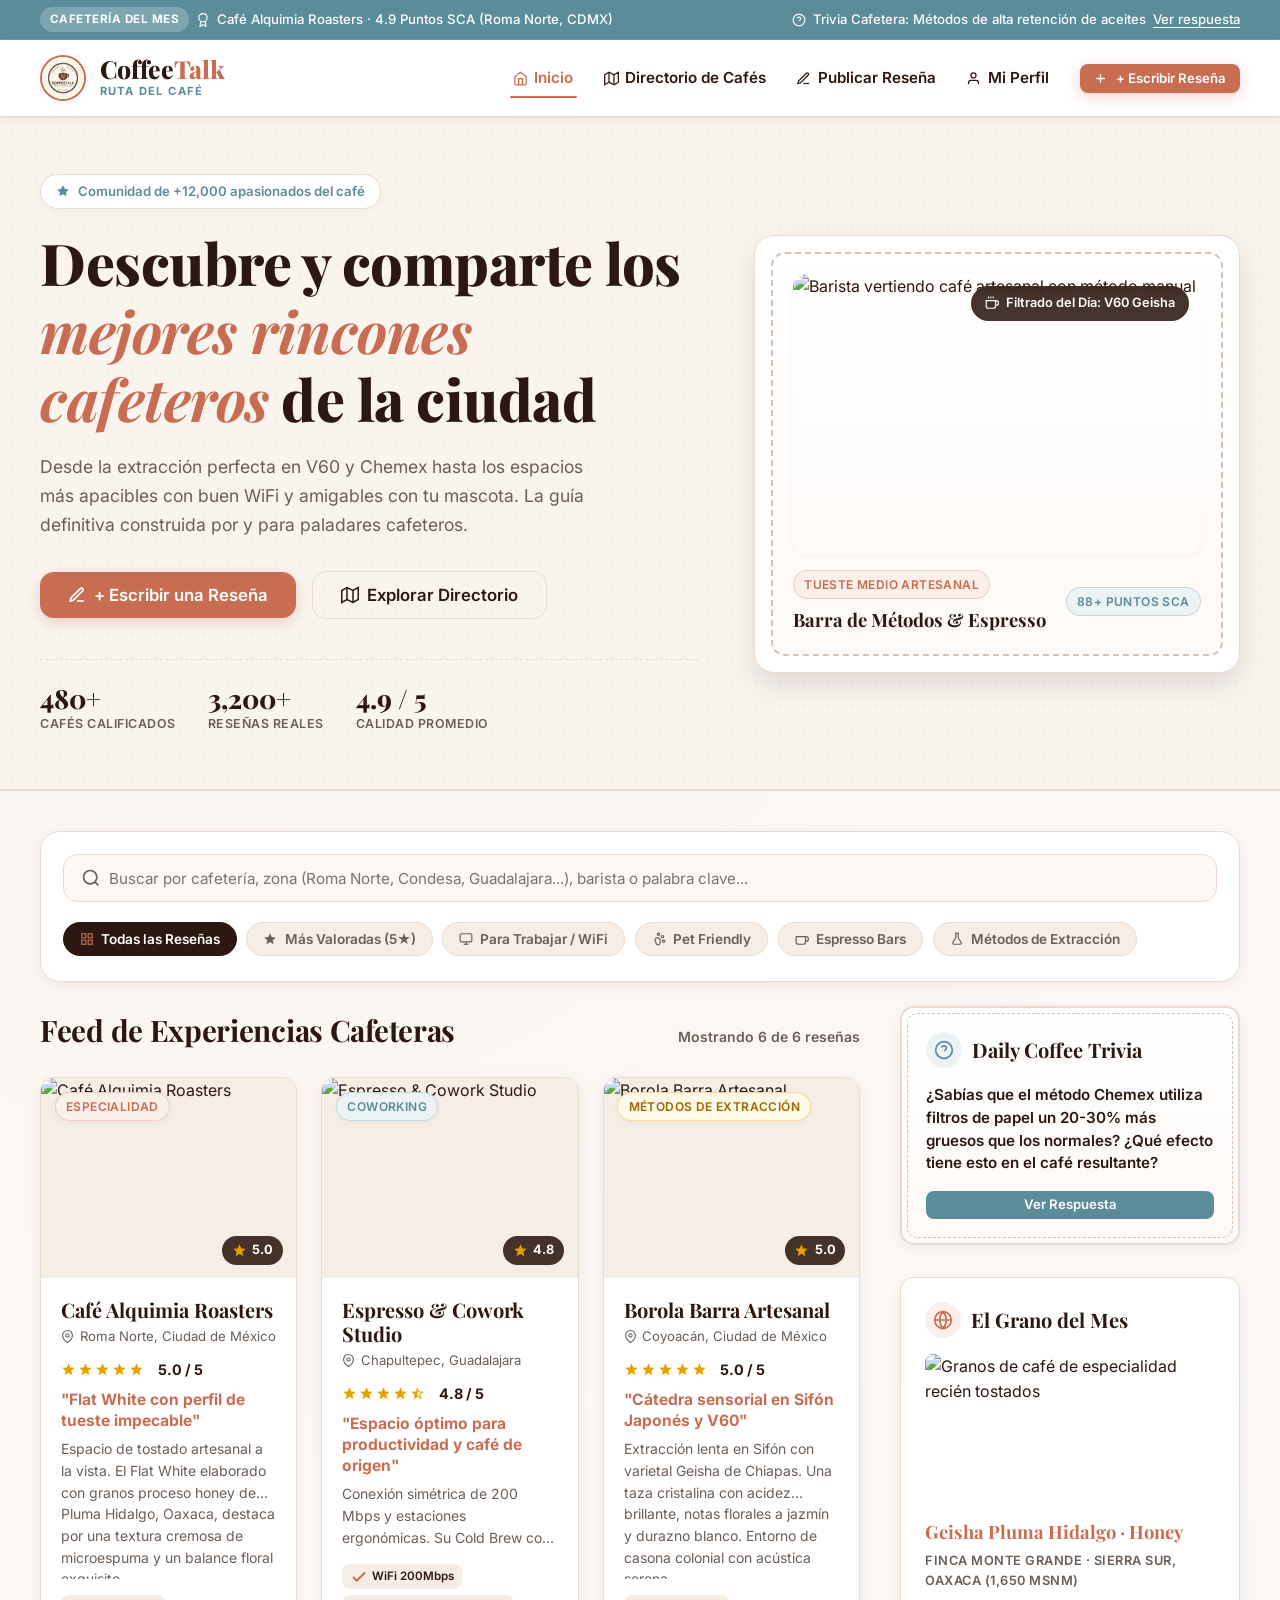
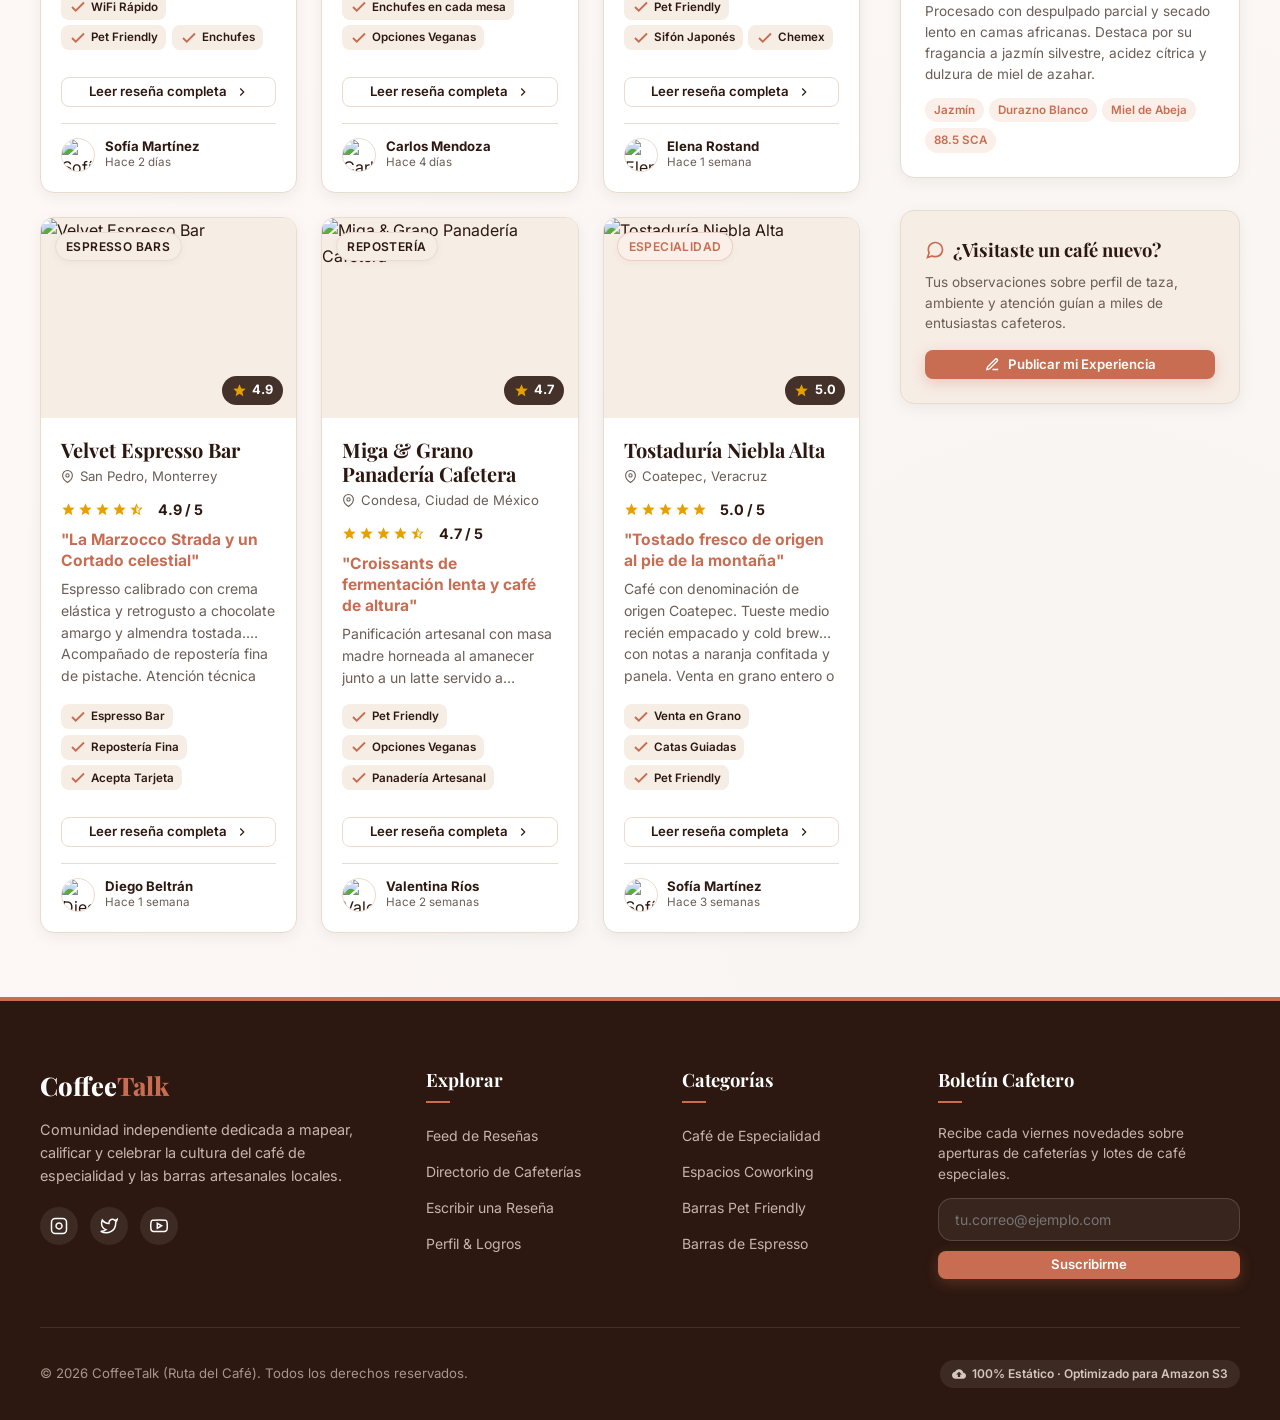
==== index.html @ b5af4ec2 "feat: plataforma web CoffeeTalk - Ruta del Café con reseñas y directorio interactivo" ====
<!DOCTYPE html>
<html lang="es">
<head>
  <meta charset="UTF-8">
  <meta name="viewport" content="width=device-width, initial-scale=1.0">
  <title>CoffeeTalk | Ruta del Café — Reseñas y Directorio de Cafeterías Locales</title>
  <meta name="description" content="Descubre y comparte las mejores reseñas de cafeterías de especialidad, barras de espresso y rincones con WiFi para trabajar. Únete a la comunidad cafetera local.">
  <link rel="stylesheet" href="styles.css">
  <link rel="icon" href="logo.jpg">
</head>
<body>

  <!-- Top Secondary Vintage Blue Bar (Inspirado en Caribou Coffee) -->
  <aside class="top-bar-vintage" aria-label="Avisos destacados">
    <div class="container top-bar-content">
      <div class="top-bar-item">
        <span class="top-bar-badge">Cafetería del Mes</span>
        <svg width="14" height="14" viewBox="0 0 24 24" fill="none" stroke="currentColor" stroke-width="2"><circle cx="12" cy="8" r="7"></circle><polyline points="8.21 13.89 7 23 12 20 17 23 15.79 13.88"></polyline></svg>
        <span>Café Alquimia Roasters · 4.9 Puntos SCA (Roma Norte, CDMX)</span>
      </div>
      <div class="top-bar-item">
        <svg width="14" height="14" viewBox="0 0 24 24" fill="none" stroke="currentColor" stroke-width="2"><circle cx="12" cy="12" r="10"></circle><path d="M9.09 9a3 3 0 0 1 5.83 1c0 2-3 3-3 3"></path><line x1="12" y1="17" x2="12.01" y2="17"></line></svg>
        <span>Trivia Cafetera: Métodos de alta retención de aceites</span>
        <a href="#trivia-sidebar" class="top-bar-link">Ver respuesta</a>
      </div>
    </div>
  </aside>

  <!-- Main Navigation Header -->
  <header class="main-header">
    <div class="container nav-container">
      
      <!-- Logo Oficial con Isotipo Generado -->
      <a href="index.html" class="brand-logo" aria-label="CoffeeTalk Inicio">
        <img src="logo.jpg" alt="CoffeeTalk Logo" class="brand-logo-img">
        <div class="logo-text-group">
          <span class="logo-title">Coffee<span>Talk</span></span>
          <span class="logo-subtitle">Ruta del Café</span>
        </div>
      </a>

      <!-- Desktop Navigation Menu -->
      <nav class="desktop-nav" aria-label="Navegación principal">
        <ul class="nav-links-list">
          <li>
            <a href="index.html" class="nav-item-link active">
              <svg width="15" height="15" viewBox="0 0 24 24" fill="none" stroke="currentColor" stroke-width="2"><path d="M3 9l9-7 9 7v11a2 2 0 0 1-2 2H5a2 2 0 0 1-2-2z"></path><polyline points="9 22 9 12 15 12 15 22"></polyline></svg>
              Inicio
            </a>
          </li>
          <li>
            <a href="cafeterias.html" class="nav-item-link">
              <svg width="15" height="15" viewBox="0 0 24 24" fill="none" stroke="currentColor" stroke-width="2"><polygon points="1 6 1 22 8 18 16 22 23 18 23 2 16 6 8 2 1 6"></polygon><line x1="8" y1="2" x2="8" y2="18"></line><line x1="16" y1="6" x2="16" y2="22"></line></svg>
              Directorio de Cafés
            </a>
          </li>
          <li>
            <a href="crear-resena.html" class="nav-item-link">
              <svg width="15" height="15" viewBox="0 0 24 24" fill="none" stroke="currentColor" stroke-width="2"><path d="M12 20h9"></path><path d="M16.5 3.5a2.121 2.121 0 0 1 3 3L7 19l-4 1 1-4L16.5 3.5z"></path></svg>
              Publicar Reseña
            </a>
          </li>
          <li>
            <a href="perfil.html" class="nav-item-link">
              <svg width="15" height="15" viewBox="0 0 24 24" fill="none" stroke="currentColor" stroke-width="2"><path d="M20 21v-2a4 4 0 0 0-4-4H8a4 4 0 0 0-4 4v2"></path><circle cx="12" cy="7" r="4"></circle></svg>
              Mi Perfil
            </a>
          </li>
        </ul>
        <div class="nav-action-btns">
          <a href="crear-resena.html" class="btn btn-primary btn-sm">
            <svg width="15" height="15" viewBox="0 0 24 24" fill="none" stroke="currentColor" stroke-width="2.2"><line x1="12" y1="5" x2="12" y2="19"></line><line x1="5" y1="12" x2="19" y2="12"></line></svg>
            + Escribir Reseña
          </a>
        </div>
      </nav>

      <!-- Hamburger Button (Mobile / Tablet) -->
      <button class="hamburger-btn" id="hamburger-btn" aria-label="Abrir menú de navegación">
        <span></span>
        <span></span>
        <span></span>
      </button>

    </div>
  </header>

  <!-- Mobile Drawer & Overlay -->
  <div class="mobile-nav-overlay" id="mobile-nav-overlay"></div>
  <aside class="mobile-nav-drawer" id="mobile-nav-drawer" aria-label="Menú móvil">
    <div style="display: flex; justify-content: space-between; align-items: center; margin-bottom: 2rem;">
      <div style="display: flex; align-items: center; gap: 0.65rem;">
        <img src="logo.jpg" alt="Logo" style="width: 38px; height: 38px; border-radius: 50%;">
        <span style="font-family: var(--font-editorial); font-size: 1.35rem; font-weight: 800; color: var(--primary-dark);">CoffeeTalk</span>
      </div>
      <button id="close-drawer-btn" style="font-size: 1.6rem; color: var(--text-muted);">&times;</button>
    </div>
    <ul class="mobile-nav-list">
      <li>
        <a href="index.html" class="mobile-nav-link active">
          <svg width="18" height="18" viewBox="0 0 24 24" fill="none" stroke="currentColor" stroke-width="2"><path d="M3 9l9-7 9 7v11a2 2 0 0 1-2 2H5a2 2 0 0 1-2-2z"></path><polyline points="9 22 9 12 15 12 15 22"></polyline></svg>
          Inicio
        </a>
      </li>
      <li>
        <a href="cafeterias.html" class="mobile-nav-link">
          <svg width="18" height="18" viewBox="0 0 24 24" fill="none" stroke="currentColor" stroke-width="2"><polygon points="1 6 1 22 8 18 16 22 23 18 23 2 16 6 8 2 1 6"></polygon><line x1="8" y1="2" x2="8" y2="18"></line><line x1="16" y1="6" x2="16" y2="22"></line></svg>
          Directorio de Cafés
        </a>
      </li>
      <li>
        <a href="crear-resena.html" class="mobile-nav-link">
          <svg width="18" height="18" viewBox="0 0 24 24" fill="none" stroke="currentColor" stroke-width="2"><path d="M12 20h9"></path><path d="M16.5 3.5a2.121 2.121 0 0 1 3 3L7 19l-4 1 1-4L16.5 3.5z"></path></svg>
          Publicar Reseña
        </a>
      </li>
      <li>
        <a href="perfil.html" class="mobile-nav-link">
          <svg width="18" height="18" viewBox="0 0 24 24" fill="none" stroke="currentColor" stroke-width="2"><path d="M20 21v-2a4 4 0 0 0-4-4H8a4 4 0 0 0-4 4v2"></path><circle cx="12" cy="7" r="4"></circle></svg>
          Mi Perfil Cafetero
        </a>
      </li>
    </ul>
    <div style="margin-top: auto;">
      <a href="crear-resena.html" class="btn btn-primary" style="width: 100%;">+ Escribir una Reseña</a>
    </div>
  </aside>

  <!-- Main Content Area -->
  <main id="main-content">
    
    <!-- Hero Section Editorial Profesional -->
    <section class="hero-editorial" aria-label="Bienvenida a CoffeeTalk">
      <div class="container hero-grid">
        <div class="hero-text-col">
          
          <div class="hero-pill-badge">
            <svg width="14" height="14" viewBox="0 0 24 24" fill="currentColor"><path d="M12 2l3.09 6.26L22 9.27l-5 4.87 1.18 6.88L12 17.77l-6.18 3.25L7 14.14 2 9.27l6.91-1.01L12 2z"/></svg>
            <span>Comunidad de +12,000 apasionados del café</span>
          </div>

          <h1 class="hero-title">
            Descubre y comparte los <em>mejores rincones cafeteros</em> de la ciudad
          </h1>

          <p class="hero-description">
            Desde la extracción perfecta en V60 y Chemex hasta los espacios más apacibles con buen WiFi y amigables con tu mascota. La guía definitiva construida por y para paladares cafeteros.
          </p>

          <div class="hero-cta-group">
            <a href="crear-resena.html" class="btn btn-primary btn-lg">
              <svg width="18" height="18" viewBox="0 0 24 24" fill="none" stroke="currentColor" stroke-width="2.2"><path d="M12 20h9"></path><path d="M16.5 3.5a2.121 2.121 0 0 1 3 3L7 19l-4 1 1-4L16.5 3.5z"></path></svg>
              + Escribir una Reseña
            </a>
            <a href="cafeterias.html" class="btn btn-outline btn-lg">
              <svg width="18" height="18" viewBox="0 0 24 24" fill="none" stroke="currentColor" stroke-width="2"><polygon points="1 6 1 22 8 18 16 22 23 18 23 2 16 6 8 2 1 6"></polygon><line x1="8" y1="2" x2="8" y2="18"></line><line x1="16" y1="6" x2="16" y2="22"></line></svg>
              Explorar Directorio
            </a>
          </div>

          <div class="hero-stats-bar">
            <div class="stat-item">
              <span class="stat-number">480+</span>
              <span class="stat-label">Cafés Calificados</span>
            </div>
            <div class="stat-item">
              <span class="stat-number">3,200+</span>
              <span class="stat-label">Reseñas Reales</span>
            </div>
            <div class="stat-item">
              <span class="stat-number">4.9 / 5</span>
              <span class="stat-label">Calidad Promedio</span>
            </div>
          </div>
        </div>

        <!-- Hero Visual Frame (Artisan Double-Border Caribou Craft Style) -->
        <div class="hero-artisan-card">
          <div class="hero-artisan-inner">
            <div class="hero-floating-tag">
              <svg width="14" height="14" viewBox="0 0 24 24" fill="none" stroke="currentColor" stroke-width="2"><path d="M18 8h1a4 4 0 0 1 0 8h-1"></path><path d="M2 8h16v9a4 4 0 0 1-4 4H6a4 4 0 0 1-4-4V8z"></path><line x1="6" y1="1" x2="6" y2="4"></line><line x1="10" y1="1" x2="10" y2="4"></line><line x1="14" y1="1" x2="14" y2="4"></line></svg>
              <span>Filtrado del Día: V60 Geisha</span>
            </div>
            <img src="https://images.unsplash.com/photo-1495474472287-4d71bcdd2085?auto=format&fit=crop&w=800&q=80" alt="Barista vertiendo café artesanal con método manual" class="hero-card-img">
            <div style="display: flex; justify-content: space-between; align-items: center;">
              <div>
                <span class="badge badge-terracotta">Tueste Medio Artesanal</span>
                <h3 style="font-family: var(--font-editorial); font-size: 1.15rem; color: var(--primary-dark); margin-top: 0.35rem;">Barra de Métodos & Espresso</h3>
              </div>
              <span class="badge badge-blue">88+ Puntos SCA</span>
            </div>
          </div>
        </div>
      </div>
    </section>

    <!-- Filters & Live Search Section -->
    <section class="filter-search-section">
      <div class="container">
        <div class="filter-controls-card">
          
          <!-- Text Search Field -->
          <div class="search-input-wrapper">
            <svg class="search-icon" width="20" height="20" viewBox="0 0 24 24" fill="none" stroke="currentColor" stroke-width="2">
              <circle cx="11" cy="11" r="8"></circle>
              <line x1="21" y1="21" x2="16.65" y2="16.65"></line>
            </svg>
            <input type="text" id="review-search-input" class="search-input-field" placeholder="Buscar por cafetería, zona (Roma Norte, Condesa, Guadalajara...), barista o palabra clave..." aria-label="Buscar reseñas">
          </div>

          <!-- Dynamic Category Filter Chips -->
          <div class="filter-chips-row" role="tablist" aria-label="Filtros de categoría">
            <button class="filter-chip-btn active" data-filter="Todas" role="tab">
              <svg width="14" height="14" viewBox="0 0 24 24" fill="none" stroke="currentColor" stroke-width="2"><rect x="3" y="3" width="7" height="7"></rect><rect x="14" y="3" width="7" height="7"></rect><rect x="14" y="14" width="7" height="7"></rect><rect x="3" y="14" width="7" height="7"></rect></svg>
              Todas las Reseñas
            </button>
            <button class="filter-chip-btn" data-filter="Más Valoradas (5 Estrellas)" role="tab">
              <svg width="14" height="14" viewBox="0 0 24 24" fill="currentColor"><path d="M12 17.27L18.18 21l-1.64-7.03L22 9.24l-7.19-.61L12 2 9.19 8.63 2 9.24l5.46 4.73L5.82 21z"/></svg>
              Más Valoradas (5★)
            </button>
            <button class="filter-chip-btn" data-filter="Para Trabajar / WiFi" role="tab">
              <svg width="14" height="14" viewBox="0 0 24 24" fill="none" stroke="currentColor" stroke-width="2"><rect x="2" y="3" width="20" height="14" rx="2" ry="2"></rect><line x1="8" y1="21" x2="16" y2="21"></line><line x1="12" y1="17" x2="12" y2="21"></line></svg>
              Para Trabajar / WiFi
            </button>
            <button class="filter-chip-btn" data-filter="Pet Friendly" role="tab">
              <svg width="14" height="14" viewBox="0 0 24 24" fill="none" stroke="currentColor" stroke-width="2"><circle cx="11" cy="4" r="2"></circle><circle cx="18" cy="8" r="2"></circle><circle cx="20" cy="16" r="2"></circle><path d="M9 10a5 5 0 0 1 5 5v3.5a3.5 3.5 0 0 1-6.84 1.045Q6.5 17.7 5.5 15c-1-2.7 1-5 3.5-5"></path></svg>
              Pet Friendly
            </button>
            <button class="filter-chip-btn" data-filter="Espresso Bars" role="tab">
              <svg width="14" height="14" viewBox="0 0 24 24" fill="none" stroke="currentColor" stroke-width="2"><path d="M18 8h1a4 4 0 0 1 0 8h-1"></path><path d="M2 8h16v9a4 4 0 0 1-4 4H6a4 4 0 0 1-4-4V8z"></path></svg>
              Espresso Bars
            </button>
            <button class="filter-chip-btn" data-filter="Métodos de Extracción" role="tab">
              <svg width="14" height="14" viewBox="0 0 24 24" fill="none" stroke="currentColor" stroke-width="2"><path d="M10 2v7.31L4.62 18.5A2 2 0 0 0 6.36 21h11.28a2 2 0 0 0 1.74-2.5L14 9.31V2"></path><line x1="8.5" y1="2" x2="15.5" y2="2"></line></svg>
              Métodos de Extracción
            </button>
          </div>

        </div>
      </div>
    </section>

    <!-- Feed & Sidebar Main Layout -->
    <section class="container main-feed-layout">
      <!-- Main Column: Feed de Reseñas -->
      <div class="feed-main-column">
        <div class="feed-header-meta">
          <h2 class="section-editorial-title">Feed de Experiencias Cafeteras</h2>
          <span class="feed-count-tag" id="reviews-count-display">Cargando reseñas...</span>
        </div>

        <!-- Responsive Grid for Reviews (Mobile: 1-col, Desktop: 3-col inside layout) -->
        <div class="reviews-grid" id="reviews-feed-container">
          <!-- Dynamically populated via app.js -->
        </div>
      </div>

      <!-- Right Column: Sidebar Destacado (Inspirado en Caribou Coffee) -->
      <aside class="sidebar-craft" aria-label="Widgets complementarios">
        
        <!-- Daily Coffee Trivia Widget -->
        <div class="sidebar-widget-card vintage-frame" id="trivia-sidebar">
          <div class="widget-header">
            <div class="widget-icon-pill">
              <svg width="20" height="20" viewBox="0 0 24 24" fill="none" stroke="currentColor" stroke-width="2"><circle cx="12" cy="12" r="10"></circle><path d="M9.09 9a3 3 0 0 1 5.83 1c0 2-3 3-3 3"></path><line x1="12" y1="17" x2="12.01" y2="17"></line></svg>
            </div>
            <h3 class="widget-title">Daily Coffee Trivia</h3>
          </div>
          <p class="trivia-question">
            ¿Sabías que el método Chemex utiliza filtros de papel un 20-30% más gruesos que los normales? ¿Qué efecto tiene esto en el café resultante?
          </p>
          <button class="btn btn-secondary btn-sm" id="trivia-toggle-btn" style="width: 100%;">Ver Respuesta</button>
          <div class="trivia-answer-container" id="trivia-answer-box">
            <strong>Respuesta Barista:</strong> Retiene la gran mayoría de aceites suspendidos y micro-sedimentos, entregando una de las tazas más limpias, aromáticas y cristalinas del espectro de infusión.
          </div>
        </div>

        <!-- El Grano del Mes Banner -->
        <div class="sidebar-widget-card">
          <div class="widget-header">
            <div class="widget-icon-pill" style="background-color: var(--accent-light); color: var(--primary-accent);">
              <svg width="20" height="20" viewBox="0 0 24 24" fill="none" stroke="currentColor" stroke-width="2"><circle cx="12" cy="12" r="10"></circle><line x1="2" y1="12" x2="22" y2="12"></line><path d="M12 2a15.3 15.3 0 0 1 4 10 15.3 15.3 0 0 1-4 10 15.3 15.3 0 0 1-4-10 15.3 15.3 0 0 1 4-10z"></path></svg>
            </div>
            <h3 class="widget-title">El Grano del Mes</h3>
          </div>
          <img src="https://images.unsplash.com/photo-1514432324607-a09d9b4aefdd?auto=format&fit=crop&w=400&q=80" alt="Granos de café de especialidad recién tostados" class="grain-image">
          <h4 class="grain-title">Geisha Pluma Hidalgo · Honey</h4>
          <p class="grain-origin">Finca Monte Grande · Sierra Sur, Oaxaca (1,650 msnm)</p>
          <p style="font-size: 0.85rem; color: var(--text-muted); line-height: 1.55;">
            Procesado con despulpado parcial y secado lento en camas africanas. Destaca por su fragancia a jazmín silvestre, acidez cítrica y dulzura de miel de azahar.
          </p>
          <div class="grain-notes">
            <span class="note-chip">Jazmín</span>
            <span class="note-chip">Durazno Blanco</span>
            <span class="note-chip">Miel de Abeja</span>
            <span class="note-chip">88.5 SCA</span>
          </div>
        </div>

        <!-- Community CTA Card -->
        <div class="sidebar-widget-card" style="background-color: var(--sand-tone);">
          <div style="display: flex; align-items: center; gap: 0.5rem; margin-bottom: 0.5rem;">
            <svg width="20" height="20" viewBox="0 0 24 24" fill="none" stroke="currentColor" stroke-width="2" style="color: var(--primary-accent);"><path d="M21 11.5a8.38 8.38 0 0 1-.9 3.8 8.5 8.5 0 0 1-7.6 4.7 8.38 8.38 0 0 1-3.8-.9L3 21l1.9-5.7a8.38 8.38 0 0 1-.9-3.8 8.5 8.5 0 0 1 4.7-7.6 8.38 8.38 0 0 1 3.8-.9h.5a8.48 8.48 0 0 1 8 8v.5z"></path></svg>
            <h4 style="font-family: var(--font-editorial); font-size: 1.15rem; color: var(--primary-dark);">¿Visitaste un café nuevo?</h4>
          </div>
          <p style="font-size: 0.85rem; color: var(--text-muted); margin-bottom: 1rem; line-height: 1.5;">
            Tus observaciones sobre perfil de taza, ambiente y atención guían a miles de entusiastas cafeteros.
          </p>
          <a href="crear-resena.html" class="btn btn-primary btn-sm" style="width: 100%;">
            <svg width="15" height="15" viewBox="0 0 24 24" fill="none" stroke="currentColor" stroke-width="2.2"><path d="M12 20h9"></path><path d="M16.5 3.5a2.121 2.121 0 0 1 3 3L7 19l-4 1 1-4L16.5 3.5z"></path></svg>
            Publicar mi Experiencia
          </a>
        </div>
      </aside>
    </section>

  </main>

  <!-- Global Footer -->
  <footer class="main-footer">
    <div class="container">
      <div class="footer-grid">
        <div>
          <h3 class="footer-brand-title">Coffee<span>Talk</span></h3>
          <p class="footer-brand-text">
            Comunidad independiente dedicada a mapear, calificar y celebrar la cultura del café de especialidad y las barras artesanales locales.
          </p>
          <div class="footer-social-links">
            <a href="#" class="social-icon-btn" aria-label="Instagram">
              <svg width="18" height="18" viewBox="0 0 24 24" fill="none" stroke="currentColor" stroke-width="2"><rect x="2" y="2" width="20" height="20" rx="5" ry="5"></rect><path d="M16 11.37A4 4 0 1 1 12.63 8 4 4 0 0 1 16 11.37z"></path><line x1="17.5" y1="6.5" x2="17.51" y2="6.5"></line></svg>
            </a>
            <a href="#" class="social-icon-btn" aria-label="Twitter / X">
              <svg width="18" height="18" viewBox="0 0 24 24" fill="none" stroke="currentColor" stroke-width="2"><path d="M23 3a10.9 10.9 0 0 1-3.14 1.53 4.48 4.48 0 0 0-7.86 3v1A10.66 10.66 0 0 1 3 4s-4 9 5 13a11.64 11.64 0 0 1-7 2c9 5 20 0 20-11.5a4.5 4.5 0 0 0-.08-.83A7.72 7.72 0 0 0 23 3z"></path></svg>
            </a>
            <a href="#" class="social-icon-btn" aria-label="YouTube">
              <svg width="18" height="18" viewBox="0 0 24 24" fill="none" stroke="currentColor" stroke-width="2"><path d="M22.54 6.42a2.78 2.78 0 0 0-1.94-2C18.88 4 12 4 12 4s-6.88 0-8.6.46a2.78 2.78 0 0 0-1.94 2A29 29 0 0 0 1 11.75a29 29 0 0 0 .46 5.33A2.78 2.78 0 0 0 3.4 19c1.72.46 8.6.46 8.6.46s6.88 0 8.6-.46a2.78 2.78 0 0 0 1.94-2 29 29 0 0 0 .46-5.25 29 29 0 0 0-.46-5.33z"></path><polygon points="9.75 15.02 15.5 11.75 9.75 8.48 9.75 15.02"></polygon></svg>
            </a>
          </div>
        </div>

        <div>
          <h4 class="footer-col-title">Explorar</h4>
          <ul class="footer-nav-list">
            <li><a href="index.html" class="footer-nav-link">Feed de Reseñas</a></li>
            <li><a href="cafeterias.html" class="footer-nav-link">Directorio de Cafeterías</a></li>
            <li><a href="crear-resena.html" class="footer-nav-link">Escribir una Reseña</a></li>
            <li><a href="perfil.html" class="footer-nav-link">Perfil & Logros</a></li>
          </ul>
        </div>

        <div>
          <h4 class="footer-col-title">Categorías</h4>
          <ul class="footer-nav-list">
            <li><a href="cafeterias.html" class="footer-nav-link">Café de Especialidad</a></li>
            <li><a href="cafeterias.html" class="footer-nav-link">Espacios Coworking</a></li>
            <li><a href="cafeterias.html" class="footer-nav-link">Barras Pet Friendly</a></li>
            <li><a href="cafeterias.html" class="footer-nav-link">Barras de Espresso</a></li>
          </ul>
        </div>

        <div>
          <h4 class="footer-col-title">Boletín Cafetero</h4>
          <p style="font-size: 0.85rem; color: #C7B5AA; margin-bottom: 0.85rem; line-height: 1.5;">
            Recibe cada viernes novedades sobre aperturas de cafeterías y lotes de café especiales.
          </p>
          <form class="newsletter-form" onsubmit="event.preventDefault(); showToast('Suscripción confirmada al Boletín Cafetero'); this.reset();">
            <input type="email" placeholder="tu.correo@ejemplo.com" class="newsletter-input" required aria-label="Correo electrónico">
            <button type="submit" class="btn btn-primary btn-sm" style="width: 100%;">Suscribirme</button>
          </form>
        </div>
      </div>

      <div class="footer-bottom-bar">
        <span>&copy; 2026 CoffeeTalk (Ruta del Café). Todos los derechos reservados.</span>
        <div class="s3-static-badge">
          <svg width="14" height="14" viewBox="0 0 24 24" fill="currentColor"><path d="M19.35 10.04C18.67 6.59 15.64 4 12 4 9.11 4 6.6 5.64 5.35 8.04 2.34 8.36 0 10.91 0 14c0 3.31 2.69 6 6 6h13c2.76 0 5-2.24 5-5 0-2.64-2.05-4.78-4.65-4.96zM14 13v4h-4v-4H7l5-5 5 5h-3z"/></svg>
          100% Estático · Optimizado para Amazon S3
        </div>
      </div>
    </div>
  </footer>

  <script src="app.js"></script>
</body>
</html>
---- styles.css ----
/* ==========================================================================
   COFFEETALK (RUTA DEL CAFÉ) - DESIGN SYSTEM & GLOBAL STYLES
   Aesthetic: Fusion of Caribou Coffee artisan/retro warmth & Modern Baristas block architecture
   ========================================================================== */

@import url('https://fonts.googleapis.com/css2?family=Inter:wght@300;400;500;600;700&family=Playfair+Display:ital,wght@0,500;0,600;0,700;0,800;1,400;1,600;1,700&display=swap');

/* --- View Transitions API (Supported natively in modern browsers) --- */
@view-transition {
  navigation: auto;
}

/* --- CSS Variables --- */
:root {
  /* Required Core Palette */
  --primary-dark: #2C1810;          /* Deep Espresso for main text, headers, footer */
  --primary-accent: #C86D51;        /* Terracotta / Roast for primary buttons & highlights */
  --secondary-blue: #5B8C9A;        /* Vintage Washed Blue (Caribou style) for badges & banners */
  --bg-light: #FDF8F5;              /* Soft Cream background */
  --bg-card: #FFFFFF;               /* Pure White card containers */
  --gold-star: #E6A100;             /* Warm Gold for star ratings */
  --text-muted: #6B5E57;            /* Coffee Gray for secondary text & metadata */

  /* Supplementary Artisan Shades */
  --primary-accent-hover: #AF573C;  /* Deeper roast hover */
  --secondary-blue-hover: #48727E;  /* Deeper vintage blue */
  --secondary-blue-light: #EBF3F5;  /* Soft wash blue for pills */
  --accent-light: #FBEFEA;          /* Warm terracotta wash */
  --border-craft: #EADBCF;          /* Subtle warm craft border */
  --border-double: #D8C3B3;         /* Double border inner tone */
  --sand-tone: #F6EDE5;             /* Warmer section background */
  --dark-surface: #1E100A;          /* Very deep roasted coffee surface */

  /* Typography */
  --font-editorial: 'Playfair Display', Georgia, serif;
  --font-sans: 'Inter', -apple-system, BlinkMacSystemFont, 'Segoe UI', Roboto, sans-serif;

  /* Shadows & Elevation */
  --shadow-sm: 0 2px 8px rgba(44, 24, 16, 0.04);
  --shadow-card: 0 4px 15px rgba(0, 0, 0, 0.06);
  --shadow-hover: 0 12px 28px rgba(44, 24, 16, 0.12);
  --shadow-drawer: -6px 0 25px rgba(44, 24, 16, 0.18);

  /* Borders & Radius (Warm, rounded, comfortable) */
  --radius-sm: 8px;
  --radius-md: 14px;
  --radius-lg: 20px;
  --radius-xl: 28px;
  --radius-full: 9999px;

  /* Transitions */
  --trans-fast: 0.18s cubic-bezier(0.16, 1, 0.3, 1);
  --trans-smooth: 0.3s cubic-bezier(0.2, 0.8, 0.2, 1);
}

/* --- Global Reset --- */
*, *::before, *::after {
  box-sizing: border-box;
  margin: 0;
  padding: 0;
}

html {
  font-size: 16px;
  scroll-behavior: smooth;
  -webkit-font-smoothing: antialiased;
}

body {
  font-family: var(--font-sans);
  background-color: var(--bg-light);
  color: var(--primary-dark);
  line-height: 1.6;
  min-height: 100vh;
  display: flex;
  flex-direction: column;
  position: relative;
  background-image: 
    radial-gradient(circle at 15% 15%, rgba(200, 109, 81, 0.025) 0%, transparent 40%),
    radial-gradient(circle at 85% 80%, rgba(91, 140, 154, 0.035) 0%, transparent 45%);
}

img {
  max-width: 100%;
  height: auto;
  display: block;
}

a {
  color: inherit;
  text-decoration: none;
  transition: color var(--trans-fast), background-color var(--trans-fast);
}

button, input, select, textarea {
  font-family: inherit;
  font-size: inherit;
  color: inherit;
}

button {
  cursor: pointer;
  border: none;
  background: none;
}

/* Container */
.container {
  width: 100%;
  max-width: 1240px;
  margin-left: auto;
  margin-right: auto;
  padding-left: 1.25rem;
  padding-right: 1.25rem;
}

@media (min-width: 1400px) {
  .container {
    max-width: 1320px;
  }
}

/* ==========================================================================
   HEADER & NAVIGATION
   ========================================================================== */

/* Top Secondary Vintage Blue Bar */
.top-bar-vintage {
  background-color: var(--secondary-blue);
  color: #FFFFFF;
  font-size: 0.825rem;
  padding: 0.45rem 0;
  border-bottom: 1px solid rgba(255, 255, 255, 0.15);
}

.top-bar-content {
  display: flex;
  justify-content: space-between;
  align-items: center;
  flex-wrap: wrap;
  gap: 0.5rem;
}

.top-bar-item {
  display: inline-flex;
  align-items: center;
  gap: 0.45rem;
  font-weight: 500;
}

.top-bar-badge {
  background-color: rgba(255, 255, 255, 0.22);
  padding: 0.2rem 0.6rem;
  border-radius: var(--radius-full);
  font-size: 0.725rem;
  text-transform: uppercase;
  letter-spacing: 0.5px;
  font-weight: 700;
}

.top-bar-link {
  color: #FFFFFF;
  text-decoration: underline;
  text-underline-offset: 3px;
  transition: opacity var(--trans-fast);
}

.top-bar-link:hover {
  opacity: 0.85;
}

/* Main Header */
.main-header {
  background-color: #FFFFFF;
  border-bottom: 2px solid var(--border-craft);
  position: sticky;
  top: 0;
  z-index: 100;
  box-shadow: 0 2px 12px rgba(44, 24, 16, 0.05);
}

.nav-container {
  display: flex;
  align-items: center;
  justify-content: space-between;
  height: 76px;
}

/* Brand Logo with AI-Generated Emblem */
.brand-logo {
  display: flex;
  align-items: center;
  gap: 0.85rem;
  text-decoration: none;
}

.brand-logo-img {
  width: 46px;
  height: 46px;
  border-radius: var(--radius-full);
  object-fit: cover;
  border: 2px solid var(--primary-accent);
  box-shadow: var(--shadow-sm);
  transition: transform var(--trans-smooth);
}

.brand-logo:hover .brand-logo-img {
  transform: rotate(-6deg) scale(1.06);
}

.logo-text-group {
  display: flex;
  flex-direction: column;
}

.logo-title {
  font-family: var(--font-editorial);
  font-size: 1.55rem;
  font-weight: 800;
  color: var(--primary-dark);
  line-height: 1.1;
  letter-spacing: -0.3px;
}

.logo-title span {
  color: var(--primary-accent);
}

.logo-subtitle {
  font-size: 0.7rem;
  font-weight: 700;
  text-transform: uppercase;
  letter-spacing: 1.4px;
  color: var(--secondary-blue);
  margin-top: 1px;
}

/* Desktop Navigation Menu */
.desktop-nav {
  display: none;
  align-items: center;
  gap: 1.75rem;
}

.nav-links-list {
  display: flex;
  align-items: center;
  list-style: none;
  gap: 1.5rem;
}

.nav-item-link {
  font-size: 0.95rem;
  font-weight: 600;
  color: var(--primary-dark);
  padding: 0.5rem 0.2rem;
  position: relative;
  transition: color var(--trans-fast);
  display: inline-flex;
  align-items: center;
  gap: 0.4rem;
}

.nav-item-link::after {
  content: '';
  position: absolute;
  bottom: 0;
  left: 0;
  width: 0%;
  height: 2.5px;
  background-color: var(--primary-accent);
  transition: width var(--trans-smooth);
  border-radius: 2px;
}

.nav-item-link:hover,
.nav-item-link.active {
  color: var(--primary-accent);
}

.nav-item-link.active::after,
.nav-item-link:hover::after {
  width: 100%;
}

.nav-action-btns {
  display: flex;
  align-items: center;
  gap: 0.75rem;
}

/* Mobile Hamburger Button */
.hamburger-btn {
  display: flex;
  flex-direction: column;
  justify-content: center;
  align-items: center;
  gap: 5px;
  width: 42px;
  height: 42px;
  border-radius: var(--radius-sm);
  background-color: var(--sand-tone);
  border: 1px solid var(--border-craft);
  transition: background-color var(--trans-fast);
}

.hamburger-btn span {
  display: block;
  height: 2.5px;
  width: 22px;
  background-color: var(--primary-dark);
  border-radius: 2px;
  transition: transform var(--trans-smooth), opacity var(--trans-smooth);
}

.hamburger-btn.is-active span:nth-child(1) {
  transform: translateY(7.5px) rotate(45deg);
}

.hamburger-btn.is-active span:nth-child(2) {
  opacity: 0;
}

.hamburger-btn.is-active span:nth-child(3) {
  transform: translateY(-7.5px) rotate(-45deg);
}

/* Mobile Drawer */
.mobile-nav-drawer {
  position: fixed;
  top: 0;
  right: -100%;
  width: 82%;
  max-width: 340px;
  height: 100vh;
  background-color: #FFFFFF;
  box-shadow: var(--shadow-drawer);
  z-index: 101;
  display: flex;
  flex-direction: column;
  padding: 3rem 1.75rem 2rem 1.75rem;
  transition: right var(--trans-smooth);
  overflow-y: auto;
  border-left: 2px solid var(--border-craft);
}

.mobile-nav-drawer.open {
  right: 0;
}

.mobile-nav-overlay {
  position: fixed;
  top: 0;
  left: 0;
  width: 100vw;
  height: 100vh;
  background-color: rgba(44, 24, 16, 0.5);
  backdrop-filter: blur(4px);
  z-index: 100;
  opacity: 0;
  pointer-events: none;
  transition: opacity var(--trans-smooth);
}

.mobile-nav-overlay.visible {
  opacity: 1;
  pointer-events: auto;
}

.mobile-nav-list {
  list-style: none;
  display: flex;
  flex-direction: column;
  gap: 0.85rem;
  margin-top: 1.5rem;
  margin-bottom: 2rem;
}

.mobile-nav-link {
  display: flex;
  align-items: center;
  gap: 0.85rem;
  font-size: 1.05rem;
  font-weight: 700;
  color: var(--primary-dark);
  padding: 0.75rem 0.85rem;
  border-radius: var(--radius-sm);
  transition: background var(--trans-fast), color var(--trans-fast);
}

.mobile-nav-link.active,
.mobile-nav-link:hover {
  color: var(--primary-accent);
  background-color: var(--accent-light);
}

@media (min-width: 900px) {
  .desktop-nav {
    display: flex;
  }
  .hamburger-btn {
    display: none;
  }
}

/* ==========================================================================
   BUTTONS & BADGES
   ========================================================================== */
.btn {
  display: inline-flex;
  align-items: center;
  justify-content: center;
  gap: 0.5rem;
  font-weight: 600;
  font-size: 0.925rem;
  padding: 0.7rem 1.35rem;
  border-radius: var(--radius-md);
  transition: transform var(--trans-fast), box-shadow var(--trans-fast), background-color var(--trans-fast), color var(--trans-fast);
  white-space: nowrap;
  line-height: 1;
}

.btn:active {
  transform: scale(0.98);
}

.btn-primary {
  background-color: var(--primary-accent);
  color: #FFFFFF;
  box-shadow: 0 4px 14px rgba(200, 109, 81, 0.28);
}

.btn-primary:hover {
  background-color: var(--primary-accent-hover);
  transform: translateY(-2px);
  box-shadow: 0 6px 18px rgba(200, 109, 81, 0.38);
}

.btn-secondary {
  background-color: var(--secondary-blue);
  color: #FFFFFF;
}

.btn-secondary:hover {
  background-color: var(--secondary-blue-hover);
  transform: translateY(-2px);
}

.btn-outline {
  background-color: transparent;
  color: var(--primary-dark);
  border: 1.5px solid var(--border-craft);
}

.btn-outline:hover {
  border-color: var(--primary-dark);
  background-color: var(--sand-tone);
}

.btn-sm {
  padding: 0.45rem 0.85rem;
  font-size: 0.825rem;
  border-radius: var(--radius-sm);
}

.btn-lg {
  padding: 0.9rem 1.75rem;
  font-size: 1.05rem;
  border-radius: var(--radius-md);
}

/* Badges */
.badge {
  display: inline-flex;
  align-items: center;
  gap: 0.35rem;
  padding: 0.25rem 0.65rem;
  font-size: 0.75rem;
  font-weight: 600;
  border-radius: var(--radius-full);
  text-transform: uppercase;
  letter-spacing: 0.4px;
}

.badge-blue {
  background-color: var(--secondary-blue-light);
  color: var(--secondary-blue);
  border: 1px solid rgba(91, 140, 154, 0.25);
}

.badge-terracotta {
  background-color: var(--accent-light);
  color: var(--primary-accent);
  border: 1px solid rgba(200, 109, 81, 0.25);
}

.badge-gold {
  background-color: #FEF8E7;
  color: #9C6800;
  border: 1px solid rgba(230, 161, 0, 0.35);
}

.badge-craft {
  background-color: var(--sand-tone);
  color: var(--primary-dark);
  border: 1px solid var(--border-craft);
}

/* Star Rating Element */
.stars-group {
  display: inline-flex;
  align-items: center;
  gap: 2px;
  color: var(--gold-star);
}

.stars-score {
  font-size: 0.9rem;
  font-weight: 700;
  color: var(--primary-dark);
  margin-left: 0.35rem;
}

/* ==========================================================================
   HERO SECTION (Editorial Style with Rich Contrast & Visual Warmth)
   ========================================================================== */
.hero-editorial {
  position: relative;
  background-color: #FAF4EF;
  border-bottom: 2px solid var(--border-craft);
  padding: 3.5rem 0;
  overflow: hidden;
}

.hero-editorial::before {
  content: '';
  position: absolute;
  top: 0;
  left: 0;
  right: 0;
  bottom: 0;
  background-image: radial-gradient(rgba(44, 24, 16, 0.05) 1px, transparent 1px);
  background-size: 24px 24px;
  pointer-events: none;
}

.hero-grid {
  display: grid;
  grid-template-columns: 1fr;
  gap: 2.5rem;
  align-items: center;
  position: relative;
  z-index: 1;
}

@media (min-width: 992px) {
  .hero-grid {
    grid-template-columns: 1.15fr 0.85fr;
    gap: 3.5rem;
  }
}

.hero-pill-badge {
  display: inline-flex;
  align-items: center;
  gap: 0.5rem;
  background-color: #FFFFFF;
  border: 1px solid var(--border-craft);
  padding: 0.35rem 0.95rem;
  border-radius: var(--radius-full);
  font-size: 0.825rem;
  font-weight: 600;
  color: var(--secondary-blue);
  box-shadow: var(--shadow-sm);
  margin-bottom: 1.25rem;
}

.hero-title {
  font-family: var(--font-editorial);
  font-size: 2.35rem;
  font-weight: 800;
  line-height: 1.18;
  color: var(--primary-dark);
  margin-bottom: 1.2rem;
  letter-spacing: -0.5px;
}

.hero-title em {
  font-style: italic;
  color: var(--primary-accent);
  font-weight: 700;
}

@media (min-width: 768px) {
  .hero-title {
    font-size: 3.1rem;
  }
}

@media (min-width: 1200px) {
  .hero-title {
    font-size: 3.6rem;
  }
}

.hero-description {
  font-size: 1.1rem;
  color: var(--text-muted);
  line-height: 1.65;
  margin-bottom: 2rem;
  max-width: 580px;
}

.hero-cta-group {
  display: flex;
  flex-wrap: wrap;
  gap: 1rem;
  align-items: center;
}

.hero-stats-bar {
  display: flex;
  gap: 2rem;
  margin-top: 2.5rem;
  padding-top: 1.5rem;
  border-top: 1px dashed var(--border-craft);
}

.stat-item {
  display: flex;
  flex-direction: column;
}

.stat-number {
  font-family: var(--font-editorial);
  font-size: 1.65rem;
  font-weight: 800;
  color: var(--primary-dark);
  line-height: 1.1;
}

.stat-label {
  font-size: 0.775rem;
  font-weight: 600;
  color: var(--text-muted);
  text-transform: uppercase;
  letter-spacing: 0.5px;
}

/* Hero Visual Card (Artisan Double-Border frame) */
.hero-artisan-card {
  position: relative;
  background-color: #FFFFFF;
  padding: 1rem;
  border-radius: var(--radius-lg);
  border: 1px solid var(--border-craft);
  box-shadow: var(--shadow-hover);
}

.hero-artisan-inner {
  border: 2px dashed var(--border-double);
  border-radius: calc(var(--radius-lg) - 6px);
  padding: 1.25rem;
  background: linear-gradient(180deg, #FFFFFF 0%, #FDF9F6 100%);
  position: relative;
}

.hero-card-img {
  width: 100%;
  height: 280px;
  object-fit: cover;
  border-radius: var(--radius-md);
  margin-bottom: 1rem;
  box-shadow: var(--shadow-sm);
}

.hero-floating-tag {
  position: absolute;
  top: 2rem;
  right: 2rem;
  background-color: rgba(44, 24, 16, 0.88);
  backdrop-filter: blur(4px);
  color: #FFFFFF;
  padding: 0.45rem 0.9rem;
  border-radius: var(--radius-full);
  font-size: 0.8rem;
  font-weight: 600;
  display: flex;
  align-items: center;
  gap: 0.4rem;
}

/* ==========================================================================
   FILTER & INTERACTIVE SEARCH BAR
   ========================================================================== */
.filter-search-section {
  padding: 2.5rem 0 1.5rem 0;
}

.filter-controls-card {
  background-color: #FFFFFF;
  border: 1px solid var(--border-craft);
  border-radius: var(--radius-lg);
  padding: 1.35rem;
  box-shadow: var(--shadow-card);
  display: flex;
  flex-direction: column;
  gap: 1.25rem;
}

.search-input-wrapper {
  position: relative;
  display: flex;
  align-items: center;
}

.search-icon {
  position: absolute;
  left: 1.15rem;
  color: var(--text-muted);
  pointer-events: none;
}

.search-input-field {
  width: 100%;
  padding: 0.85rem 1.15rem 0.85rem 2.85rem;
  border: 1.5px solid var(--border-craft);
  border-radius: var(--radius-md);
  font-size: 0.95rem;
  background-color: var(--bg-light);
  color: var(--primary-dark);
  transition: border-color var(--trans-fast), background-color var(--trans-fast), box-shadow var(--trans-fast);
}

.search-input-field:focus {
  outline: none;
  border-color: var(--primary-accent);
  background-color: #FFFFFF;
  box-shadow: 0 0 0 3px rgba(200, 109, 81, 0.15);
}

.filter-chips-row {
  display: flex;
  align-items: center;
  gap: 0.6rem;
  flex-wrap: wrap;
  overflow-x: auto;
  padding-bottom: 0.2rem;
}

.filter-chip-btn {
  display: inline-flex;
  align-items: center;
  gap: 0.45rem;
  padding: 0.5rem 1rem;
  border-radius: var(--radius-full);
  font-size: 0.85rem;
  font-weight: 600;
  color: var(--text-muted);
  background-color: var(--sand-tone);
  border: 1px solid var(--border-craft);
  transition: all var(--trans-fast);
  white-space: nowrap;
}

.filter-chip-btn:hover {
  background-color: #FFFFFF;
  color: var(--primary-dark);
  border-color: var(--primary-dark);
}

.filter-chip-btn.active {
  background-color: var(--primary-dark);
  color: #FFFFFF;
  border-color: var(--primary-dark);
  box-shadow: var(--shadow-sm);
}

.filter-chip-btn.active svg {
  color: var(--primary-accent);
}

/* ==========================================================================
   FEED & SIDEBAR MAIN LAYOUT
   ========================================================================== */
.main-feed-layout {
  display: grid;
  grid-template-columns: 1fr;
  gap: 2.25rem;
  padding-bottom: 4rem;
}

@media (min-width: 1040px) {
  .main-feed-layout {
    grid-template-columns: 1fr 340px;
    gap: 2.5rem;
    align-items: start;
  }
}

.feed-header-meta {
  display: flex;
  justify-content: space-between;
  align-items: baseline;
  margin-bottom: 1.5rem;
  flex-wrap: wrap;
  gap: 0.5rem;
}

.section-editorial-title {
  font-family: var(--font-editorial);
  font-size: 1.85rem;
  font-weight: 700;
  color: var(--primary-dark);
  letter-spacing: -0.3px;
}

.feed-count-tag {
  font-size: 0.875rem;
  color: var(--text-muted);
  font-weight: 600;
}

/* Reviews Grid */
.reviews-grid {
  display: grid;
  grid-template-columns: 1fr;
  gap: 1.5rem;
}

@media (min-width: 680px) {
  .reviews-grid {
    grid-template-columns: repeat(2, 1fr);
  }
}

@media (min-width: 1200px) {
  .reviews-grid {
    grid-template-columns: repeat(3, 1fr);
  }
}

.reviews-grid-3col {
  display: grid;
  grid-template-columns: 1fr;
  gap: 1.75rem;
}

@media (min-width: 680px) {
  .reviews-grid-3col {
    grid-template-columns: repeat(2, 1fr);
  }
}

@media (min-width: 1080px) {
  .reviews-grid-3col {
    grid-template-columns: repeat(3, 1fr);
  }
}

/* Review Card */
.review-card {
  background-color: var(--bg-card);
  border-radius: var(--radius-md);
  border: 1px solid var(--border-craft);
  box-shadow: var(--shadow-card);
  display: flex;
  flex-direction: column;
  overflow: hidden;
  transition: transform var(--trans-smooth), box-shadow var(--trans-smooth), border-color var(--trans-smooth);
}

.review-card:hover {
  transform: translateY(-4px);
  box-shadow: var(--shadow-hover);
  border-color: var(--primary-accent);
}

.review-card-media {
  position: relative;
  height: 200px;
  width: 100%;
  overflow: hidden;
  background-color: var(--sand-tone);
}

.review-card-img {
  width: 100%;
  height: 100%;
  object-fit: cover;
  transition: transform 0.5s ease;
}

.review-card:hover .review-card-img {
  transform: scale(1.05);
}

.review-card-badge {
  position: absolute;
  top: 0.85rem;
  left: 0.85rem;
  z-index: 2;
  box-shadow: var(--shadow-sm);
}

.review-card-rating-float {
  position: absolute;
  bottom: 0.85rem;
  right: 0.85rem;
  background-color: rgba(44, 24, 16, 0.88);
  backdrop-filter: blur(4px);
  color: #FFFFFF;
  padding: 0.25rem 0.6rem;
  border-radius: var(--radius-full);
  font-size: 0.8rem;
  font-weight: 700;
  display: flex;
  align-items: center;
  gap: 0.35rem;
  z-index: 2;
}

.review-card-rating-float svg {
  color: var(--gold-star);
}

.review-card-body {
  padding: 1.25rem;
  display: flex;
  flex-direction: column;
  flex-grow: 1;
}

.review-cafe-header {
  margin-bottom: 0.65rem;
}

.review-cafe-name {
  font-family: var(--font-editorial);
  font-size: 1.25rem;
  font-weight: 700;
  color: var(--primary-dark);
  line-height: 1.2;
  margin-bottom: 0.25rem;
}

.review-cafe-location {
  font-size: 0.825rem;
  color: var(--text-muted);
  display: flex;
  align-items: center;
  gap: 0.35rem;
}

.review-title-heading {
  font-size: 0.975rem;
  font-weight: 700;
  color: var(--primary-accent);
  margin-bottom: 0.45rem;
  line-height: 1.35;
}

.review-card-excerpt {
  font-size: 0.875rem;
  color: var(--text-muted);
  line-height: 1.55;
  margin-bottom: 1rem;
  flex-grow: 1;
  display: -webkit-box;
  -webkit-line-clamp: 3;
  -webkit-box-orient: vertical;
  overflow: hidden;
}

.review-card-amenities {
  display: flex;
  flex-wrap: wrap;
  gap: 0.35rem;
  margin-bottom: 1.15rem;
}

.amenity-tag {
  font-size: 0.725rem;
  padding: 0.2rem 0.5rem;
  background-color: var(--sand-tone);
  border-radius: var(--radius-sm);
  color: var(--primary-dark);
  font-weight: 600;
  display: inline-flex;
  align-items: center;
  gap: 0.25rem;
}

.amenity-tag svg {
  color: var(--primary-accent);
}

.review-card-author-footer {
  display: flex;
  align-items: center;
  justify-content: space-between;
  padding-top: 0.9rem;
  border-top: 1px solid var(--border-craft);
  margin-top: auto;
}

.reviewer-profile {
  display: flex;
  align-items: center;
  gap: 0.6rem;
}

.reviewer-avatar {
  width: 34px;
  height: 34px;
  border-radius: var(--radius-full);
  object-fit: cover;
  border: 1.5px solid var(--border-craft);
}

.reviewer-info {
  display: flex;
  flex-direction: column;
}

.reviewer-name {
  font-size: 0.825rem;
  font-weight: 700;
  color: var(--primary-dark);
  line-height: 1.1;
}

.review-date {
  font-size: 0.725rem;
  color: var(--text-muted);
}

/* Empty State */
.feed-empty-state {
  text-align: center;
  padding: 3.5rem 1.5rem;
  background-color: #FFFFFF;
  border-radius: var(--radius-md);
  border: 1px dashed var(--border-craft);
}

.empty-icon {
  width: 56px;
  height: 56px;
  color: var(--primary-accent);
  margin: 0 auto 1rem auto;
  opacity: 0.7;
}

/* ==========================================================================
   SIDEBAR (Inspirado en Caribou Coffee)
   ========================================================================== */
.sidebar-craft {
  display: flex;
  flex-direction: column;
  gap: 2rem;
}

.sidebar-widget-card {
  background-color: #FFFFFF;
  border: 1px solid var(--border-craft);
  border-radius: var(--radius-md);
  padding: 1.5rem;
  box-shadow: var(--shadow-card);
  position: relative;
  overflow: hidden;
}

.sidebar-widget-card.vintage-frame {
  border: 2px solid var(--border-craft);
  background: linear-gradient(180deg, #FFFFFF 0%, #FDF9F6 100%);
}

.sidebar-widget-card.vintage-frame::before {
  content: '';
  position: absolute;
  top: 5px;
  left: 5px;
  right: 5px;
  bottom: 5px;
  border: 1px dashed var(--border-double);
  border-radius: calc(var(--radius-md) - 4px);
  pointer-events: none;
}

.widget-header {
  display: flex;
  align-items: center;
  gap: 0.6rem;
  margin-bottom: 1rem;
}

.widget-icon-pill {
  width: 36px;
  height: 36px;
  border-radius: var(--radius-full);
  background-color: var(--secondary-blue-light);
  color: var(--secondary-blue);
  display: flex;
  align-items: center;
  justify-content: center;
}

.widget-title {
  font-family: var(--font-editorial);
  font-size: 1.25rem;
  font-weight: 700;
  color: var(--primary-dark);
}

.trivia-question {
  font-size: 0.95rem;
  font-weight: 600;
  color: var(--primary-dark);
  line-height: 1.5;
  margin-bottom: 1rem;
}

.trivia-answer-container {
  display: none;
  background-color: var(--secondary-blue-light);
  border-left: 3px solid var(--secondary-blue);
  padding: 0.85rem;
  border-radius: 0 var(--radius-sm) var(--radius-sm) 0;
  margin-top: 0.85rem;
  font-size: 0.875rem;
  color: var(--primary-dark);
  animation: fadeIn 0.3s ease;
}

.trivia-answer-container.revealed {
  display: block;
}

.grain-image {
  width: 100%;
  height: 150px;
  object-fit: cover;
  border-radius: var(--radius-sm);
  margin-bottom: 0.85rem;
}

.grain-title {
  font-family: var(--font-editorial);
  font-size: 1.15rem;
  font-weight: 700;
  color: var(--primary-accent);
  margin-bottom: 0.25rem;
}

.grain-origin {
  font-size: 0.8rem;
  font-weight: 600;
  color: var(--text-muted);
  margin-bottom: 0.6rem;
  text-transform: uppercase;
  letter-spacing: 0.5px;
}

.grain-notes {
  display: flex;
  flex-wrap: wrap;
  gap: 0.35rem;
  margin-top: 0.75rem;
}

.note-chip {
  font-size: 0.725rem;
  font-weight: 600;
  padding: 0.2rem 0.55rem;
  border-radius: var(--radius-full);
  background-color: var(--accent-light);
  color: var(--primary-accent);
}

/* ==========================================================================
   FORMULARIO: CREAR RESEÑA (crear-resena.html)
   ========================================================================== */
.form-hero-banner {
  background: linear-gradient(135deg, var(--primary-dark) 0%, #442519 100%);
  color: #FFFFFF;
  padding: 3.5rem 0 3rem 0;
  text-align: center;
  position: relative;
  border-bottom: 3px solid var(--primary-accent);
}

.form-hero-badge {
  display: inline-flex;
  align-items: center;
  gap: 0.4rem;
  background-color: rgba(255, 255, 255, 0.15);
  border: 1px solid rgba(255, 255, 255, 0.25);
  padding: 0.3rem 0.85rem;
  border-radius: var(--radius-full);
  font-size: 0.825rem;
  font-weight: 600;
  letter-spacing: 0.6px;
  margin-bottom: 1rem;
}

.form-hero-title {
  font-family: var(--font-editorial);
  font-size: 2.4rem;
  font-weight: 800;
  margin-bottom: 0.6rem;
}

@media (min-width: 768px) {
  .form-hero-title {
    font-size: 3rem;
  }
}

.form-hero-sub {
  font-size: 1.05rem;
  color: #E2D3CC;
  max-width: 620px;
  margin: 0 auto;
}

.form-wrapper-section {
  padding: 3rem 0 5rem 0;
}

.form-craft-card {
  max-width: 800px;
  margin: 0 auto;
  background-color: #FFFFFF;
  border-radius: var(--radius-xl);
  border: 2px solid var(--border-craft);
  box-shadow: var(--shadow-hover);
  padding: 1.5rem;
  position: relative;
}

@media (min-width: 768px) {
  .form-craft-card {
    padding: 2.5rem;
  }
}

.form-craft-inner {
  border: 2px dashed var(--border-double);
  border-radius: var(--radius-lg);
  padding: 1.5rem;
}

@media (min-width: 768px) {
  .form-craft-inner {
    padding: 2.25rem;
  }
}

/* Autofill Notice Banner from Directory */
.autofill-cafe-banner {
  background-color: var(--sand-tone);
  border: 1.5px solid var(--secondary-blue);
  border-radius: var(--radius-md);
  padding: 0.9rem 1.25rem;
  margin-bottom: 1.5rem;
  display: flex;
  align-items: center;
  justify-content: space-between;
  gap: 1rem;
  font-size: 0.95rem;
  color: var(--primary-dark);
  box-shadow: var(--shadow-sm);
  animation: fadeInDown 0.3s ease;
}

.autofill-cafe-banner svg {
  color: var(--primary-accent);
  flex-shrink: 0;
}

.autofill-cafe-banner strong {
  color: var(--primary-accent);
  font-weight: 700;
}

.autofill-clear-btn {
  font-size: 0.8rem;
  font-weight: 700;
  color: var(--text-muted);
  background-color: rgba(44, 24, 16, 0.08);
  padding: 0.35rem 0.75rem;
  border-radius: var(--radius-full);
  text-decoration: none;
  transition: all var(--trans-fast);
  white-space: nowrap;
}

.autofill-clear-btn:hover {
  background-color: var(--primary-accent);
  color: #FFFFFF;
}

.form-grid-row {
  display: grid;
  grid-template-columns: 1fr;
  gap: 1.25rem;
  margin-bottom: 1.25rem;
}

@media (min-width: 680px) {
  .form-grid-row.two-cols {
    grid-template-columns: 1fr 1fr;
  }
}

.form-group {
  display: flex;
  flex-direction: column;
  gap: 0.45rem;
}

.form-label {
  font-size: 0.9rem;
  font-weight: 700;
  color: var(--primary-dark);
  display: flex;
  align-items: center;
  justify-content: space-between;
}

.form-label span.req {
  color: var(--primary-accent);
}

.form-control {
  width: 100%;
  padding: 0.8rem 1rem;
  border: 1.5px solid var(--border-craft);
  border-radius: var(--radius-md);
  font-size: 0.95rem;
  background-color: #FAF5F0;
  color: var(--primary-dark);
  transition: all var(--trans-fast);
}

.form-control:focus {
  outline: none;
  border-color: var(--primary-accent);
  background-color: #FFFFFF;
  box-shadow: 0 0 0 3px rgba(200, 109, 81, 0.15);
}

textarea.form-control {
  min-height: 130px;
  resize: vertical;
}

/* Interactive Star Rating Selector */
.interactive-rating-container {
  background-color: #FAF5F0;
  border: 1.5px solid var(--border-craft);
  border-radius: var(--radius-md);
  padding: 1rem 1.25rem;
  display: flex;
  flex-direction: column;
  gap: 0.5rem;
}

.interactive-stars-row {
  display: flex;
  align-items: center;
  gap: 0.5rem;
}

.star-rating-btn {
  color: #D3C3B8;
  cursor: pointer;
  transition: transform var(--trans-fast), color var(--trans-fast);
  line-height: 1;
  display: inline-flex;
}

.star-rating-btn svg {
  width: 26px;
  height: 26px;
  fill: currentColor;
}

.star-rating-btn:hover,
.star-rating-btn.active {
  color: var(--gold-star);
  transform: scale(1.15);
}

.rating-text-feedback {
  font-size: 0.875rem;
  font-weight: 700;
  color: var(--primary-accent);
}

/* Checkboxes Grid */
.amenities-checkbox-grid {
  display: grid;
  grid-template-columns: repeat(auto-fit, minmax(180px, 1fr));
  gap: 0.75rem;
  margin-top: 0.35rem;
}

.checkbox-craft-label {
  display: flex;
  align-items: center;
  gap: 0.6rem;
  padding: 0.65rem 0.85rem;
  background-color: #FAF5F0;
  border: 1px solid var(--border-craft);
  border-radius: var(--radius-sm);
  font-size: 0.875rem;
  font-weight: 600;
  color: var(--primary-dark);
  cursor: pointer;
  transition: all var(--trans-fast);
}

.checkbox-craft-label:hover {
  background-color: var(--accent-light);
  border-color: var(--primary-accent);
}

.checkbox-craft-label input[type="checkbox"] {
  accent-color: var(--primary-accent);
  width: 17px;
  height: 17px;
}

/* ==========================================================================
   PERFIL DE USUARIO (perfil.html)
   ========================================================================== */
.profile-hero {
  background: linear-gradient(180deg, #F5EDE6 0%, var(--bg-light) 100%);
  border-bottom: 2px solid var(--border-craft);
  padding: 3rem 0;
}

.profile-card-header {
  background-color: #FFFFFF;
  border-radius: var(--radius-xl);
  border: 1px solid var(--border-craft);
  box-shadow: var(--shadow-card);
  padding: 2rem;
  display: flex;
  flex-direction: column;
  gap: 1.75rem;
  position: relative;
}

@media (min-width: 768px) {
  .profile-card-header {
    flex-direction: row;
    align-items: center;
    justify-content: space-between;
    padding: 2.5rem;
  }
}

.profile-identity {
  display: flex;
  align-items: center;
  gap: 1.5rem;
}

.profile-avatar-wrapper {
  position: relative;
}

.profile-avatar-img {
  width: 96px;
  height: 96px;
  border-radius: var(--radius-full);
  object-fit: cover;
  border: 4px solid #FFFFFF;
  box-shadow: var(--shadow-hover);
}

@media (min-width: 768px) {
  .profile-avatar-img {
    width: 120px;
    height: 120px;
  }
}

.profile-level-badge {
  position: absolute;
  bottom: -4px;
  right: -4px;
  background-color: var(--primary-accent);
  color: #FFFFFF;
  font-size: 0.725rem;
  font-weight: 700;
  padding: 0.25rem 0.65rem;
  border-radius: var(--radius-full);
  border: 2px solid #FFFFFF;
  box-shadow: var(--shadow-sm);
  display: inline-flex;
  align-items: center;
  gap: 0.35rem;
  white-space: nowrap;
}

.profile-details-group {
  display: flex;
  flex-direction: column;
}

.profile-name {
  font-family: var(--font-editorial);
  font-size: 1.85rem;
  font-weight: 800;
  color: var(--primary-dark);
  line-height: 1.15;
}

.profile-handle {
  font-size: 0.925rem;
  font-weight: 600;
  color: var(--secondary-blue);
  margin-bottom: 0.4rem;
}

.profile-bio {
  font-size: 0.9rem;
  color: var(--text-muted);
  max-width: 480px;
  line-height: 1.5;
}

.profile-stats-grid {
  display: flex;
  align-items: center;
  gap: 1.5rem;
  flex-wrap: wrap;
}

.profile-stat-box {
  background-color: var(--sand-tone);
  border: 1px solid var(--border-craft);
  border-radius: var(--radius-md);
  padding: 0.85rem 1.25rem;
  text-align: center;
  min-width: 110px;
}

.profile-stat-val {
  font-family: var(--font-editorial);
  font-size: 1.6rem;
  font-weight: 800;
  color: var(--primary-dark);
  line-height: 1.1;
}

.profile-stat-lbl {
  font-size: 0.725rem;
  font-weight: 600;
  color: var(--text-muted);
  text-transform: uppercase;
  letter-spacing: 0.5px;
}

/* Tabs Navigation */
.profile-tabs-wrapper {
  padding: 2.5rem 0 4rem 0;
}

.tabs-navigation-bar {
  display: flex;
  align-items: center;
  gap: 0.75rem;
  border-bottom: 2px solid var(--border-craft);
  margin-bottom: 2.25rem;
  overflow-x: auto;
}

.tab-nav-button {
  padding: 0.85rem 1.35rem;
  font-size: 0.95rem;
  font-weight: 700;
  color: var(--text-muted);
  border-bottom: 3px solid transparent;
  transition: all var(--trans-fast);
  display: inline-flex;
  align-items: center;
  gap: 0.5rem;
  white-space: nowrap;
}

.tab-nav-button:hover {
  color: var(--primary-dark);
}

.tab-nav-button.active {
  color: var(--primary-accent);
  border-bottom-color: var(--primary-accent);
}

.tab-pane-content {
  display: none;
  animation: fadeIn 0.35s ease;
}

.tab-pane-content.active {
  display: block;
}

/* Badges and Achievements Grid */
.achievements-grid {
  display: grid;
  grid-template-columns: repeat(auto-fill, minmax(260px, 1fr));
  gap: 1.5rem;
}

.achievement-card {
  background-color: #FFFFFF;
  border: 1px solid var(--border-craft);
  border-radius: var(--radius-md);
  padding: 1.5rem;
  box-shadow: var(--shadow-card);
  display: flex;
  align-items: flex-start;
  gap: 1rem;
  transition: transform var(--trans-smooth);
}

.achievement-card:hover {
  transform: translateY(-3px);
  border-color: var(--primary-accent);
}

.achievement-icon-box {
  width: 52px;
  height: 52px;
  border-radius: var(--radius-md);
  background: linear-gradient(135deg, var(--sand-tone), #F0E2D6);
  border: 1px solid var(--border-craft);
  display: flex;
  align-items: center;
  justify-content: center;
  color: var(--primary-accent);
  flex-shrink: 0;
}

.achievement-title {
  font-family: var(--font-editorial);
  font-size: 1.1rem;
  font-weight: 700;
  color: var(--primary-dark);
  margin-bottom: 0.2rem;
}

.achievement-desc {
  font-size: 0.825rem;
  color: var(--text-muted);
  line-height: 1.4;
  margin-bottom: 0.4rem;
}

.achievement-unlocked-date {
  font-size: 0.725rem;
  font-weight: 600;
  color: var(--secondary-blue);
  display: inline-flex;
  align-items: center;
  gap: 0.3rem;
}

/* ==========================================================================
   DIRECTORIO DE CAFETERÍAS (cafeterias.html)
   ========================================================================== */
.directory-hero {
  background-color: #FAF4EF;
  border-bottom: 2px solid var(--border-craft);
  padding: 3rem 0;
  text-align: center;
}

.directory-hero-title {
  font-family: var(--font-editorial);
  font-size: 2.4rem;
  font-weight: 800;
  color: var(--primary-dark);
  margin-bottom: 0.5rem;
}

.directory-hero-desc {
  font-size: 1.05rem;
  color: var(--text-muted);
  max-width: 600px;
  margin: 0 auto;
}

.directory-controls-wrapper {
  padding: 2rem 0 1.5rem 0;
}

.directory-filter-bar {
  background-color: #FFFFFF;
  border: 1px solid var(--border-craft);
  border-radius: var(--radius-lg);
  padding: 1.25rem;
  box-shadow: var(--shadow-card);
  display: grid;
  grid-template-columns: 1fr;
  gap: 1rem;
}

@media (min-width: 860px) {
  .directory-filter-bar {
    grid-template-columns: 1.5fr 1fr 1fr 1fr;
  }
}

.directory-select {
  width: 100%;
  padding: 0.8rem 1rem;
  border: 1.5px solid var(--border-craft);
  border-radius: var(--radius-md);
  font-size: 0.9rem;
  font-weight: 500;
  background-color: var(--bg-light);
  color: var(--primary-dark);
  cursor: pointer;
}

.directory-select:focus {
  outline: none;
  border-color: var(--primary-accent);
}

/* Directory Cards Grid */
.cafes-directory-grid {
  display: grid;
  grid-template-columns: 1fr;
  gap: 2rem;
  padding-bottom: 4rem;
}

@media (min-width: 768px) {
  .cafes-directory-grid {
    grid-template-columns: repeat(2, 1fr);
  }
}

@media (min-width: 1150px) {
  .cafes-directory-grid {
    grid-template-columns: repeat(3, 1fr);
  }
}

.cafe-directory-card {
  background-color: #FFFFFF;
  border: 1px solid var(--border-craft);
  border-radius: var(--radius-md);
  overflow: hidden;
  box-shadow: var(--shadow-card);
  display: flex;
  flex-direction: column;
  transition: transform var(--trans-smooth), box-shadow var(--trans-smooth);
}

.cafe-directory-card:hover {
  transform: translateY(-5px);
  box-shadow: var(--shadow-hover);
}

.cafe-card-thumb-wrapper {
  position: relative;
  height: 220px;
}

.cafe-card-thumb-img {
  width: 100%;
  height: 100%;
  object-fit: cover;
  transition: transform 0.5s ease;
}

.cafe-directory-card:hover .cafe-card-thumb-img {
  transform: scale(1.05);
}

.cafe-status-indicator {
  position: absolute;
  top: 1rem;
  left: 1rem;
  padding: 0.3rem 0.75rem;
  border-radius: var(--radius-full);
  font-size: 0.75rem;
  font-weight: 700;
  backdrop-filter: blur(4px);
  display: flex;
  align-items: center;
  gap: 0.35rem;
  box-shadow: var(--shadow-sm);
}

.status-open {
  background-color: rgba(22, 101, 52, 0.88);
  color: #FFFFFF;
}

.status-closed {
  background-color: rgba(153, 27, 27, 0.88);
  color: #FFFFFF;
}

.cafe-fav-btn {
  position: absolute;
  top: 1rem;
  right: 1rem;
  width: 36px;
  height: 36px;
  border-radius: var(--radius-full);
  background-color: rgba(255, 255, 255, 0.9);
  color: var(--text-muted);
  display: flex;
  align-items: center;
  justify-content: center;
  transition: transform var(--trans-fast), color var(--trans-fast);
}

.cafe-fav-btn:hover,
.cafe-fav-btn.is-favorite {
  color: #E63946;
  transform: scale(1.1);
}

.cafe-directory-info {
  padding: 1.35rem;
  display: flex;
  flex-direction: column;
  flex-grow: 1;
}

.cafe-name-title {
  font-family: var(--font-editorial);
  font-size: 1.35rem;
  font-weight: 700;
  color: var(--primary-dark);
  margin-bottom: 0.35rem;
}

.cafe-address-line {
  font-size: 0.85rem;
  color: var(--text-muted);
  display: flex;
  align-items: center;
  gap: 0.35rem;
  margin-bottom: 0.8rem;
}

.cafe-schedule-line {
  font-size: 0.825rem;
  color: var(--primary-dark);
  font-weight: 600;
  display: flex;
  align-items: center;
  gap: 0.35rem;
  margin-bottom: 1rem;
}

.cafe-services-tags {
  display: flex;
  flex-wrap: wrap;
  gap: 0.4rem;
  margin-bottom: 1.25rem;
}

.cafe-card-footer {
  margin-top: auto;
  padding-top: 1rem;
  border-top: 1px solid var(--border-craft);
  display: flex;
  align-items: center;
  justify-content: space-between;
}

/* ==========================================================================
   FOOTER (Deep Espresso & Warm Crafts)
   ========================================================================== */
.main-footer {
  background-color: var(--primary-dark);
  color: #FAF4EF;
  border-top: 4px solid var(--primary-accent);
  margin-top: auto;
  padding: 4rem 0 2rem 0;
}

.footer-grid {
  display: grid;
  grid-template-columns: 1fr;
  gap: 2.5rem;
  margin-bottom: 3rem;
}

@media (min-width: 768px) {
  .footer-grid {
    grid-template-columns: 1.5fr 1fr 1fr;
  }
}

@media (min-width: 1024px) {
  .footer-grid {
    grid-template-columns: 1.6fr 1fr 1fr 1.4fr;
  }
}

.footer-brand-title {
  font-family: var(--font-editorial);
  font-size: 1.6rem;
  font-weight: 800;
  color: #FFFFFF;
  margin-bottom: 0.75rem;
}

.footer-brand-title span {
  color: var(--primary-accent);
}

.footer-brand-text {
  font-size: 0.9rem;
  color: #C7B5AA;
  line-height: 1.6;
  margin-bottom: 1.25rem;
  max-width: 340px;
}

.footer-social-links {
  display: flex;
  align-items: center;
  gap: 0.75rem;
}

.social-icon-btn {
  width: 38px;
  height: 38px;
  border-radius: var(--radius-full);
  background-color: rgba(255, 255, 255, 0.08);
  color: #FFFFFF;
  display: flex;
  align-items: center;
  justify-content: center;
  transition: all var(--trans-fast);
}

.social-icon-btn:hover {
  background-color: var(--primary-accent);
  transform: translateY(-2px);
}

.footer-col-title {
  font-family: var(--font-editorial);
  font-size: 1.15rem;
  font-weight: 700;
  color: #FFFFFF;
  margin-bottom: 1.25rem;
  position: relative;
  padding-bottom: 0.5rem;
}

.footer-col-title::after {
  content: '';
  position: absolute;
  bottom: 0;
  left: 0;
  width: 24px;
  height: 2px;
  background-color: var(--primary-accent);
}

.footer-nav-list {
  list-style: none;
  display: flex;
  flex-direction: column;
  gap: 0.65rem;
}

.footer-nav-link {
  font-size: 0.875rem;
  color: #C7B5AA;
  transition: color var(--trans-fast);
}

.footer-nav-link:hover {
  color: var(--primary-accent);
  padding-left: 4px;
}

.newsletter-form {
  display: flex;
  flex-direction: column;
  gap: 0.65rem;
}

.newsletter-input {
  width: 100%;
  padding: 0.75rem 1rem;
  border-radius: var(--radius-md);
  border: 1px solid rgba(255, 255, 255, 0.15);
  background-color: rgba(255, 255, 255, 0.06);
  color: #FFFFFF;
  font-size: 0.875rem;
}

.newsletter-input:focus {
  outline: none;
  border-color: var(--primary-accent);
  background-color: rgba(255, 255, 255, 0.1);
}

.footer-bottom-bar {
  border-top: 1px solid rgba(255, 255, 255, 0.1);
  padding-top: 2rem;
  display: flex;
  flex-direction: column;
  align-items: center;
  justify-content: space-between;
  gap: 1rem;
  font-size: 0.825rem;
  color: #A8958A;
}

@media (min-width: 768px) {
  .footer-bottom-bar {
    flex-direction: row;
  }
}

.s3-static-badge {
  display: inline-flex;
  align-items: center;
  gap: 0.4rem;
  padding: 0.3rem 0.75rem;
  border-radius: var(--radius-full);
  background-color: rgba(255, 255, 255, 0.08);
  font-size: 0.75rem;
  font-weight: 600;
  color: #D6C7BE;
}

/* ==========================================================================
   MODALS & TOAST NOTIFICATIONS
   ========================================================================== */
.modal-overlay {
  position: fixed;
  top: 0;
  left: 0;
  width: 100vw;
  height: 100vh;
  background-color: rgba(44, 24, 16, 0.65);
  backdrop-filter: blur(4px);
  z-index: 200;
  display: flex;
  align-items: center;
  justify-content: center;
  padding: 1.5rem;
  opacity: 0;
  pointer-events: none;
  transition: opacity var(--trans-smooth);
}

.modal-overlay.active {
  opacity: 1;
  pointer-events: auto;
}

.modal-box {
  background-color: #FFFFFF;
  border-radius: var(--radius-xl);
  border: 2px solid var(--border-craft);
  box-shadow: 0 20px 45px rgba(0, 0, 0, 0.2);
  width: 100%;
  max-width: 650px;
  max-height: 90vh;
  overflow-y: auto;
  position: relative;
  transform: translateY(20px) scale(0.96);
  transition: transform var(--trans-smooth);
  padding: 2rem;
}

.modal-overlay.active .modal-box {
  transform: translateY(0) scale(1);
}

.modal-close-btn {
  position: absolute;
  top: 1.25rem;
  right: 1.25rem;
  width: 36px;
  height: 36px;
  border-radius: var(--radius-full);
  background-color: var(--sand-tone);
  color: var(--primary-dark);
  display: flex;
  align-items: center;
  justify-content: center;
  font-size: 1.2rem;
  font-weight: 700;
  transition: all var(--trans-fast);
}

.modal-close-btn:hover {
  background-color: var(--primary-accent);
  color: #FFFFFF;
}

/* Toast Notification */
.toast-notification {
  position: fixed;
  bottom: 2rem;
  right: 2rem;
  background-color: var(--primary-dark);
  color: #FFFFFF;
  padding: 1rem 1.4rem;
  border-radius: var(--radius-md);
  border-left: 4px solid var(--primary-accent);
  box-shadow: var(--shadow-hover);
  display: flex;
  align-items: center;
  gap: 0.85rem;
  z-index: 300;
  transform: translateY(100px);
  opacity: 0;
  transition: all var(--trans-smooth);
  max-width: 420px;
}

.toast-notification.show {
  transform: translateY(0);
  opacity: 1;
}

.toast-icon {
  color: var(--primary-accent);
  display: inline-flex;
}

.toast-text {
  font-size: 0.9rem;
  font-weight: 600;
}

@keyframes fadeIn {
  from {
    opacity: 0;
    transform: translateY(6px);
  }
  to {
    opacity: 1;
    transform: translateY(0);
  }
}
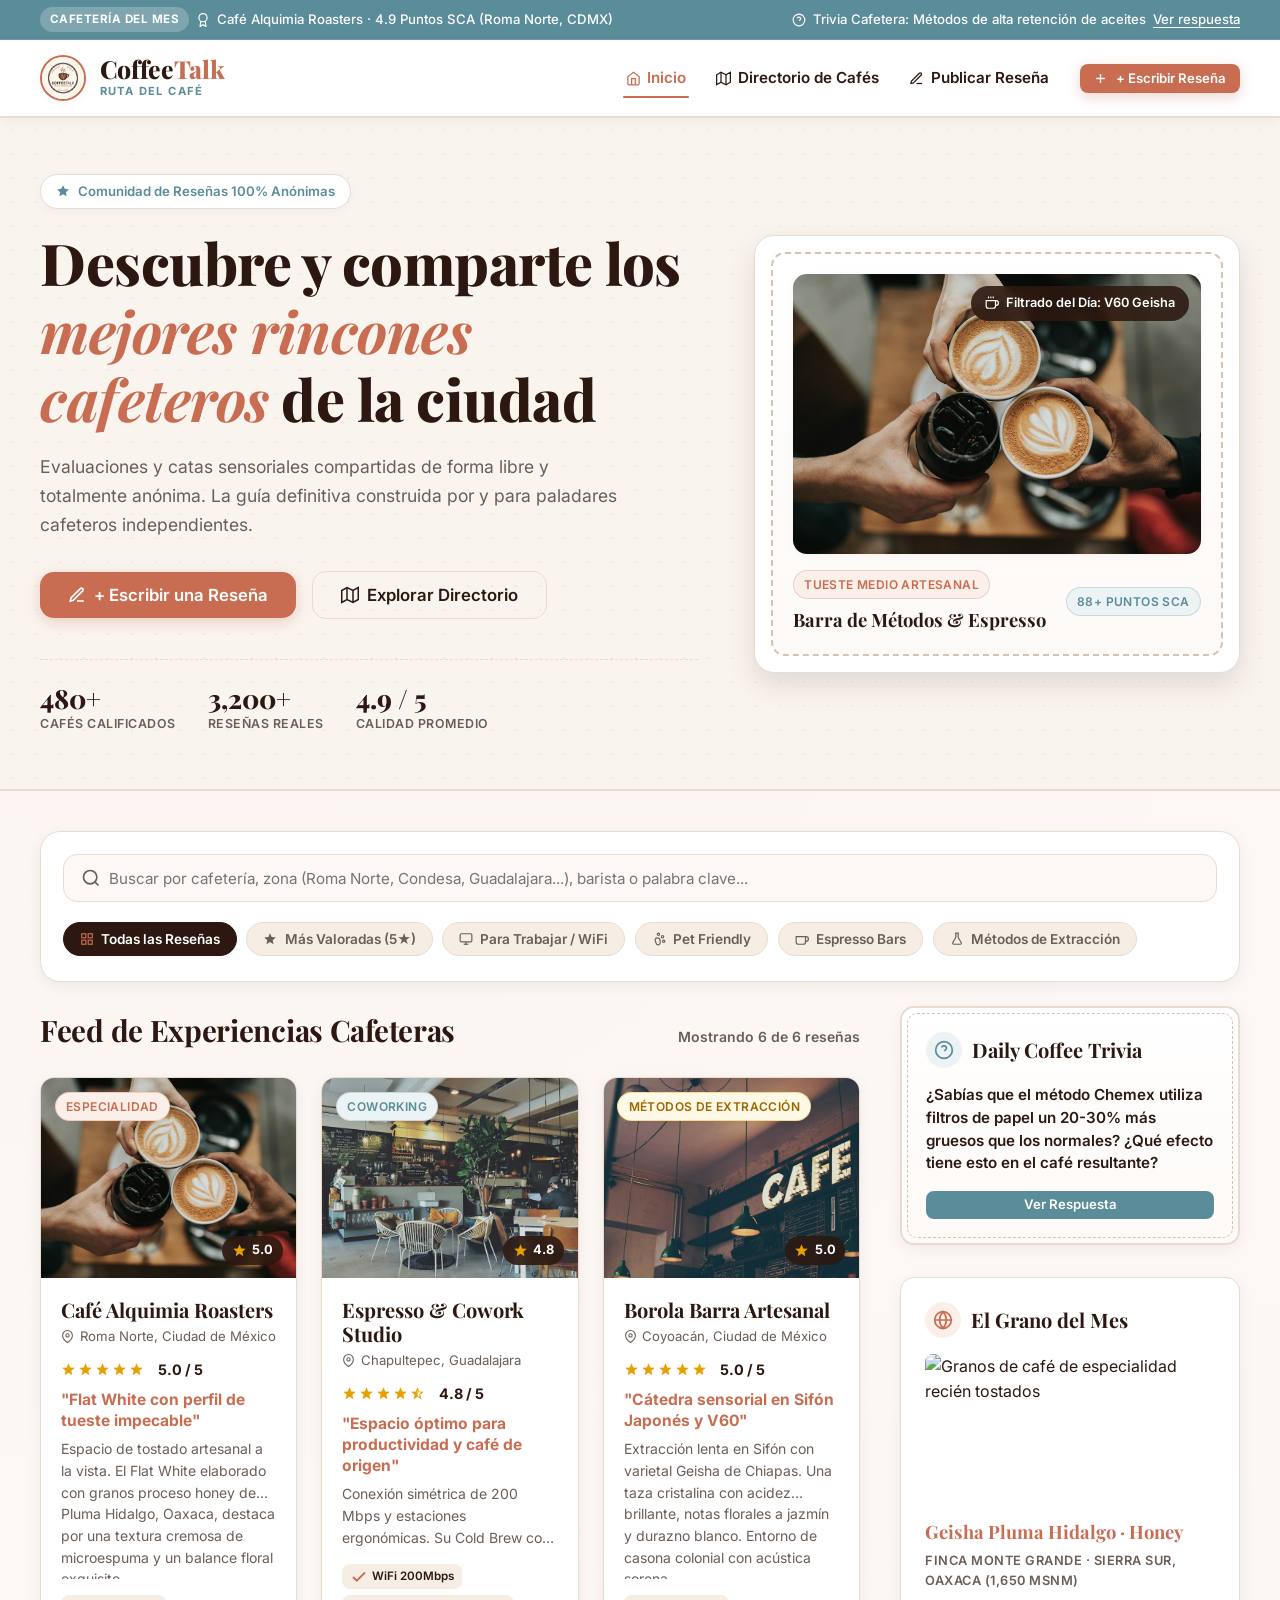
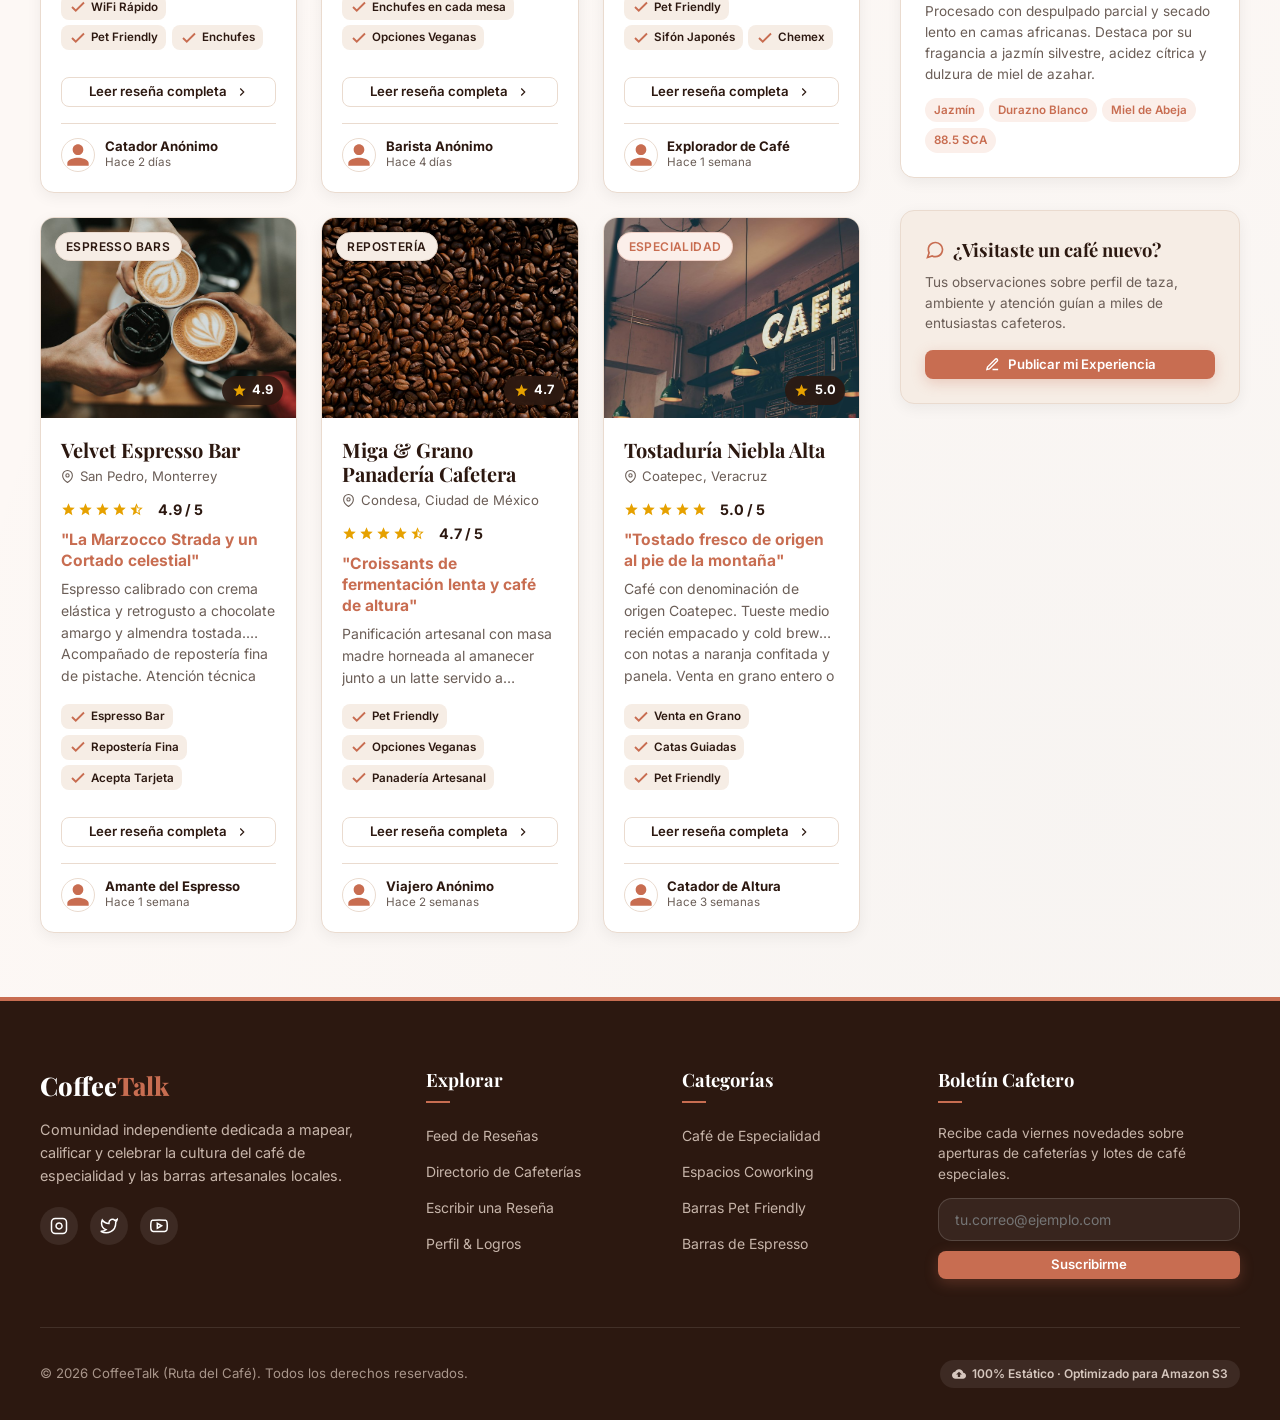
==== commit 5c492845: "feat: transformar plataforma a resenas 100% anonimas y conectar repositorio de imagenes publicas ima" ====
--- a/index.html
+++ b/index.html
@@ -5,7 +5,7 @@
   <meta name="viewport" content="width=device-width, initial-scale=1.0">
   <title>CoffeeTalk | Ruta del Café — Reseñas y Directorio de Cafeterías Locales</title>
   <meta name="description" content="Descubre y comparte las mejores reseñas de cafeterías de especialidad, barras de espresso y rincones con WiFi para trabajar. Únete a la comunidad cafetera local.">
-  <link rel="stylesheet" href="styles.css">
+  <link rel="stylesheet" href="styles.css?v=2.1">
   <link rel="icon" href="logo.jpg">
 </head>
 <body>
@@ -58,12 +58,6 @@
             <a href="crear-resena.html" class="nav-item-link">
               <svg width="15" height="15" viewBox="0 0 24 24" fill="none" stroke="currentColor" stroke-width="2"><path d="M12 20h9"></path><path d="M16.5 3.5a2.121 2.121 0 0 1 3 3L7 19l-4 1 1-4L16.5 3.5z"></path></svg>
               Publicar Reseña
-            </a>
-          </li>
-          <li>
-            <a href="perfil.html" class="nav-item-link">
-              <svg width="15" height="15" viewBox="0 0 24 24" fill="none" stroke="currentColor" stroke-width="2"><path d="M20 21v-2a4 4 0 0 0-4-4H8a4 4 0 0 0-4 4v2"></path><circle cx="12" cy="7" r="4"></circle></svg>
-              Mi Perfil
             </a>
           </li>
         </ul>
@@ -114,12 +108,6 @@
           Publicar Reseña
         </a>
       </li>
-      <li>
-        <a href="perfil.html" class="mobile-nav-link">
-          <svg width="18" height="18" viewBox="0 0 24 24" fill="none" stroke="currentColor" stroke-width="2"><path d="M20 21v-2a4 4 0 0 0-4-4H8a4 4 0 0 0-4 4v2"></path><circle cx="12" cy="7" r="4"></circle></svg>
-          Mi Perfil Cafetero
-        </a>
-      </li>
     </ul>
     <div style="margin-top: auto;">
       <a href="crear-resena.html" class="btn btn-primary" style="width: 100%;">+ Escribir una Reseña</a>
@@ -136,7 +124,7 @@
           
           <div class="hero-pill-badge">
             <svg width="14" height="14" viewBox="0 0 24 24" fill="currentColor"><path d="M12 2l3.09 6.26L22 9.27l-5 4.87 1.18 6.88L12 17.77l-6.18 3.25L7 14.14 2 9.27l6.91-1.01L12 2z"/></svg>
-            <span>Comunidad de +12,000 apasionados del café</span>
+            <span>Comunidad de Reseñas 100% Anónimas</span>
           </div>
 
           <h1 class="hero-title">
@@ -144,7 +132,7 @@
           </h1>
 
           <p class="hero-description">
-            Desde la extracción perfecta en V60 y Chemex hasta los espacios más apacibles con buen WiFi y amigables con tu mascota. La guía definitiva construida por y para paladares cafeteros.
+            Evaluaciones y catas sensoriales compartidas de forma libre y totalmente anónima. La guía definitiva construida por y para paladares cafeteros independientes.
           </p>
 
           <div class="hero-cta-group">
@@ -181,7 +169,7 @@
               <svg width="14" height="14" viewBox="0 0 24 24" fill="none" stroke="currentColor" stroke-width="2"><path d="M18 8h1a4 4 0 0 1 0 8h-1"></path><path d="M2 8h16v9a4 4 0 0 1-4 4H6a4 4 0 0 1-4-4V8z"></path><line x1="6" y1="1" x2="6" y2="4"></line><line x1="10" y1="1" x2="10" y2="4"></line><line x1="14" y1="1" x2="14" y2="4"></line></svg>
               <span>Filtrado del Día: V60 Geisha</span>
             </div>
-            <img src="https://images.unsplash.com/photo-1495474472287-4d71bcdd2085?auto=format&fit=crop&w=800&q=80" alt="Barista vertiendo café artesanal con método manual" class="hero-card-img">
+            <img src="images/cafe-v60.jpg" alt="Barista vertiendo café artesanal con método manual" class="hero-card-img">
             <div style="display: flex; justify-content: space-between; align-items: center;">
               <div>
                 <span class="badge badge-terracotta">Tueste Medio Artesanal</span>
@@ -380,6 +368,6 @@
     </div>
   </footer>
 
-  <script src="app.js"></script>
+  <script src="app.js?v=2.1"></script>
 </body>
 </html>
--- a/styles.css
+++ b/styles.css
@@ -4,11 +4,6 @@
    ========================================================================== */
 
 @import url('https://fonts.googleapis.com/css2?family=Inter:wght@300;400;500;600;700&family=Playfair+Display:ital,wght@0,500;0,600;0,700;0,800;1,400;1,600;1,700&display=swap');
-
-/* --- View Transitions API (Supported natively in modern browsers) --- */
-@view-transition {
-  navigation: auto;
-}
 
 /* --- CSS Variables --- */
 :root {
@@ -874,6 +869,24 @@
   transform: translateY(-4px);
   box-shadow: var(--shadow-hover);
   border-color: var(--primary-accent);
+}
+
+.review-card-newly-posted {
+  border: 2px solid var(--primary-accent) !important;
+  box-shadow: 0 0 0 4px rgba(200, 109, 81, 0.2), var(--shadow-hover) !important;
+  position: relative;
+  animation: pulseCard 3s ease-in-out infinite alternate;
+}
+
+@keyframes pulseCard {
+  0% { box-shadow: 0 0 0 3px rgba(200, 109, 81, 0.15), var(--shadow-hover); }
+  100% { box-shadow: 0 0 0 6px rgba(200, 109, 81, 0.35), var(--shadow-hover); }
+}
+
+.input-error {
+  border-color: #E63946 !important;
+  background-color: #FFF5F5 !important;
+  box-shadow: 0 0 0 3px rgba(230, 57, 70, 0.2) !important;
 }
 
 .review-card-media {
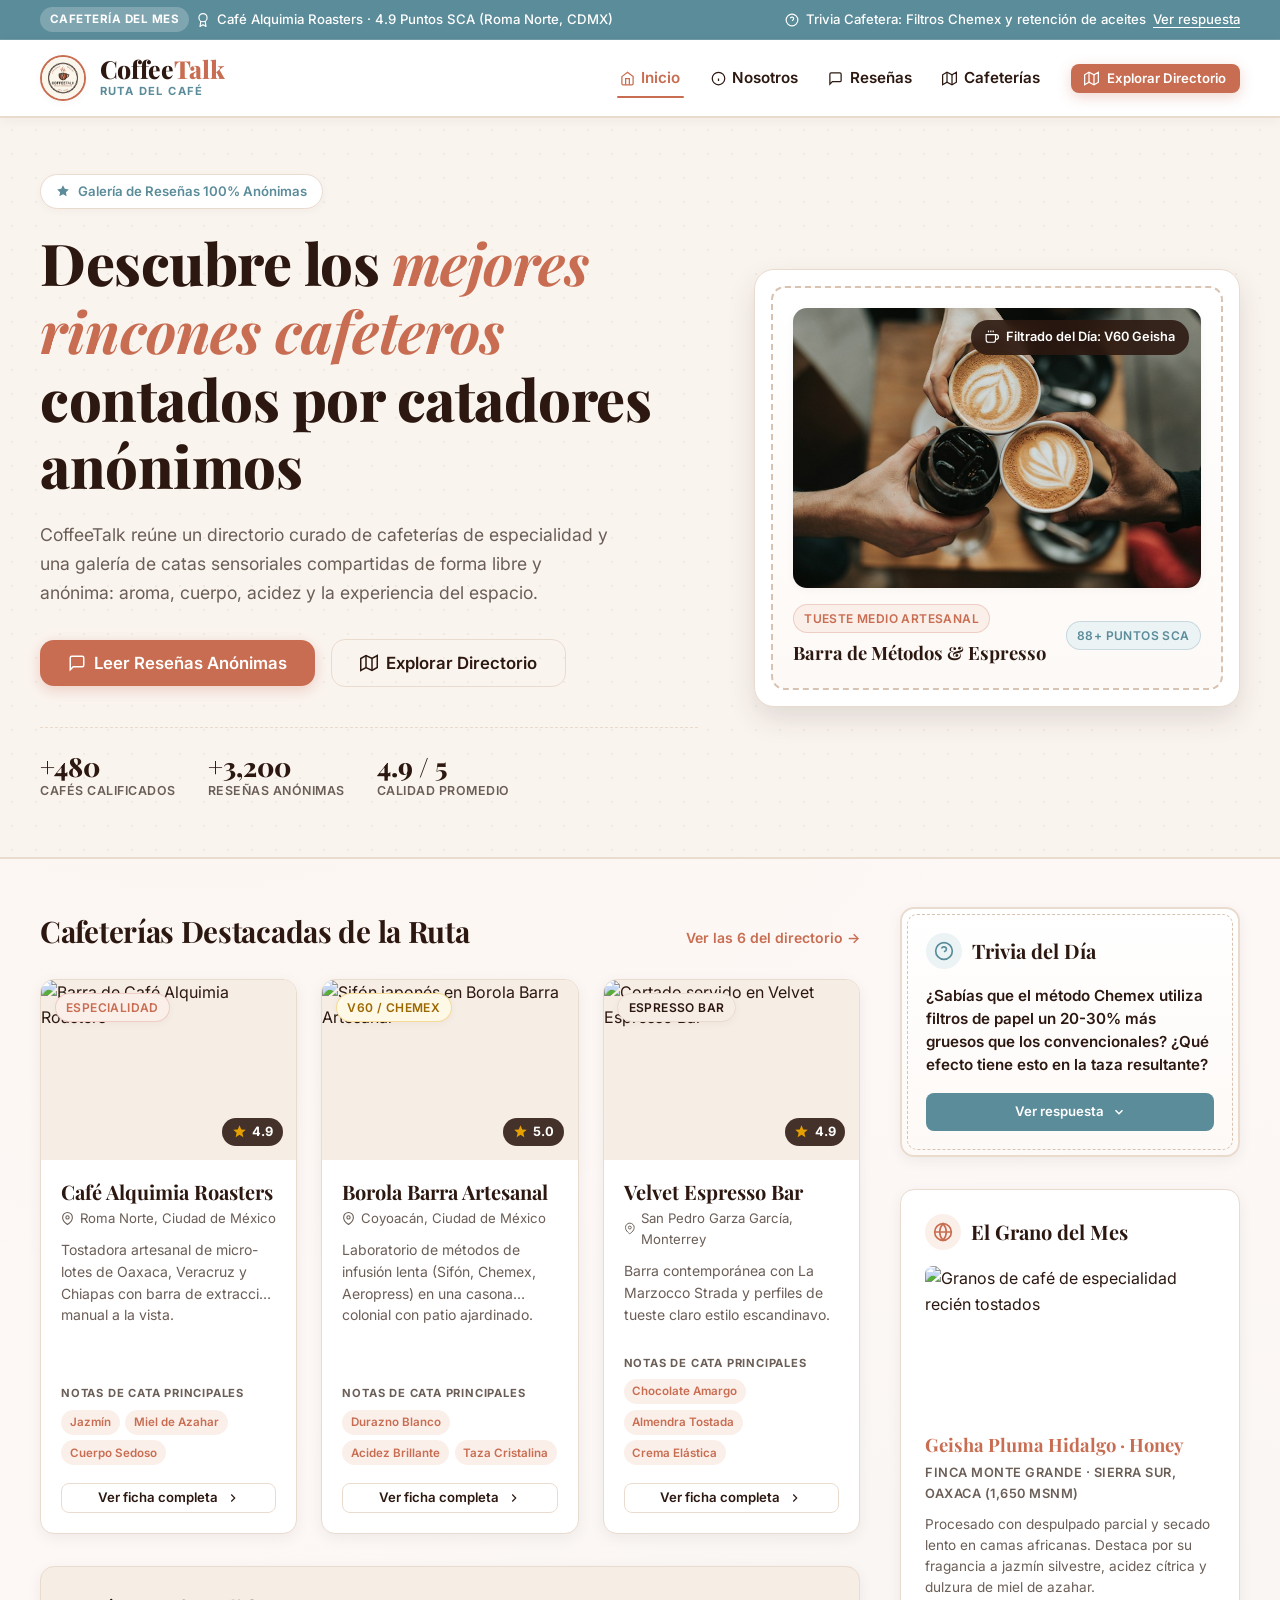
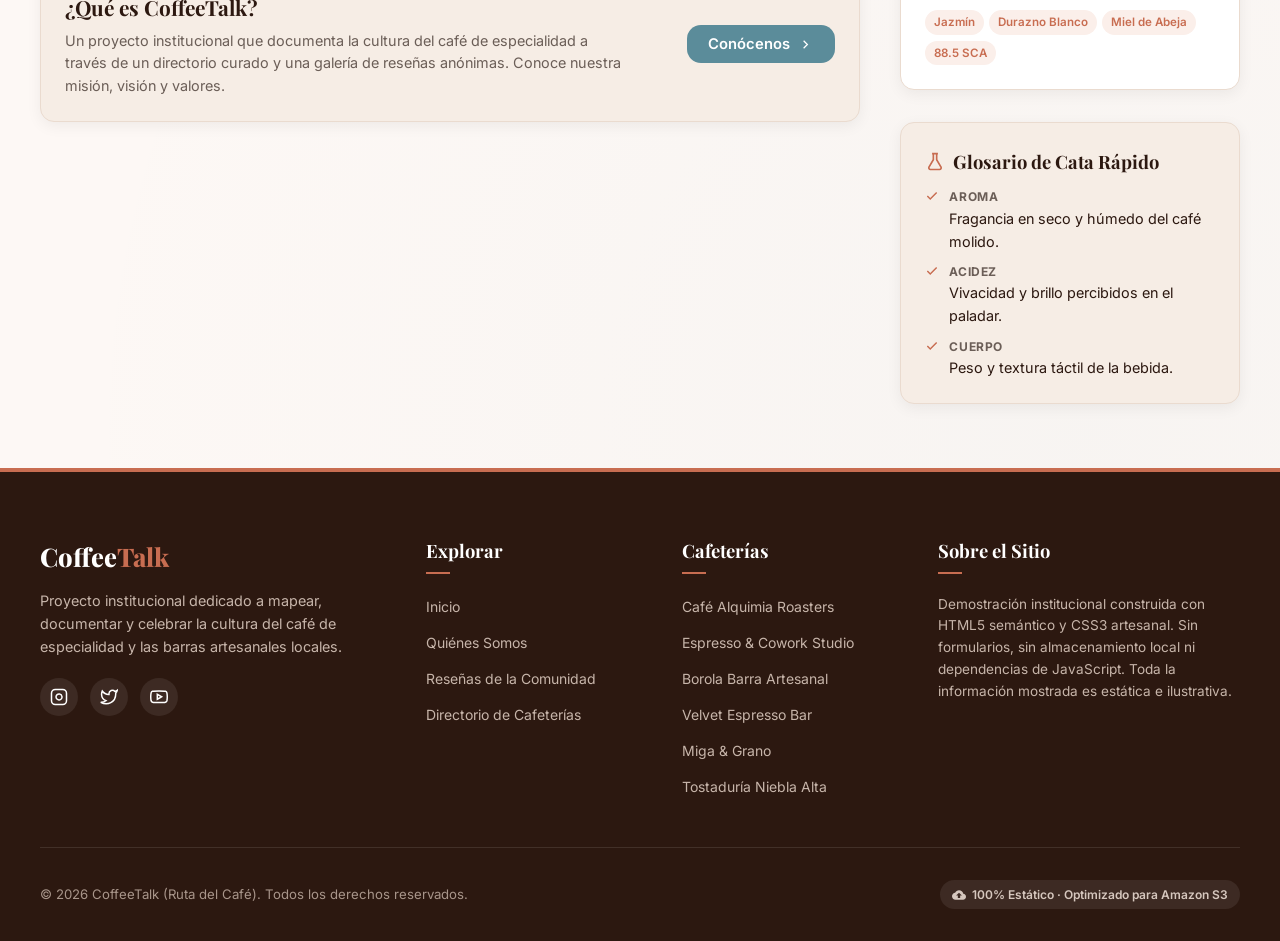
==== commit 952ffa10: "refactor: eliminar archivos obsoletos y simplificar estructura del proyecto, actualizando estilos y " ====
--- a/index.html
+++ b/index.html
@@ -3,14 +3,14 @@
 <head>
   <meta charset="UTF-8">
   <meta name="viewport" content="width=device-width, initial-scale=1.0">
-  <title>CoffeeTalk | Ruta del Café — Reseñas y Directorio de Cafeterías Locales</title>
-  <meta name="description" content="Descubre y comparte las mejores reseñas de cafeterías de especialidad, barras de espresso y rincones con WiFi para trabajar. Únete a la comunidad cafetera local.">
-  <link rel="stylesheet" href="styles.css?v=2.1">
+  <title>CoffeeTalk | Ruta del Café — Directorio y Reseñas Anónimas de Café de Especialidad</title>
+  <meta name="description" content="CoffeeTalk es una demostración institucional: directorio de cafeterías de especialidad y galería de reseñas anónimas con notas de cata, cuerpo, acidez y experiencia del espacio.">
+  <link rel="stylesheet" href="styles.css?v=3.0">
   <link rel="icon" href="logo.jpg">
 </head>
 <body>
 
-  <!-- Top Secondary Vintage Blue Bar (Inspirado en Caribou Coffee) -->
+  <!-- Top Secondary Vintage Blue Bar -->
   <aside class="top-bar-vintage" aria-label="Avisos destacados">
     <div class="container top-bar-content">
       <div class="top-bar-item">
@@ -20,17 +20,19 @@
       </div>
       <div class="top-bar-item">
         <svg width="14" height="14" viewBox="0 0 24 24" fill="none" stroke="currentColor" stroke-width="2"><circle cx="12" cy="12" r="10"></circle><path d="M9.09 9a3 3 0 0 1 5.83 1c0 2-3 3-3 3"></path><line x1="12" y1="17" x2="12.01" y2="17"></line></svg>
-        <span>Trivia Cafetera: Métodos de alta retención de aceites</span>
+        <span>Trivia Cafetera: Filtros Chemex y retención de aceites</span>
         <a href="#trivia-sidebar" class="top-bar-link">Ver respuesta</a>
       </div>
     </div>
   </aside>
+
+  <!-- Toggle del menú móvil (CSS puro, sin JavaScript) -->
+  <input type="checkbox" id="nav-toggle" class="nav-toggle-input" aria-label="Abrir o cerrar menú de navegación">
 
   <!-- Main Navigation Header -->
   <header class="main-header">
     <div class="container nav-container">
-      
-      <!-- Logo Oficial con Isotipo Generado -->
+
       <a href="index.html" class="brand-logo" aria-label="CoffeeTalk Inicio">
         <img src="logo.jpg" alt="CoffeeTalk Logo" class="brand-logo-img">
         <div class="logo-text-group">
@@ -39,55 +41,59 @@
         </div>
       </a>
 
-      <!-- Desktop Navigation Menu -->
       <nav class="desktop-nav" aria-label="Navegación principal">
         <ul class="nav-links-list">
           <li>
-            <a href="index.html" class="nav-item-link active">
+            <a href="index.html" class="nav-item-link active" aria-current="page">
               <svg width="15" height="15" viewBox="0 0 24 24" fill="none" stroke="currentColor" stroke-width="2"><path d="M3 9l9-7 9 7v11a2 2 0 0 1-2 2H5a2 2 0 0 1-2-2z"></path><polyline points="9 22 9 12 15 12 15 22"></polyline></svg>
               Inicio
+            </a>
+          </li>
+          <li>
+            <a href="nosotros.html" class="nav-item-link">
+              <svg width="15" height="15" viewBox="0 0 24 24" fill="none" stroke="currentColor" stroke-width="2"><circle cx="12" cy="12" r="10"></circle><line x1="12" y1="16" x2="12" y2="12"></line><line x1="12" y1="8" x2="12.01" y2="8"></line></svg>
+              Nosotros
+            </a>
+          </li>
+          <li>
+            <a href="resenas.html" class="nav-item-link">
+              <svg width="15" height="15" viewBox="0 0 24 24" fill="none" stroke="currentColor" stroke-width="2"><path d="M21 15a2 2 0 0 1-2 2H7l-4 4V5a2 2 0 0 1 2-2h14a2 2 0 0 1 2 2z"></path></svg>
+              Reseñas
             </a>
           </li>
           <li>
             <a href="cafeterias.html" class="nav-item-link">
               <svg width="15" height="15" viewBox="0 0 24 24" fill="none" stroke="currentColor" stroke-width="2"><polygon points="1 6 1 22 8 18 16 22 23 18 23 2 16 6 8 2 1 6"></polygon><line x1="8" y1="2" x2="8" y2="18"></line><line x1="16" y1="6" x2="16" y2="22"></line></svg>
-              Directorio de Cafés
-            </a>
-          </li>
-          <li>
-            <a href="crear-resena.html" class="nav-item-link">
-              <svg width="15" height="15" viewBox="0 0 24 24" fill="none" stroke="currentColor" stroke-width="2"><path d="M12 20h9"></path><path d="M16.5 3.5a2.121 2.121 0 0 1 3 3L7 19l-4 1 1-4L16.5 3.5z"></path></svg>
-              Publicar Reseña
+              Cafeterías
             </a>
           </li>
         </ul>
         <div class="nav-action-btns">
-          <a href="crear-resena.html" class="btn btn-primary btn-sm">
-            <svg width="15" height="15" viewBox="0 0 24 24" fill="none" stroke="currentColor" stroke-width="2.2"><line x1="12" y1="5" x2="12" y2="19"></line><line x1="5" y1="12" x2="19" y2="12"></line></svg>
-            + Escribir Reseña
+          <a href="cafeterias.html" class="btn btn-primary btn-sm">
+            <svg width="15" height="15" viewBox="0 0 24 24" fill="none" stroke="currentColor" stroke-width="2"><polygon points="1 6 1 22 8 18 16 22 23 18 23 2 16 6 8 2 1 6"></polygon><line x1="8" y1="2" x2="8" y2="18"></line><line x1="16" y1="6" x2="16" y2="22"></line></svg>
+            Explorar Directorio
           </a>
         </div>
       </nav>
 
-      <!-- Hamburger Button (Mobile / Tablet) -->
-      <button class="hamburger-btn" id="hamburger-btn" aria-label="Abrir menú de navegación">
+      <label for="nav-toggle" class="hamburger-btn" aria-hidden="true">
         <span></span>
         <span></span>
         <span></span>
-      </button>
+      </label>
 
     </div>
   </header>
 
   <!-- Mobile Drawer & Overlay -->
-  <div class="mobile-nav-overlay" id="mobile-nav-overlay"></div>
-  <aside class="mobile-nav-drawer" id="mobile-nav-drawer" aria-label="Menú móvil">
-    <div style="display: flex; justify-content: space-between; align-items: center; margin-bottom: 2rem;">
-      <div style="display: flex; align-items: center; gap: 0.65rem;">
-        <img src="logo.jpg" alt="Logo" style="width: 38px; height: 38px; border-radius: 50%;">
-        <span style="font-family: var(--font-editorial); font-size: 1.35rem; font-weight: 800; color: var(--primary-dark);">CoffeeTalk</span>
-      </div>
-      <button id="close-drawer-btn" style="font-size: 1.6rem; color: var(--text-muted);">&times;</button>
+  <label for="nav-toggle" class="mobile-nav-overlay" aria-hidden="true"></label>
+  <aside class="mobile-nav-drawer" aria-label="Menú móvil">
+    <div class="drawer-header">
+      <div class="drawer-brand">
+        <img src="logo.jpg" alt="Logo CoffeeTalk">
+        <span>CoffeeTalk</span>
+      </div>
+      <label for="nav-toggle" class="close-drawer-btn" aria-label="Cerrar menú">&times;</label>
     </div>
     <ul class="mobile-nav-list">
       <li>
@@ -97,48 +103,54 @@
         </a>
       </li>
       <li>
-        <a href="cafeterias.html" class="mobile-nav-link">
-          <svg width="18" height="18" viewBox="0 0 24 24" fill="none" stroke="currentColor" stroke-width="2"><polygon points="1 6 1 22 8 18 16 22 23 18 23 2 16 6 8 2 1 6"></polygon><line x1="8" y1="2" x2="8" y2="18"></line><line x1="16" y1="6" x2="16" y2="22"></line></svg>
-          Directorio de Cafés
+        <a href="nosotros.html" class="mobile-nav-link">
+          <svg width="18" height="18" viewBox="0 0 24 24" fill="none" stroke="currentColor" stroke-width="2"><circle cx="12" cy="12" r="10"></circle><line x1="12" y1="16" x2="12" y2="12"></line><line x1="12" y1="8" x2="12.01" y2="8"></line></svg>
+          Nosotros
         </a>
       </li>
       <li>
-        <a href="crear-resena.html" class="mobile-nav-link">
-          <svg width="18" height="18" viewBox="0 0 24 24" fill="none" stroke="currentColor" stroke-width="2"><path d="M12 20h9"></path><path d="M16.5 3.5a2.121 2.121 0 0 1 3 3L7 19l-4 1 1-4L16.5 3.5z"></path></svg>
-          Publicar Reseña
+        <a href="resenas.html" class="mobile-nav-link">
+          <svg width="18" height="18" viewBox="0 0 24 24" fill="none" stroke="currentColor" stroke-width="2"><path d="M21 15a2 2 0 0 1-2 2H7l-4 4V5a2 2 0 0 1 2-2h14a2 2 0 0 1 2 2z"></path></svg>
+          Reseñas
+        </a>
+      </li>
+      <li>
+        <a href="cafeterias.html" class="mobile-nav-link">
+          <svg width="18" height="18" viewBox="0 0 24 24" fill="none" stroke="currentColor" stroke-width="2"><polygon points="1 6 1 22 8 18 16 22 23 18 23 2 16 6 8 2 1 6"></polygon><line x1="8" y1="2" x2="8" y2="18"></line><line x1="16" y1="6" x2="16" y2="22"></line></svg>
+          Cafeterías
         </a>
       </li>
     </ul>
-    <div style="margin-top: auto;">
-      <a href="crear-resena.html" class="btn btn-primary" style="width: 100%;">+ Escribir una Reseña</a>
+    <div class="drawer-footer">
+      Directorio y reseñas anónimas de café de especialidad. Sitio 100% estático.
     </div>
   </aside>
 
   <!-- Main Content Area -->
   <main id="main-content">
-    
-    <!-- Hero Section Editorial Profesional -->
+
+    <!-- Hero Section Editorial -->
     <section class="hero-editorial" aria-label="Bienvenida a CoffeeTalk">
       <div class="container hero-grid">
         <div class="hero-text-col">
-          
+
           <div class="hero-pill-badge">
             <svg width="14" height="14" viewBox="0 0 24 24" fill="currentColor"><path d="M12 2l3.09 6.26L22 9.27l-5 4.87 1.18 6.88L12 17.77l-6.18 3.25L7 14.14 2 9.27l6.91-1.01L12 2z"/></svg>
-            <span>Comunidad de Reseñas 100% Anónimas</span>
+            <span>Galería de Reseñas 100% Anónimas</span>
           </div>
 
           <h1 class="hero-title">
-            Descubre y comparte los <em>mejores rincones cafeteros</em> de la ciudad
+            Descubre los <em>mejores rincones cafeteros</em> contados por catadores anónimos
           </h1>
 
           <p class="hero-description">
-            Evaluaciones y catas sensoriales compartidas de forma libre y totalmente anónima. La guía definitiva construida por y para paladares cafeteros independientes.
+            CoffeeTalk reúne un directorio curado de cafeterías de especialidad y una galería de catas sensoriales compartidas de forma libre y anónima: aroma, cuerpo, acidez y la experiencia del espacio.
           </p>
 
           <div class="hero-cta-group">
-            <a href="crear-resena.html" class="btn btn-primary btn-lg">
-              <svg width="18" height="18" viewBox="0 0 24 24" fill="none" stroke="currentColor" stroke-width="2.2"><path d="M12 20h9"></path><path d="M16.5 3.5a2.121 2.121 0 0 1 3 3L7 19l-4 1 1-4L16.5 3.5z"></path></svg>
-              + Escribir una Reseña
+            <a href="resenas.html" class="btn btn-primary btn-lg">
+              <svg width="18" height="18" viewBox="0 0 24 24" fill="none" stroke="currentColor" stroke-width="2"><path d="M21 15a2 2 0 0 1-2 2H7l-4 4V5a2 2 0 0 1 2-2h14a2 2 0 0 1 2 2z"></path></svg>
+              Leer Reseñas Anónimas
             </a>
             <a href="cafeterias.html" class="btn btn-outline btn-lg">
               <svg width="18" height="18" viewBox="0 0 24 24" fill="none" stroke="currentColor" stroke-width="2"><polygon points="1 6 1 22 8 18 16 22 23 18 23 2 16 6 8 2 1 6"></polygon><line x1="8" y1="2" x2="8" y2="18"></line><line x1="16" y1="6" x2="16" y2="22"></line></svg>
@@ -148,12 +160,12 @@
 
           <div class="hero-stats-bar">
             <div class="stat-item">
-              <span class="stat-number">480+</span>
+              <span class="stat-number">+480</span>
               <span class="stat-label">Cafés Calificados</span>
             </div>
             <div class="stat-item">
-              <span class="stat-number">3,200+</span>
-              <span class="stat-label">Reseñas Reales</span>
+              <span class="stat-number">+3,200</span>
+              <span class="stat-label">Reseñas Anónimas</span>
             </div>
             <div class="stat-item">
               <span class="stat-number">4.9 / 5</span>
@@ -162,7 +174,7 @@
           </div>
         </div>
 
-        <!-- Hero Visual Frame (Artisan Double-Border Caribou Craft Style) -->
+        <!-- Hero Visual Frame -->
         <div class="hero-artisan-card">
           <div class="hero-artisan-inner">
             <div class="hero-floating-tag">
@@ -170,10 +182,10 @@
               <span>Filtrado del Día: V60 Geisha</span>
             </div>
             <img src="images/cafe-v60.jpg" alt="Barista vertiendo café artesanal con método manual" class="hero-card-img">
-            <div style="display: flex; justify-content: space-between; align-items: center;">
+            <div style="display: flex; justify-content: space-between; align-items: center; gap: 0.75rem; flex-wrap: wrap;">
               <div>
                 <span class="badge badge-terracotta">Tueste Medio Artesanal</span>
-                <h3 style="font-family: var(--font-editorial); font-size: 1.15rem; color: var(--primary-dark); margin-top: 0.35rem;">Barra de Métodos & Espresso</h3>
+                <h3 style="font-family: var(--font-editorial); font-size: 1.15rem; color: var(--primary-dark); margin-top: 0.35rem;">Barra de Métodos &amp; Espresso</h3>
               </div>
               <span class="badge badge-blue">88+ Puntos SCA</span>
             </div>
@@ -182,88 +194,156 @@
       </div>
     </section>
 
-    <!-- Filters & Live Search Section -->
-    <section class="filter-search-section">
-      <div class="container">
-        <div class="filter-controls-card">
-          
-          <!-- Text Search Field -->
-          <div class="search-input-wrapper">
-            <svg class="search-icon" width="20" height="20" viewBox="0 0 24 24" fill="none" stroke="currentColor" stroke-width="2">
-              <circle cx="11" cy="11" r="8"></circle>
-              <line x1="21" y1="21" x2="16.65" y2="16.65"></line>
-            </svg>
-            <input type="text" id="review-search-input" class="search-input-field" placeholder="Buscar por cafetería, zona (Roma Norte, Condesa, Guadalajara...), barista o palabra clave..." aria-label="Buscar reseñas">
-          </div>
-
-          <!-- Dynamic Category Filter Chips -->
-          <div class="filter-chips-row" role="tablist" aria-label="Filtros de categoría">
-            <button class="filter-chip-btn active" data-filter="Todas" role="tab">
-              <svg width="14" height="14" viewBox="0 0 24 24" fill="none" stroke="currentColor" stroke-width="2"><rect x="3" y="3" width="7" height="7"></rect><rect x="14" y="3" width="7" height="7"></rect><rect x="14" y="14" width="7" height="7"></rect><rect x="3" y="14" width="7" height="7"></rect></svg>
-              Todas las Reseñas
-            </button>
-            <button class="filter-chip-btn" data-filter="Más Valoradas (5 Estrellas)" role="tab">
-              <svg width="14" height="14" viewBox="0 0 24 24" fill="currentColor"><path d="M12 17.27L18.18 21l-1.64-7.03L22 9.24l-7.19-.61L12 2 9.19 8.63 2 9.24l5.46 4.73L5.82 21z"/></svg>
-              Más Valoradas (5★)
-            </button>
-            <button class="filter-chip-btn" data-filter="Para Trabajar / WiFi" role="tab">
-              <svg width="14" height="14" viewBox="0 0 24 24" fill="none" stroke="currentColor" stroke-width="2"><rect x="2" y="3" width="20" height="14" rx="2" ry="2"></rect><line x1="8" y1="21" x2="16" y2="21"></line><line x1="12" y1="17" x2="12" y2="21"></line></svg>
-              Para Trabajar / WiFi
-            </button>
-            <button class="filter-chip-btn" data-filter="Pet Friendly" role="tab">
-              <svg width="14" height="14" viewBox="0 0 24 24" fill="none" stroke="currentColor" stroke-width="2"><circle cx="11" cy="4" r="2"></circle><circle cx="18" cy="8" r="2"></circle><circle cx="20" cy="16" r="2"></circle><path d="M9 10a5 5 0 0 1 5 5v3.5a3.5 3.5 0 0 1-6.84 1.045Q6.5 17.7 5.5 15c-1-2.7 1-5 3.5-5"></path></svg>
-              Pet Friendly
-            </button>
-            <button class="filter-chip-btn" data-filter="Espresso Bars" role="tab">
-              <svg width="14" height="14" viewBox="0 0 24 24" fill="none" stroke="currentColor" stroke-width="2"><path d="M18 8h1a4 4 0 0 1 0 8h-1"></path><path d="M2 8h16v9a4 4 0 0 1-4 4H6a4 4 0 0 1-4-4V8z"></path></svg>
-              Espresso Bars
-            </button>
-            <button class="filter-chip-btn" data-filter="Métodos de Extracción" role="tab">
-              <svg width="14" height="14" viewBox="0 0 24 24" fill="none" stroke="currentColor" stroke-width="2"><path d="M10 2v7.31L4.62 18.5A2 2 0 0 0 6.36 21h11.28a2 2 0 0 0 1.74-2.5L14 9.31V2"></path><line x1="8.5" y1="2" x2="15.5" y2="2"></line></svg>
-              Métodos de Extracción
-            </button>
-          </div>
-
-        </div>
-      </div>
-    </section>
-
-    <!-- Feed & Sidebar Main Layout -->
+    <!-- Cafeterías Destacadas + Sidebar -->
     <section class="container main-feed-layout">
-      <!-- Main Column: Feed de Reseñas -->
       <div class="feed-main-column">
         <div class="feed-header-meta">
-          <h2 class="section-editorial-title">Feed de Experiencias Cafeteras</h2>
-          <span class="feed-count-tag" id="reviews-count-display">Cargando reseñas...</span>
-        </div>
-
-        <!-- Responsive Grid for Reviews (Mobile: 1-col, Desktop: 3-col inside layout) -->
-        <div class="reviews-grid" id="reviews-feed-container">
-          <!-- Dynamically populated via app.js -->
-        </div>
-      </div>
-
-      <!-- Right Column: Sidebar Destacado (Inspirado en Caribou Coffee) -->
+          <h2 class="section-editorial-title">Cafeterías Destacadas de la Ruta</h2>
+          <a href="cafeterias.html" class="feed-count-tag" style="color: var(--primary-accent);">Ver las 6 del directorio →</a>
+        </div>
+
+        <div class="reviews-grid">
+
+          <!-- Café Alquimia Roasters -->
+          <article class="featured-cafe-card">
+            <div class="featured-cafe-media">
+              <img src="https://images.unsplash.com/photo-1501339847302-ac426a4a7cbb?auto=format&fit=crop&w=800&q=80" alt="Barra de Café Alquimia Roasters" loading="lazy">
+              <span class="badge badge-terracotta review-card-badge">Especialidad</span>
+              <div class="review-card-rating-float">
+                <svg width="15" height="15" viewBox="0 0 24 24" fill="currentColor"><path d="M12 17.27L18.18 21l-1.64-7.03L22 9.24l-7.19-.61L12 2 9.19 8.63 2 9.24l5.46 4.73L5.82 21z"/></svg>
+                <span>4.9</span>
+              </div>
+            </div>
+            <div class="featured-cafe-body">
+              <h3 class="review-cafe-name">Café Alquimia Roasters</h3>
+              <p class="review-cafe-location">
+                <svg width="13" height="13" viewBox="0 0 24 24" fill="none" stroke="currentColor" stroke-width="2"><path d="M21 10c0 7-9 13-9 13s-9-6-9-13a9 9 0 0 1 18 0z"></path><circle cx="12" cy="10" r="3"></circle></svg>
+                Roma Norte, Ciudad de México
+              </p>
+              <p class="review-card-excerpt" style="margin-top: 0.65rem;">Tostadora artesanal de micro-lotes de Oaxaca, Veracruz y Chiapas con barra de extracción manual a la vista.</p>
+              <p class="tasting-notes-label">Notas de cata principales</p>
+              <div class="grain-notes" style="margin-top: 0;">
+                <span class="note-chip">Jazmín</span>
+                <span class="note-chip">Miel de Azahar</span>
+                <span class="note-chip">Cuerpo Sedoso</span>
+              </div>
+              <div style="margin-top: 1.1rem;">
+                <a href="cafe-alquimia.html" class="btn btn-outline btn-sm" style="width: 100%;">
+                  Ver ficha completa
+                  <svg width="14" height="14" viewBox="0 0 24 24" fill="none" stroke="currentColor" stroke-width="2"><polyline points="9 18 15 12 9 6"></polyline></svg>
+                </a>
+              </div>
+            </div>
+          </article>
+
+          <!-- Borola Barra Artesanal -->
+          <article class="featured-cafe-card">
+            <div class="featured-cafe-media">
+              <img src="https://images.unsplash.com/photo-1447933601403-0c6688de566e?auto=format&fit=crop&w=800&q=80" alt="Sifón japonés en Borola Barra Artesanal" loading="lazy">
+              <span class="badge badge-gold review-card-badge">V60 / Chemex</span>
+              <div class="review-card-rating-float">
+                <svg width="15" height="15" viewBox="0 0 24 24" fill="currentColor"><path d="M12 17.27L18.18 21l-1.64-7.03L22 9.24l-7.19-.61L12 2 9.19 8.63 2 9.24l5.46 4.73L5.82 21z"/></svg>
+                <span>5.0</span>
+              </div>
+            </div>
+            <div class="featured-cafe-body">
+              <h3 class="review-cafe-name">Borola Barra Artesanal</h3>
+              <p class="review-cafe-location">
+                <svg width="13" height="13" viewBox="0 0 24 24" fill="none" stroke="currentColor" stroke-width="2"><path d="M21 10c0 7-9 13-9 13s-9-6-9-13a9 9 0 0 1 18 0z"></path><circle cx="12" cy="10" r="3"></circle></svg>
+                Coyoacán, Ciudad de México
+              </p>
+              <p class="review-card-excerpt" style="margin-top: 0.65rem;">Laboratorio de métodos de infusión lenta (Sifón, Chemex, Aeropress) en una casona colonial con patio ajardinado.</p>
+              <p class="tasting-notes-label">Notas de cata principales</p>
+              <div class="grain-notes" style="margin-top: 0;">
+                <span class="note-chip">Durazno Blanco</span>
+                <span class="note-chip">Acidez Brillante</span>
+                <span class="note-chip">Taza Cristalina</span>
+              </div>
+              <div style="margin-top: 1.1rem;">
+                <a href="cafe-borola.html" class="btn btn-outline btn-sm" style="width: 100%;">
+                  Ver ficha completa
+                  <svg width="14" height="14" viewBox="0 0 24 24" fill="none" stroke="currentColor" stroke-width="2"><polyline points="9 18 15 12 9 6"></polyline></svg>
+                </a>
+              </div>
+            </div>
+          </article>
+
+          <!-- Velvet Espresso Bar -->
+          <article class="featured-cafe-card">
+            <div class="featured-cafe-media">
+              <img src="https://images.unsplash.com/photo-1495474472287-4d71bcdd2085?auto=format&fit=crop&w=800&q=80" alt="Cortado servido en Velvet Espresso Bar" loading="lazy">
+              <span class="badge badge-craft review-card-badge">Espresso Bar</span>
+              <div class="review-card-rating-float">
+                <svg width="15" height="15" viewBox="0 0 24 24" fill="currentColor"><path d="M12 17.27L18.18 21l-1.64-7.03L22 9.24l-7.19-.61L12 2 9.19 8.63 2 9.24l5.46 4.73L5.82 21z"/></svg>
+                <span>4.9</span>
+              </div>
+            </div>
+            <div class="featured-cafe-body">
+              <h3 class="review-cafe-name">Velvet Espresso Bar</h3>
+              <p class="review-cafe-location">
+                <svg width="13" height="13" viewBox="0 0 24 24" fill="none" stroke="currentColor" stroke-width="2"><path d="M21 10c0 7-9 13-9 13s-9-6-9-13a9 9 0 0 1 18 0z"></path><circle cx="12" cy="10" r="3"></circle></svg>
+                San Pedro Garza García, Monterrey
+              </p>
+              <p class="review-card-excerpt" style="margin-top: 0.65rem;">Barra contemporánea con La Marzocco Strada y perfiles de tueste claro estilo escandinavo.</p>
+              <p class="tasting-notes-label">Notas de cata principales</p>
+              <div class="grain-notes" style="margin-top: 0;">
+                <span class="note-chip">Chocolate Amargo</span>
+                <span class="note-chip">Almendra Tostada</span>
+                <span class="note-chip">Crema Elástica</span>
+              </div>
+              <div style="margin-top: 1.1rem;">
+                <a href="cafe-velvet.html" class="btn btn-outline btn-sm" style="width: 100%;">
+                  Ver ficha completa
+                  <svg width="14" height="14" viewBox="0 0 24 24" fill="none" stroke="currentColor" stroke-width="2"><polyline points="9 18 15 12 9 6"></polyline></svg>
+                </a>
+              </div>
+            </div>
+          </article>
+
+        </div>
+
+        <!-- Bloque de invitación institucional -->
+        <div class="sidebar-widget-card" style="margin-top: 2rem; background-color: var(--sand-tone); display: flex; flex-wrap: wrap; align-items: center; justify-content: space-between; gap: 1rem;">
+          <div style="max-width: 560px;">
+            <h3 style="font-family: var(--font-editorial); font-size: 1.3rem; color: var(--primary-dark); margin-bottom: 0.35rem;">¿Qué es CoffeeTalk?</h3>
+            <p style="font-size: 0.9rem; color: var(--text-muted); line-height: 1.55;">
+              Un proyecto institucional que documenta la cultura del café de especialidad a través de un directorio curado y una galería de reseñas anónimas. Conoce nuestra misión, visión y valores.
+            </p>
+          </div>
+          <a href="nosotros.html" class="btn btn-secondary">
+            Conócenos
+            <svg width="15" height="15" viewBox="0 0 24 24" fill="none" stroke="currentColor" stroke-width="2"><polyline points="9 18 15 12 9 6"></polyline></svg>
+          </a>
+        </div>
+      </div>
+
+      <!-- Sidebar Técnico Estático -->
       <aside class="sidebar-craft" aria-label="Widgets complementarios">
-        
-        <!-- Daily Coffee Trivia Widget -->
+
+        <!-- Trivia del Día -->
         <div class="sidebar-widget-card vintage-frame" id="trivia-sidebar">
           <div class="widget-header">
             <div class="widget-icon-pill">
               <svg width="20" height="20" viewBox="0 0 24 24" fill="none" stroke="currentColor" stroke-width="2"><circle cx="12" cy="12" r="10"></circle><path d="M9.09 9a3 3 0 0 1 5.83 1c0 2-3 3-3 3"></path><line x1="12" y1="17" x2="12.01" y2="17"></line></svg>
             </div>
-            <h3 class="widget-title">Daily Coffee Trivia</h3>
+            <h3 class="widget-title">Trivia del Día</h3>
           </div>
           <p class="trivia-question">
-            ¿Sabías que el método Chemex utiliza filtros de papel un 20-30% más gruesos que los normales? ¿Qué efecto tiene esto en el café resultante?
+            ¿Sabías que el método Chemex utiliza filtros de papel un 20-30% más gruesos que los convencionales? ¿Qué efecto tiene esto en la taza resultante?
           </p>
-          <button class="btn btn-secondary btn-sm" id="trivia-toggle-btn" style="width: 100%;">Ver Respuesta</button>
-          <div class="trivia-answer-container" id="trivia-answer-box">
-            <strong>Respuesta Barista:</strong> Retiene la gran mayoría de aceites suspendidos y micro-sedimentos, entregando una de las tazas más limpias, aromáticas y cristalinas del espectro de infusión.
-          </div>
-        </div>
-
-        <!-- El Grano del Mes Banner -->
+          <details class="trivia-details">
+            <summary>
+              <span class="summary-closed-text">Ver respuesta</span>
+              <span class="summary-open-text">Ocultar respuesta</span>
+              <svg width="14" height="14" viewBox="0 0 24 24" fill="none" stroke="currentColor" stroke-width="2.5"><polyline points="6 9 12 15 18 9"></polyline></svg>
+            </summary>
+            <div class="trivia-answer-container">
+              <strong>Respuesta Barista:</strong> Retiene la gran mayoría de aceites suspendidos y micro-sedimentos, entregando una de las tazas más limpias, aromáticas y cristalinas del espectro de infusión.
+            </div>
+          </details>
+        </div>
+
+        <!-- El Grano del Mes -->
         <div class="sidebar-widget-card">
           <div class="widget-header">
             <div class="widget-icon-pill" style="background-color: var(--accent-light); color: var(--primary-accent);">
@@ -285,19 +365,17 @@
           </div>
         </div>
 
-        <!-- Community CTA Card -->
+        <!-- Ficha técnica rápida -->
         <div class="sidebar-widget-card" style="background-color: var(--sand-tone);">
-          <div style="display: flex; align-items: center; gap: 0.5rem; margin-bottom: 0.5rem;">
-            <svg width="20" height="20" viewBox="0 0 24 24" fill="none" stroke="currentColor" stroke-width="2" style="color: var(--primary-accent);"><path d="M21 11.5a8.38 8.38 0 0 1-.9 3.8 8.5 8.5 0 0 1-7.6 4.7 8.38 8.38 0 0 1-3.8-.9L3 21l1.9-5.7a8.38 8.38 0 0 1-.9-3.8 8.5 8.5 0 0 1 4.7-7.6 8.38 8.38 0 0 1 3.8-.9h.5a8.48 8.48 0 0 1 8 8v.5z"></path></svg>
-            <h4 style="font-family: var(--font-editorial); font-size: 1.15rem; color: var(--primary-dark);">¿Visitaste un café nuevo?</h4>
-          </div>
-          <p style="font-size: 0.85rem; color: var(--text-muted); margin-bottom: 1rem; line-height: 1.5;">
-            Tus observaciones sobre perfil de taza, ambiente y atención guían a miles de entusiastas cafeteros.
-          </p>
-          <a href="crear-resena.html" class="btn btn-primary btn-sm" style="width: 100%;">
-            <svg width="15" height="15" viewBox="0 0 24 24" fill="none" stroke="currentColor" stroke-width="2.2"><path d="M12 20h9"></path><path d="M16.5 3.5a2.121 2.121 0 0 1 3 3L7 19l-4 1 1-4L16.5 3.5z"></path></svg>
-            Publicar mi Experiencia
-          </a>
+          <div style="display: flex; align-items: center; gap: 0.5rem; margin-bottom: 0.65rem;">
+            <svg width="20" height="20" viewBox="0 0 24 24" fill="none" stroke="currentColor" stroke-width="2" style="color: var(--primary-accent);"><path d="M10 2v7.31L4.62 18.5A2 2 0 0 0 6.36 21h11.28a2 2 0 0 0 1.74-2.5L14 9.31V2"></path><line x1="8.5" y1="2" x2="15.5" y2="2"></line></svg>
+            <h4 style="font-family: var(--font-editorial); font-size: 1.15rem; color: var(--primary-dark);">Glosario de Cata Rápido</h4>
+          </div>
+          <ul class="info-list" style="gap: 0.6rem;">
+            <li><svg width="14" height="14" viewBox="0 0 24 24" fill="none" stroke="currentColor" stroke-width="2.5"><polyline points="20 6 9 17 4 12"></polyline></svg><span><strong>Aroma</strong>Fragancia en seco y húmedo del café molido.</span></li>
+            <li><svg width="14" height="14" viewBox="0 0 24 24" fill="none" stroke="currentColor" stroke-width="2.5"><polyline points="20 6 9 17 4 12"></polyline></svg><span><strong>Acidez</strong>Vivacidad y brillo percibidos en el paladar.</span></li>
+            <li><svg width="14" height="14" viewBox="0 0 24 24" fill="none" stroke="currentColor" stroke-width="2.5"><polyline points="20 6 9 17 4 12"></polyline></svg><span><strong>Cuerpo</strong>Peso y textura táctil de la bebida.</span></li>
+          </ul>
         </div>
       </aside>
     </section>
@@ -311,7 +389,7 @@
         <div>
           <h3 class="footer-brand-title">Coffee<span>Talk</span></h3>
           <p class="footer-brand-text">
-            Comunidad independiente dedicada a mapear, calificar y celebrar la cultura del café de especialidad y las barras artesanales locales.
+            Proyecto institucional dedicado a mapear, documentar y celebrar la cultura del café de especialidad y las barras artesanales locales.
           </p>
           <div class="footer-social-links">
             <a href="#" class="social-icon-btn" aria-label="Instagram">
@@ -329,32 +407,30 @@
         <div>
           <h4 class="footer-col-title">Explorar</h4>
           <ul class="footer-nav-list">
-            <li><a href="index.html" class="footer-nav-link">Feed de Reseñas</a></li>
+            <li><a href="index.html" class="footer-nav-link">Inicio</a></li>
+            <li><a href="nosotros.html" class="footer-nav-link">Quiénes Somos</a></li>
+            <li><a href="resenas.html" class="footer-nav-link">Reseñas de la Comunidad</a></li>
             <li><a href="cafeterias.html" class="footer-nav-link">Directorio de Cafeterías</a></li>
-            <li><a href="crear-resena.html" class="footer-nav-link">Escribir una Reseña</a></li>
-            <li><a href="perfil.html" class="footer-nav-link">Perfil & Logros</a></li>
           </ul>
         </div>
 
         <div>
-          <h4 class="footer-col-title">Categorías</h4>
+          <h4 class="footer-col-title">Cafeterías</h4>
           <ul class="footer-nav-list">
-            <li><a href="cafeterias.html" class="footer-nav-link">Café de Especialidad</a></li>
-            <li><a href="cafeterias.html" class="footer-nav-link">Espacios Coworking</a></li>
-            <li><a href="cafeterias.html" class="footer-nav-link">Barras Pet Friendly</a></li>
-            <li><a href="cafeterias.html" class="footer-nav-link">Barras de Espresso</a></li>
+            <li><a href="cafe-alquimia.html" class="footer-nav-link">Café Alquimia Roasters</a></li>
+            <li><a href="cafe-cowork-studio.html" class="footer-nav-link">Espresso &amp; Cowork Studio</a></li>
+            <li><a href="cafe-borola.html" class="footer-nav-link">Borola Barra Artesanal</a></li>
+            <li><a href="cafe-velvet.html" class="footer-nav-link">Velvet Espresso Bar</a></li>
+            <li><a href="cafe-miga-grano.html" class="footer-nav-link">Miga &amp; Grano</a></li>
+            <li><a href="cafe-niebla-alta.html" class="footer-nav-link">Tostaduría Niebla Alta</a></li>
           </ul>
         </div>
 
         <div>
-          <h4 class="footer-col-title">Boletín Cafetero</h4>
-          <p style="font-size: 0.85rem; color: #C7B5AA; margin-bottom: 0.85rem; line-height: 1.5;">
-            Recibe cada viernes novedades sobre aperturas de cafeterías y lotes de café especiales.
+          <h4 class="footer-col-title">Sobre el Sitio</h4>
+          <p style="font-size: 0.85rem; color: #C7B5AA; line-height: 1.6;">
+            Demostración institucional construida con HTML5 semántico y CSS3 artesanal. Sin formularios, sin almacenamiento local ni dependencias de JavaScript. Toda la información mostrada es estática e ilustrativa.
           </p>
-          <form class="newsletter-form" onsubmit="event.preventDefault(); showToast('Suscripción confirmada al Boletín Cafetero'); this.reset();">
-            <input type="email" placeholder="tu.correo@ejemplo.com" class="newsletter-input" required aria-label="Correo electrónico">
-            <button type="submit" class="btn btn-primary btn-sm" style="width: 100%;">Suscribirme</button>
-          </form>
         </div>
       </div>
 
@@ -368,6 +444,5 @@
     </div>
   </footer>
 
-  <script src="app.js?v=2.1"></script>
 </body>
 </html>
--- a/styles.css
+++ b/styles.css
@@ -284,8 +284,17 @@
   gap: 0.75rem;
 }
 
-/* Mobile Hamburger Button */
+/* Mobile Hamburger Toggle (CSS-only, sin JavaScript) */
+.nav-toggle-input {
+  position: absolute;
+  opacity: 0;
+  width: 0;
+  height: 0;
+  pointer-events: none;
+}
+
 .hamburger-btn {
+  cursor: pointer;
   display: flex;
   flex-direction: column;
   justify-content: center;
@@ -308,16 +317,21 @@
   transition: transform var(--trans-smooth), opacity var(--trans-smooth);
 }
 
-.hamburger-btn.is-active span:nth-child(1) {
+.nav-toggle-input:checked ~ .main-header .hamburger-btn span:nth-child(1) {
   transform: translateY(7.5px) rotate(45deg);
 }
 
-.hamburger-btn.is-active span:nth-child(2) {
+.nav-toggle-input:checked ~ .main-header .hamburger-btn span:nth-child(2) {
   opacity: 0;
 }
 
-.hamburger-btn.is-active span:nth-child(3) {
+.nav-toggle-input:checked ~ .main-header .hamburger-btn span:nth-child(3) {
   transform: translateY(-7.5px) rotate(-45deg);
+}
+
+.nav-toggle-input:focus-visible ~ .main-header .hamburger-btn {
+  outline: 2px solid var(--primary-accent);
+  outline-offset: 2px;
 }
 
 /* Mobile Drawer */
@@ -339,8 +353,62 @@
   border-left: 2px solid var(--border-craft);
 }
 
-.mobile-nav-drawer.open {
+.nav-toggle-input:checked ~ .mobile-nav-drawer {
   right: 0;
+}
+
+.drawer-header {
+  display: flex;
+  justify-content: space-between;
+  align-items: center;
+  border-bottom: 1px solid var(--border-craft);
+  padding-bottom: 1rem;
+}
+
+.drawer-brand {
+  display: flex;
+  align-items: center;
+  gap: 0.65rem;
+  font-family: var(--font-editorial);
+  font-size: 1.3rem;
+  font-weight: 800;
+  color: var(--primary-dark);
+}
+
+.drawer-brand img {
+  width: 38px;
+  height: 38px;
+  border-radius: 50%;
+  object-fit: cover;
+  border: 2px solid var(--primary-accent);
+}
+
+.close-drawer-btn {
+  cursor: pointer;
+  font-size: 1.75rem;
+  line-height: 1;
+  color: var(--text-muted);
+  width: 36px;
+  height: 36px;
+  display: flex;
+  align-items: center;
+  justify-content: center;
+  border-radius: var(--radius-full);
+  transition: background-color var(--trans-fast), color var(--trans-fast);
+}
+
+.close-drawer-btn:hover {
+  background-color: var(--accent-light);
+  color: var(--primary-accent);
+}
+
+.drawer-footer {
+  margin-top: auto;
+  padding-top: 1.5rem;
+  border-top: 1px solid var(--border-craft);
+  font-size: 0.8rem;
+  color: var(--text-muted);
+  line-height: 1.5;
 }
 
 .mobile-nav-overlay {
@@ -357,9 +425,10 @@
   transition: opacity var(--trans-smooth);
 }
 
-.mobile-nav-overlay.visible {
+.nav-toggle-input:checked ~ .mobile-nav-overlay {
   opacity: 1;
   pointer-events: auto;
+  cursor: pointer;
 }
 
 .mobile-nav-list {
@@ -686,103 +755,13 @@
 }
 
 /* ==========================================================================
-   FILTER & INTERACTIVE SEARCH BAR
-   ========================================================================== */
-.filter-search-section {
-  padding: 2.5rem 0 1.5rem 0;
-}
-
-.filter-controls-card {
-  background-color: #FFFFFF;
-  border: 1px solid var(--border-craft);
-  border-radius: var(--radius-lg);
-  padding: 1.35rem;
-  box-shadow: var(--shadow-card);
-  display: flex;
-  flex-direction: column;
-  gap: 1.25rem;
-}
-
-.search-input-wrapper {
-  position: relative;
-  display: flex;
-  align-items: center;
-}
-
-.search-icon {
-  position: absolute;
-  left: 1.15rem;
-  color: var(--text-muted);
-  pointer-events: none;
-}
-
-.search-input-field {
-  width: 100%;
-  padding: 0.85rem 1.15rem 0.85rem 2.85rem;
-  border: 1.5px solid var(--border-craft);
-  border-radius: var(--radius-md);
-  font-size: 0.95rem;
-  background-color: var(--bg-light);
-  color: var(--primary-dark);
-  transition: border-color var(--trans-fast), background-color var(--trans-fast), box-shadow var(--trans-fast);
-}
-
-.search-input-field:focus {
-  outline: none;
-  border-color: var(--primary-accent);
-  background-color: #FFFFFF;
-  box-shadow: 0 0 0 3px rgba(200, 109, 81, 0.15);
-}
-
-.filter-chips-row {
-  display: flex;
-  align-items: center;
-  gap: 0.6rem;
-  flex-wrap: wrap;
-  overflow-x: auto;
-  padding-bottom: 0.2rem;
-}
-
-.filter-chip-btn {
-  display: inline-flex;
-  align-items: center;
-  gap: 0.45rem;
-  padding: 0.5rem 1rem;
-  border-radius: var(--radius-full);
-  font-size: 0.85rem;
-  font-weight: 600;
-  color: var(--text-muted);
-  background-color: var(--sand-tone);
-  border: 1px solid var(--border-craft);
-  transition: all var(--trans-fast);
-  white-space: nowrap;
-}
-
-.filter-chip-btn:hover {
-  background-color: #FFFFFF;
-  color: var(--primary-dark);
-  border-color: var(--primary-dark);
-}
-
-.filter-chip-btn.active {
-  background-color: var(--primary-dark);
-  color: #FFFFFF;
-  border-color: var(--primary-dark);
-  box-shadow: var(--shadow-sm);
-}
-
-.filter-chip-btn.active svg {
-  color: var(--primary-accent);
-}
-
-/* ==========================================================================
    FEED & SIDEBAR MAIN LAYOUT
    ========================================================================== */
 .main-feed-layout {
   display: grid;
   grid-template-columns: 1fr;
   gap: 2.25rem;
-  padding-bottom: 4rem;
+  padding: 3rem 1.25rem 4rem 1.25rem;
 }
 
 @media (min-width: 1040px) {
@@ -869,24 +848,6 @@
   transform: translateY(-4px);
   box-shadow: var(--shadow-hover);
   border-color: var(--primary-accent);
-}
-
-.review-card-newly-posted {
-  border: 2px solid var(--primary-accent) !important;
-  box-shadow: 0 0 0 4px rgba(200, 109, 81, 0.2), var(--shadow-hover) !important;
-  position: relative;
-  animation: pulseCard 3s ease-in-out infinite alternate;
-}
-
-@keyframes pulseCard {
-  0% { box-shadow: 0 0 0 3px rgba(200, 109, 81, 0.15), var(--shadow-hover); }
-  100% { box-shadow: 0 0 0 6px rgba(200, 109, 81, 0.35), var(--shadow-hover); }
-}
-
-.input-error {
-  border-color: #E63946 !important;
-  background-color: #FFF5F5 !important;
-  box-shadow: 0 0 0 3px rgba(230, 57, 70, 0.2) !important;
 }
 
 .review-card-media {
@@ -1134,8 +1095,56 @@
   margin-bottom: 1rem;
 }
 
+/* Trivia desplegable nativa (details/summary, sin JavaScript) */
+.trivia-details {
+  position: relative;
+  z-index: 1;
+}
+
+.trivia-details summary {
+  list-style: none;
+  cursor: pointer;
+  display: flex;
+  align-items: center;
+  justify-content: center;
+  gap: 0.5rem;
+  width: 100%;
+  font-weight: 600;
+  font-size: 0.825rem;
+  padding: 0.55rem 0.85rem;
+  border-radius: var(--radius-sm);
+  background-color: var(--secondary-blue);
+  color: #FFFFFF;
+  transition: background-color var(--trans-fast), transform var(--trans-fast);
+}
+
+.trivia-details summary::-webkit-details-marker {
+  display: none;
+}
+
+.trivia-details summary:hover {
+  background-color: var(--secondary-blue-hover);
+}
+
+.trivia-details summary .summary-closed-text,
+.trivia-details[open] summary .summary-open-text {
+  display: inline;
+}
+
+.trivia-details summary .summary-open-text,
+.trivia-details[open] summary .summary-closed-text {
+  display: none;
+}
+
+.trivia-details summary svg {
+  transition: transform var(--trans-smooth);
+}
+
+.trivia-details[open] summary svg {
+  transform: rotate(180deg);
+}
+
 .trivia-answer-container {
-  display: none;
   background-color: var(--secondary-blue-light);
   border-left: 3px solid var(--secondary-blue);
   padding: 0.85rem;
@@ -1144,10 +1153,6 @@
   font-size: 0.875rem;
   color: var(--primary-dark);
   animation: fadeIn 0.3s ease;
-}
-
-.trivia-answer-container.revealed {
-  display: block;
 }
 
 .grain-image {
@@ -1189,500 +1194,6 @@
   border-radius: var(--radius-full);
   background-color: var(--accent-light);
   color: var(--primary-accent);
-}
-
-/* ==========================================================================
-   FORMULARIO: CREAR RESEÑA (crear-resena.html)
-   ========================================================================== */
-.form-hero-banner {
-  background: linear-gradient(135deg, var(--primary-dark) 0%, #442519 100%);
-  color: #FFFFFF;
-  padding: 3.5rem 0 3rem 0;
-  text-align: center;
-  position: relative;
-  border-bottom: 3px solid var(--primary-accent);
-}
-
-.form-hero-badge {
-  display: inline-flex;
-  align-items: center;
-  gap: 0.4rem;
-  background-color: rgba(255, 255, 255, 0.15);
-  border: 1px solid rgba(255, 255, 255, 0.25);
-  padding: 0.3rem 0.85rem;
-  border-radius: var(--radius-full);
-  font-size: 0.825rem;
-  font-weight: 600;
-  letter-spacing: 0.6px;
-  margin-bottom: 1rem;
-}
-
-.form-hero-title {
-  font-family: var(--font-editorial);
-  font-size: 2.4rem;
-  font-weight: 800;
-  margin-bottom: 0.6rem;
-}
-
-@media (min-width: 768px) {
-  .form-hero-title {
-    font-size: 3rem;
-  }
-}
-
-.form-hero-sub {
-  font-size: 1.05rem;
-  color: #E2D3CC;
-  max-width: 620px;
-  margin: 0 auto;
-}
-
-.form-wrapper-section {
-  padding: 3rem 0 5rem 0;
-}
-
-.form-craft-card {
-  max-width: 800px;
-  margin: 0 auto;
-  background-color: #FFFFFF;
-  border-radius: var(--radius-xl);
-  border: 2px solid var(--border-craft);
-  box-shadow: var(--shadow-hover);
-  padding: 1.5rem;
-  position: relative;
-}
-
-@media (min-width: 768px) {
-  .form-craft-card {
-    padding: 2.5rem;
-  }
-}
-
-.form-craft-inner {
-  border: 2px dashed var(--border-double);
-  border-radius: var(--radius-lg);
-  padding: 1.5rem;
-}
-
-@media (min-width: 768px) {
-  .form-craft-inner {
-    padding: 2.25rem;
-  }
-}
-
-/* Autofill Notice Banner from Directory */
-.autofill-cafe-banner {
-  background-color: var(--sand-tone);
-  border: 1.5px solid var(--secondary-blue);
-  border-radius: var(--radius-md);
-  padding: 0.9rem 1.25rem;
-  margin-bottom: 1.5rem;
-  display: flex;
-  align-items: center;
-  justify-content: space-between;
-  gap: 1rem;
-  font-size: 0.95rem;
-  color: var(--primary-dark);
-  box-shadow: var(--shadow-sm);
-  animation: fadeInDown 0.3s ease;
-}
-
-.autofill-cafe-banner svg {
-  color: var(--primary-accent);
-  flex-shrink: 0;
-}
-
-.autofill-cafe-banner strong {
-  color: var(--primary-accent);
-  font-weight: 700;
-}
-
-.autofill-clear-btn {
-  font-size: 0.8rem;
-  font-weight: 700;
-  color: var(--text-muted);
-  background-color: rgba(44, 24, 16, 0.08);
-  padding: 0.35rem 0.75rem;
-  border-radius: var(--radius-full);
-  text-decoration: none;
-  transition: all var(--trans-fast);
-  white-space: nowrap;
-}
-
-.autofill-clear-btn:hover {
-  background-color: var(--primary-accent);
-  color: #FFFFFF;
-}
-
-.form-grid-row {
-  display: grid;
-  grid-template-columns: 1fr;
-  gap: 1.25rem;
-  margin-bottom: 1.25rem;
-}
-
-@media (min-width: 680px) {
-  .form-grid-row.two-cols {
-    grid-template-columns: 1fr 1fr;
-  }
-}
-
-.form-group {
-  display: flex;
-  flex-direction: column;
-  gap: 0.45rem;
-}
-
-.form-label {
-  font-size: 0.9rem;
-  font-weight: 700;
-  color: var(--primary-dark);
-  display: flex;
-  align-items: center;
-  justify-content: space-between;
-}
-
-.form-label span.req {
-  color: var(--primary-accent);
-}
-
-.form-control {
-  width: 100%;
-  padding: 0.8rem 1rem;
-  border: 1.5px solid var(--border-craft);
-  border-radius: var(--radius-md);
-  font-size: 0.95rem;
-  background-color: #FAF5F0;
-  color: var(--primary-dark);
-  transition: all var(--trans-fast);
-}
-
-.form-control:focus {
-  outline: none;
-  border-color: var(--primary-accent);
-  background-color: #FFFFFF;
-  box-shadow: 0 0 0 3px rgba(200, 109, 81, 0.15);
-}
-
-textarea.form-control {
-  min-height: 130px;
-  resize: vertical;
-}
-
-/* Interactive Star Rating Selector */
-.interactive-rating-container {
-  background-color: #FAF5F0;
-  border: 1.5px solid var(--border-craft);
-  border-radius: var(--radius-md);
-  padding: 1rem 1.25rem;
-  display: flex;
-  flex-direction: column;
-  gap: 0.5rem;
-}
-
-.interactive-stars-row {
-  display: flex;
-  align-items: center;
-  gap: 0.5rem;
-}
-
-.star-rating-btn {
-  color: #D3C3B8;
-  cursor: pointer;
-  transition: transform var(--trans-fast), color var(--trans-fast);
-  line-height: 1;
-  display: inline-flex;
-}
-
-.star-rating-btn svg {
-  width: 26px;
-  height: 26px;
-  fill: currentColor;
-}
-
-.star-rating-btn:hover,
-.star-rating-btn.active {
-  color: var(--gold-star);
-  transform: scale(1.15);
-}
-
-.rating-text-feedback {
-  font-size: 0.875rem;
-  font-weight: 700;
-  color: var(--primary-accent);
-}
-
-/* Checkboxes Grid */
-.amenities-checkbox-grid {
-  display: grid;
-  grid-template-columns: repeat(auto-fit, minmax(180px, 1fr));
-  gap: 0.75rem;
-  margin-top: 0.35rem;
-}
-
-.checkbox-craft-label {
-  display: flex;
-  align-items: center;
-  gap: 0.6rem;
-  padding: 0.65rem 0.85rem;
-  background-color: #FAF5F0;
-  border: 1px solid var(--border-craft);
-  border-radius: var(--radius-sm);
-  font-size: 0.875rem;
-  font-weight: 600;
-  color: var(--primary-dark);
-  cursor: pointer;
-  transition: all var(--trans-fast);
-}
-
-.checkbox-craft-label:hover {
-  background-color: var(--accent-light);
-  border-color: var(--primary-accent);
-}
-
-.checkbox-craft-label input[type="checkbox"] {
-  accent-color: var(--primary-accent);
-  width: 17px;
-  height: 17px;
-}
-
-/* ==========================================================================
-   PERFIL DE USUARIO (perfil.html)
-   ========================================================================== */
-.profile-hero {
-  background: linear-gradient(180deg, #F5EDE6 0%, var(--bg-light) 100%);
-  border-bottom: 2px solid var(--border-craft);
-  padding: 3rem 0;
-}
-
-.profile-card-header {
-  background-color: #FFFFFF;
-  border-radius: var(--radius-xl);
-  border: 1px solid var(--border-craft);
-  box-shadow: var(--shadow-card);
-  padding: 2rem;
-  display: flex;
-  flex-direction: column;
-  gap: 1.75rem;
-  position: relative;
-}
-
-@media (min-width: 768px) {
-  .profile-card-header {
-    flex-direction: row;
-    align-items: center;
-    justify-content: space-between;
-    padding: 2.5rem;
-  }
-}
-
-.profile-identity {
-  display: flex;
-  align-items: center;
-  gap: 1.5rem;
-}
-
-.profile-avatar-wrapper {
-  position: relative;
-}
-
-.profile-avatar-img {
-  width: 96px;
-  height: 96px;
-  border-radius: var(--radius-full);
-  object-fit: cover;
-  border: 4px solid #FFFFFF;
-  box-shadow: var(--shadow-hover);
-}
-
-@media (min-width: 768px) {
-  .profile-avatar-img {
-    width: 120px;
-    height: 120px;
-  }
-}
-
-.profile-level-badge {
-  position: absolute;
-  bottom: -4px;
-  right: -4px;
-  background-color: var(--primary-accent);
-  color: #FFFFFF;
-  font-size: 0.725rem;
-  font-weight: 700;
-  padding: 0.25rem 0.65rem;
-  border-radius: var(--radius-full);
-  border: 2px solid #FFFFFF;
-  box-shadow: var(--shadow-sm);
-  display: inline-flex;
-  align-items: center;
-  gap: 0.35rem;
-  white-space: nowrap;
-}
-
-.profile-details-group {
-  display: flex;
-  flex-direction: column;
-}
-
-.profile-name {
-  font-family: var(--font-editorial);
-  font-size: 1.85rem;
-  font-weight: 800;
-  color: var(--primary-dark);
-  line-height: 1.15;
-}
-
-.profile-handle {
-  font-size: 0.925rem;
-  font-weight: 600;
-  color: var(--secondary-blue);
-  margin-bottom: 0.4rem;
-}
-
-.profile-bio {
-  font-size: 0.9rem;
-  color: var(--text-muted);
-  max-width: 480px;
-  line-height: 1.5;
-}
-
-.profile-stats-grid {
-  display: flex;
-  align-items: center;
-  gap: 1.5rem;
-  flex-wrap: wrap;
-}
-
-.profile-stat-box {
-  background-color: var(--sand-tone);
-  border: 1px solid var(--border-craft);
-  border-radius: var(--radius-md);
-  padding: 0.85rem 1.25rem;
-  text-align: center;
-  min-width: 110px;
-}
-
-.profile-stat-val {
-  font-family: var(--font-editorial);
-  font-size: 1.6rem;
-  font-weight: 800;
-  color: var(--primary-dark);
-  line-height: 1.1;
-}
-
-.profile-stat-lbl {
-  font-size: 0.725rem;
-  font-weight: 600;
-  color: var(--text-muted);
-  text-transform: uppercase;
-  letter-spacing: 0.5px;
-}
-
-/* Tabs Navigation */
-.profile-tabs-wrapper {
-  padding: 2.5rem 0 4rem 0;
-}
-
-.tabs-navigation-bar {
-  display: flex;
-  align-items: center;
-  gap: 0.75rem;
-  border-bottom: 2px solid var(--border-craft);
-  margin-bottom: 2.25rem;
-  overflow-x: auto;
-}
-
-.tab-nav-button {
-  padding: 0.85rem 1.35rem;
-  font-size: 0.95rem;
-  font-weight: 700;
-  color: var(--text-muted);
-  border-bottom: 3px solid transparent;
-  transition: all var(--trans-fast);
-  display: inline-flex;
-  align-items: center;
-  gap: 0.5rem;
-  white-space: nowrap;
-}
-
-.tab-nav-button:hover {
-  color: var(--primary-dark);
-}
-
-.tab-nav-button.active {
-  color: var(--primary-accent);
-  border-bottom-color: var(--primary-accent);
-}
-
-.tab-pane-content {
-  display: none;
-  animation: fadeIn 0.35s ease;
-}
-
-.tab-pane-content.active {
-  display: block;
-}
-
-/* Badges and Achievements Grid */
-.achievements-grid {
-  display: grid;
-  grid-template-columns: repeat(auto-fill, minmax(260px, 1fr));
-  gap: 1.5rem;
-}
-
-.achievement-card {
-  background-color: #FFFFFF;
-  border: 1px solid var(--border-craft);
-  border-radius: var(--radius-md);
-  padding: 1.5rem;
-  box-shadow: var(--shadow-card);
-  display: flex;
-  align-items: flex-start;
-  gap: 1rem;
-  transition: transform var(--trans-smooth);
-}
-
-.achievement-card:hover {
-  transform: translateY(-3px);
-  border-color: var(--primary-accent);
-}
-
-.achievement-icon-box {
-  width: 52px;
-  height: 52px;
-  border-radius: var(--radius-md);
-  background: linear-gradient(135deg, var(--sand-tone), #F0E2D6);
-  border: 1px solid var(--border-craft);
-  display: flex;
-  align-items: center;
-  justify-content: center;
-  color: var(--primary-accent);
-  flex-shrink: 0;
-}
-
-.achievement-title {
-  font-family: var(--font-editorial);
-  font-size: 1.1rem;
-  font-weight: 700;
-  color: var(--primary-dark);
-  margin-bottom: 0.2rem;
-}
-
-.achievement-desc {
-  font-size: 0.825rem;
-  color: var(--text-muted);
-  line-height: 1.4;
-  margin-bottom: 0.4rem;
-}
-
-.achievement-unlocked-date {
-  font-size: 0.725rem;
-  font-weight: 600;
-  color: var(--secondary-blue);
-  display: inline-flex;
-  align-items: center;
-  gap: 0.3rem;
 }
 
 /* ==========================================================================
@@ -1710,50 +1221,12 @@
   margin: 0 auto;
 }
 
-.directory-controls-wrapper {
-  padding: 2rem 0 1.5rem 0;
-}
-
-.directory-filter-bar {
-  background-color: #FFFFFF;
-  border: 1px solid var(--border-craft);
-  border-radius: var(--radius-lg);
-  padding: 1.25rem;
-  box-shadow: var(--shadow-card);
-  display: grid;
-  grid-template-columns: 1fr;
-  gap: 1rem;
-}
-
-@media (min-width: 860px) {
-  .directory-filter-bar {
-    grid-template-columns: 1.5fr 1fr 1fr 1fr;
-  }
-}
-
-.directory-select {
-  width: 100%;
-  padding: 0.8rem 1rem;
-  border: 1.5px solid var(--border-craft);
-  border-radius: var(--radius-md);
-  font-size: 0.9rem;
-  font-weight: 500;
-  background-color: var(--bg-light);
-  color: var(--primary-dark);
-  cursor: pointer;
-}
-
-.directory-select:focus {
-  outline: none;
-  border-color: var(--primary-accent);
-}
-
 /* Directory Cards Grid */
 .cafes-directory-grid {
   display: grid;
   grid-template-columns: 1fr;
   gap: 2rem;
-  padding-bottom: 4rem;
+  padding: 3rem 0 4rem 0;
 }
 
 @media (min-width: 768px) {
@@ -1825,27 +1298,6 @@
   color: #FFFFFF;
 }
 
-.cafe-fav-btn {
-  position: absolute;
-  top: 1rem;
-  right: 1rem;
-  width: 36px;
-  height: 36px;
-  border-radius: var(--radius-full);
-  background-color: rgba(255, 255, 255, 0.9);
-  color: var(--text-muted);
-  display: flex;
-  align-items: center;
-  justify-content: center;
-  transition: transform var(--trans-fast), color var(--trans-fast);
-}
-
-.cafe-fav-btn:hover,
-.cafe-fav-btn.is-favorite {
-  color: #E63946;
-  transform: scale(1.1);
-}
-
 .cafe-directory-info {
   padding: 1.35rem;
   display: flex;
@@ -1876,6 +1328,7 @@
   font-weight: 600;
   display: flex;
   align-items: center;
+  flex-wrap: wrap;
   gap: 0.35rem;
   margin-bottom: 1rem;
 }
@@ -2007,28 +1460,6 @@
   padding-left: 4px;
 }
 
-.newsletter-form {
-  display: flex;
-  flex-direction: column;
-  gap: 0.65rem;
-}
-
-.newsletter-input {
-  width: 100%;
-  padding: 0.75rem 1rem;
-  border-radius: var(--radius-md);
-  border: 1px solid rgba(255, 255, 255, 0.15);
-  background-color: rgba(255, 255, 255, 0.06);
-  color: #FFFFFF;
-  font-size: 0.875rem;
-}
-
-.newsletter-input:focus {
-  outline: none;
-  border-color: var(--primary-accent);
-  background-color: rgba(255, 255, 255, 0.1);
-}
-
 .footer-bottom-bar {
   border-top: 1px solid rgba(255, 255, 255, 0.1);
   padding-top: 2rem;
@@ -2060,106 +1491,702 @@
 }
 
 /* ==========================================================================
-   MODALS & TOAST NOTIFICATIONS
+   PÁGINA INSTITUCIONAL: NOSOTROS (nosotros.html)
    ========================================================================== */
-.modal-overlay {
-  position: fixed;
-  top: 0;
-  left: 0;
-  width: 100vw;
-  height: 100vh;
-  background-color: rgba(44, 24, 16, 0.65);
+.page-section {
+  padding: 3.5rem 0;
+}
+
+.page-section + .page-section {
+  padding-top: 0;
+}
+
+.section-kicker {
+  display: inline-block;
+  font-size: 0.75rem;
+  font-weight: 700;
+  text-transform: uppercase;
+  letter-spacing: 1.4px;
+  color: var(--secondary-blue);
+  margin-bottom: 0.6rem;
+}
+
+.section-lead {
+  font-size: 1.05rem;
+  color: var(--text-muted);
+  line-height: 1.65;
+  max-width: 680px;
+}
+
+.mission-vision-grid {
+  display: grid;
+  grid-template-columns: 1fr;
+  gap: 1.75rem;
+}
+
+@media (min-width: 860px) {
+  .mission-vision-grid {
+    grid-template-columns: 1fr 1fr;
+  }
+}
+
+.statement-card {
+  background-color: #FFFFFF;
+  border: 2px solid var(--border-craft);
+  border-radius: var(--radius-lg);
+  padding: 1rem;
+  box-shadow: var(--shadow-card);
+}
+
+.statement-card-inner {
+  border: 2px dashed var(--border-double);
+  border-radius: calc(var(--radius-lg) - 6px);
+  padding: 1.75rem;
+  height: 100%;
+  background: linear-gradient(180deg, #FFFFFF 0%, #FDF9F6 100%);
+}
+
+.statement-title {
+  font-family: var(--font-editorial);
+  font-size: 1.65rem;
+  font-weight: 800;
+  color: var(--primary-dark);
+  margin: 0.85rem 0 0.65rem 0;
+}
+
+.statement-text {
+  font-size: 0.975rem;
+  color: var(--text-muted);
+  line-height: 1.7;
+}
+
+.values-grid {
+  display: grid;
+  grid-template-columns: 1fr;
+  gap: 1.25rem;
+}
+
+@media (min-width: 640px) {
+  .values-grid {
+    grid-template-columns: repeat(2, 1fr);
+  }
+}
+
+@media (min-width: 1080px) {
+  .values-grid {
+    grid-template-columns: repeat(4, 1fr);
+  }
+}
+
+.value-card {
+  background-color: #FFFFFF;
+  border: 1px solid var(--border-craft);
+  border-radius: var(--radius-md);
+  padding: 1.5rem;
+  box-shadow: var(--shadow-card);
+  transition: transform var(--trans-smooth), border-color var(--trans-smooth);
+}
+
+.value-card:hover {
+  transform: translateY(-3px);
+  border-color: var(--primary-accent);
+}
+
+.value-icon-box {
+  width: 48px;
+  height: 48px;
+  border-radius: var(--radius-md);
+  background: linear-gradient(135deg, var(--sand-tone), #F0E2D6);
+  border: 1px solid var(--border-craft);
+  display: flex;
+  align-items: center;
+  justify-content: center;
+  color: var(--primary-accent);
+  margin-bottom: 1rem;
+}
+
+.value-title {
+  font-family: var(--font-editorial);
+  font-size: 1.15rem;
+  font-weight: 700;
+  color: var(--primary-dark);
+  margin-bottom: 0.4rem;
+}
+
+.value-desc {
+  font-size: 0.875rem;
+  color: var(--text-muted);
+  line-height: 1.55;
+}
+
+.manifesto-block {
+  background: linear-gradient(135deg, var(--primary-dark) 0%, #442519 100%);
+  color: #FAF4EF;
+  border-radius: var(--radius-xl);
+  border-bottom: 4px solid var(--primary-accent);
+  padding: 2.5rem 1.75rem;
+  position: relative;
+  overflow: hidden;
+}
+
+.manifesto-block::before {
+  content: '';
+  position: absolute;
+  inset: 0;
+  background-image: radial-gradient(rgba(255, 255, 255, 0.06) 1px, transparent 1px);
+  background-size: 22px 22px;
+  pointer-events: none;
+}
+
+@media (min-width: 768px) {
+  .manifesto-block {
+    padding: 3.5rem 3rem;
+  }
+}
+
+.manifesto-content {
+  position: relative;
+  z-index: 1;
+  max-width: 760px;
+  margin: 0 auto;
+}
+
+.manifesto-block .section-kicker {
+  color: #E6B9A8;
+}
+
+.manifesto-title {
+  font-family: var(--font-editorial);
+  font-size: 2rem;
+  font-weight: 800;
+  line-height: 1.2;
+  margin-bottom: 1.25rem;
+  color: #FFFFFF;
+}
+
+.manifesto-title em {
+  font-style: italic;
+  color: var(--primary-accent);
+}
+
+.manifesto-text {
+  font-size: 1rem;
+  line-height: 1.75;
+  color: #E2D3CC;
+  margin-bottom: 1rem;
+}
+
+.manifesto-quote {
+  font-family: var(--font-editorial);
+  font-style: italic;
+  font-size: 1.25rem;
+  line-height: 1.5;
+  color: #FFFFFF;
+  border-left: 3px solid var(--primary-accent);
+  padding-left: 1.25rem;
+  margin: 1.75rem 0 0 0;
+}
+
+.team-note {
+  display: flex;
+  flex-wrap: wrap;
+  gap: 1rem 2rem;
+  margin-top: 2rem;
+  padding-top: 1.5rem;
+  border-top: 1px dashed var(--border-craft);
+}
+
+/* ==========================================================================
+   LISTA DE RESEÑAS ANÓNIMAS (resenas.html)
+   ========================================================================== */
+.comment-list {
+  display: flex;
+  flex-direction: column;
+  gap: 1.75rem;
+  padding-bottom: 4rem;
+}
+
+.comment-card {
+  background-color: var(--bg-card);
+  border: 1px solid var(--border-craft);
+  border-radius: var(--radius-lg);
+  box-shadow: var(--shadow-card);
+  overflow: hidden;
+  display: grid;
+  grid-template-columns: 1fr;
+  transition: transform var(--trans-smooth), box-shadow var(--trans-smooth), border-color var(--trans-smooth);
+}
+
+.comment-card:hover {
+  transform: translateY(-3px);
+  box-shadow: var(--shadow-hover);
+  border-color: var(--primary-accent);
+}
+
+@media (min-width: 860px) {
+  .comment-card {
+    grid-template-columns: 300px 1fr;
+  }
+}
+
+.comment-photo {
+  position: relative;
+  min-height: 220px;
+  background-color: var(--sand-tone);
+}
+
+.comment-photo img {
+  width: 100%;
+  height: 100%;
+  object-fit: cover;
+  position: absolute;
+  inset: 0;
+}
+
+.comment-photo .badge {
+  position: absolute;
+  top: 1rem;
+  left: 1rem;
+  z-index: 2;
+  box-shadow: var(--shadow-sm);
+}
+
+.comment-body {
+  padding: 1.5rem;
+  display: flex;
+  flex-direction: column;
+}
+
+@media (min-width: 768px) {
+  .comment-body {
+    padding: 1.75rem 2rem;
+  }
+}
+
+.comment-meta {
+  display: flex;
+  align-items: center;
+  justify-content: space-between;
+  flex-wrap: wrap;
+  gap: 0.75rem;
+  margin-bottom: 1rem;
+}
+
+.anon-identity {
+  display: flex;
+  align-items: center;
+  gap: 0.7rem;
+}
+
+.anon-avatar {
+  width: 42px;
+  height: 42px;
+  border-radius: var(--radius-full);
+  background-color: var(--accent-light);
+  border: 1.5px solid var(--border-craft);
+  color: var(--primary-accent);
+  display: flex;
+  align-items: center;
+  justify-content: center;
+  flex-shrink: 0;
+}
+
+.anon-name {
+  display: block;
+  font-size: 0.9rem;
+  font-weight: 700;
+  color: var(--primary-dark);
+  line-height: 1.15;
+}
+
+.anon-role {
+  display: block;
+  font-size: 0.75rem;
+  color: var(--text-muted);
+  font-weight: 500;
+}
+
+.comment-date {
+  font-size: 0.8rem;
+  font-weight: 600;
+  color: var(--secondary-blue);
+  display: inline-flex;
+  align-items: center;
+  gap: 0.35rem;
+}
+
+.comment-cafe {
+  font-family: var(--font-editorial);
+  font-size: 1.35rem;
+  font-weight: 700;
+  color: var(--primary-dark);
+  line-height: 1.2;
+}
+
+.comment-cafe a {
+  color: inherit;
+}
+
+.comment-cafe a:hover {
+  color: var(--primary-accent);
+}
+
+.comment-location {
+  font-size: 0.85rem;
+  color: var(--text-muted);
+  display: flex;
+  align-items: center;
+  gap: 0.35rem;
+  margin: 0.25rem 0 0.75rem 0;
+}
+
+.comment-rating {
+  display: flex;
+  align-items: center;
+  gap: 0.5rem;
+  margin-bottom: 0.85rem;
+}
+
+.comment-headline {
+  font-size: 1rem;
+  font-weight: 700;
+  color: var(--primary-accent);
+  margin-bottom: 0.5rem;
+  line-height: 1.35;
+}
+
+.comment-text {
+  font-size: 0.925rem;
+  color: var(--primary-dark);
+  line-height: 1.7;
+  margin-bottom: 1.25rem;
+}
+
+.comment-tags {
+  display: flex;
+  flex-wrap: wrap;
+  gap: 0.45rem;
+  margin-top: auto;
+  padding-top: 1rem;
+  border-top: 1px solid var(--border-craft);
+}
+
+.tag {
+  font-size: 0.75rem;
+  font-weight: 700;
+  font-family: 'Inter', monospace;
+  padding: 0.25rem 0.6rem;
+  border-radius: var(--radius-sm);
+  background-color: var(--secondary-blue-light);
+  color: var(--secondary-blue);
+  border: 1px solid rgba(91, 140, 154, 0.25);
+}
+
+.tag::before {
+  content: '[';
+  opacity: 0.6;
+}
+
+.tag::after {
+  content: ']';
+  opacity: 0.6;
+}
+
+.community-summary {
+  display: grid;
+  grid-template-columns: 1fr;
+  gap: 1rem;
+  margin: 2.5rem 0;
+}
+
+@media (min-width: 680px) {
+  .community-summary {
+    grid-template-columns: repeat(3, 1fr);
+  }
+}
+
+.summary-box {
+  background-color: #FFFFFF;
+  border: 1px solid var(--border-craft);
+  border-radius: var(--radius-md);
+  padding: 1.1rem 1.35rem;
+  box-shadow: var(--shadow-sm);
+  display: flex;
+  align-items: center;
+  gap: 0.9rem;
+}
+
+.summary-box .widget-icon-pill {
+  flex-shrink: 0;
+}
+
+/* ==========================================================================
+   TARJETAS DESTACADAS EN INICIO (index.html)
+   ========================================================================== */
+.featured-cafe-card {
+  background-color: var(--bg-card);
+  border: 1px solid var(--border-craft);
+  border-radius: var(--radius-md);
+  box-shadow: var(--shadow-card);
+  overflow: hidden;
+  display: flex;
+  flex-direction: column;
+  transition: transform var(--trans-smooth), box-shadow var(--trans-smooth), border-color var(--trans-smooth);
+}
+
+.featured-cafe-card:hover {
+  transform: translateY(-4px);
+  box-shadow: var(--shadow-hover);
+  border-color: var(--primary-accent);
+}
+
+.featured-cafe-media {
+  position: relative;
+  height: 180px;
+  overflow: hidden;
+  background-color: var(--sand-tone);
+}
+
+.featured-cafe-media img {
+  width: 100%;
+  height: 100%;
+  object-fit: cover;
+  transition: transform 0.5s ease;
+}
+
+.featured-cafe-card:hover .featured-cafe-media img {
+  transform: scale(1.05);
+}
+
+.featured-cafe-body {
+  padding: 1.25rem;
+  display: flex;
+  flex-direction: column;
+  flex-grow: 1;
+}
+
+.tasting-notes-label {
+  font-size: 0.7rem;
+  font-weight: 700;
+  text-transform: uppercase;
+  letter-spacing: 0.8px;
+  color: var(--text-muted);
+  margin: 0.85rem 0 0.4rem 0;
+}
+
+/* ==========================================================================
+   BADGE DE HORARIO FIJO
+   ========================================================================== */
+.schedule-badge {
+  display: inline-flex;
+  align-items: center;
+  gap: 0.4rem;
+  padding: 0.3rem 0.75rem;
+  border-radius: var(--radius-full);
+  font-size: 0.75rem;
+  font-weight: 700;
+  background-color: var(--secondary-blue);
+  color: #FFFFFF;
+  box-shadow: var(--shadow-sm);
+}
+
+.schedule-badge.on-image {
+  position: absolute;
+  top: 1rem;
+  left: 1rem;
+  background-color: rgba(91, 140, 154, 0.92);
   backdrop-filter: blur(4px);
-  z-index: 200;
-  display: flex;
-  align-items: center;
-  justify-content: center;
-  padding: 1.5rem;
-  opacity: 0;
-  pointer-events: none;
-  transition: opacity var(--trans-smooth);
-}
-
-.modal-overlay.active {
-  opacity: 1;
-  pointer-events: auto;
-}
-
-.modal-box {
+}
+
+/* ==========================================================================
+   FICHA INDIVIDUAL DE CAFETERÍA (cafe-*.html)
+   ========================================================================== */
+.cafe-detail-hero {
+  position: relative;
+  height: 340px;
+  background-color: var(--primary-dark);
+  overflow: hidden;
+}
+
+@media (min-width: 768px) {
+  .cafe-detail-hero {
+    height: 420px;
+  }
+}
+
+.cafe-detail-hero img {
+  width: 100%;
+  height: 100%;
+  object-fit: cover;
+  opacity: 0.82;
+}
+
+.cafe-detail-hero-overlay {
+  position: absolute;
+  inset: 0;
+  background: linear-gradient(180deg, rgba(44, 24, 16, 0.05) 0%, rgba(44, 24, 16, 0.85) 100%);
+  display: flex;
+  align-items: flex-end;
+  padding-bottom: 2.25rem;
+}
+
+.cafe-detail-hero-overlay .container {
+  color: #FFFFFF;
+}
+
+.cafe-detail-title {
+  font-family: var(--font-editorial);
+  font-size: 2.2rem;
+  font-weight: 800;
+  line-height: 1.15;
+  margin: 0.5rem 0 0.4rem 0;
+}
+
+@media (min-width: 768px) {
+  .cafe-detail-title {
+    font-size: 3rem;
+  }
+}
+
+.cafe-detail-sub {
+  font-size: 0.975rem;
+  color: #E2D3CC;
+  display: flex;
+  align-items: center;
+  gap: 0.4rem;
+}
+
+.cafe-detail-layout {
+  display: grid;
+  grid-template-columns: 1fr;
+  gap: 2.25rem;
+  padding: 3rem 1.25rem 4rem 1.25rem;
+}
+
+@media (min-width: 1040px) {
+  .cafe-detail-layout {
+    grid-template-columns: 1fr 360px;
+    align-items: start;
+  }
+}
+
+.detail-card {
   background-color: #FFFFFF;
-  border-radius: var(--radius-xl);
-  border: 2px solid var(--border-craft);
-  box-shadow: 0 20px 45px rgba(0, 0, 0, 0.2);
-  width: 100%;
-  max-width: 650px;
-  max-height: 90vh;
-  overflow-y: auto;
-  position: relative;
-  transform: translateY(20px) scale(0.96);
-  transition: transform var(--trans-smooth);
-  padding: 2rem;
-}
-
-.modal-overlay.active .modal-box {
-  transform: translateY(0) scale(1);
-}
-
-.modal-close-btn {
-  position: absolute;
-  top: 1.25rem;
-  right: 1.25rem;
-  width: 36px;
-  height: 36px;
-  border-radius: var(--radius-full);
+  border: 1px solid var(--border-craft);
+  border-radius: var(--radius-md);
+  padding: 1.75rem;
+  box-shadow: var(--shadow-card);
+  margin-bottom: 1.75rem;
+}
+
+.detail-card-title {
+  font-family: var(--font-editorial);
+  font-size: 1.35rem;
+  font-weight: 700;
+  color: var(--primary-dark);
+  margin-bottom: 1rem;
+  display: flex;
+  align-items: center;
+  gap: 0.5rem;
+}
+
+.detail-card-title svg {
+  color: var(--primary-accent);
+}
+
+.detail-text {
+  font-size: 0.95rem;
+  color: var(--text-muted);
+  line-height: 1.7;
+}
+
+.info-list {
+  list-style: none;
+  display: flex;
+  flex-direction: column;
+  gap: 0.85rem;
+}
+
+.info-list li {
+  display: flex;
+  align-items: flex-start;
+  gap: 0.65rem;
+  font-size: 0.9rem;
+  color: var(--primary-dark);
+}
+
+.info-list li svg {
+  color: var(--primary-accent);
+  flex-shrink: 0;
+  margin-top: 2px;
+}
+
+.info-list li strong {
+  display: block;
+  font-size: 0.75rem;
+  text-transform: uppercase;
+  letter-spacing: 0.6px;
+  color: var(--text-muted);
+}
+
+.menu-list {
+  display: flex;
+  flex-direction: column;
+}
+
+.menu-row {
+  display: flex;
+  justify-content: space-between;
+  align-items: center;
+  gap: 1rem;
+  padding: 0.75rem 0;
+  border-bottom: 1px dashed var(--border-craft);
+}
+
+.menu-row:last-child {
+  border-bottom: none;
+}
+
+.menu-row-name {
+  font-weight: 600;
+  color: var(--primary-dark);
+  font-size: 0.95rem;
+}
+
+.menu-row-price {
+  font-weight: 700;
+  color: var(--primary-accent);
+  font-size: 0.95rem;
+  white-space: nowrap;
+}
+
+.mini-review {
   background-color: var(--sand-tone);
-  color: var(--primary-dark);
-  display: flex;
-  align-items: center;
-  justify-content: center;
-  font-size: 1.2rem;
-  font-weight: 700;
-  transition: all var(--trans-fast);
-}
-
-.modal-close-btn:hover {
-  background-color: var(--primary-accent);
-  color: #FFFFFF;
-}
-
-/* Toast Notification */
-.toast-notification {
-  position: fixed;
-  bottom: 2rem;
-  right: 2rem;
-  background-color: var(--primary-dark);
-  color: #FFFFFF;
-  padding: 1rem 1.4rem;
-  border-radius: var(--radius-md);
-  border-left: 4px solid var(--primary-accent);
-  box-shadow: var(--shadow-hover);
-  display: flex;
-  align-items: center;
-  gap: 0.85rem;
-  z-index: 300;
-  transform: translateY(100px);
-  opacity: 0;
-  transition: all var(--trans-smooth);
-  max-width: 420px;
-}
-
-.toast-notification.show {
-  transform: translateY(0);
-  opacity: 1;
-}
-
-.toast-icon {
-  color: var(--primary-accent);
-  display: inline-flex;
-}
-
-.toast-text {
-  font-size: 0.9rem;
-  font-weight: 600;
+  border: 1px solid var(--border-craft);
+  border-radius: var(--radius-sm);
+  padding: 0.9rem 1rem;
+  margin-bottom: 0.85rem;
+}
+
+.mini-review:last-child {
+  margin-bottom: 0;
+}
+
+.mini-review-head {
+  display: flex;
+  justify-content: space-between;
+  align-items: center;
+  gap: 0.5rem;
+  margin-bottom: 0.35rem;
+  font-size: 0.85rem;
+  font-weight: 700;
+  color: var(--primary-dark);
+}
+
+.mini-review p {
+  font-size: 0.85rem;
+  color: var(--text-muted);
+  line-height: 1.5;
 }
 
 @keyframes fadeIn {
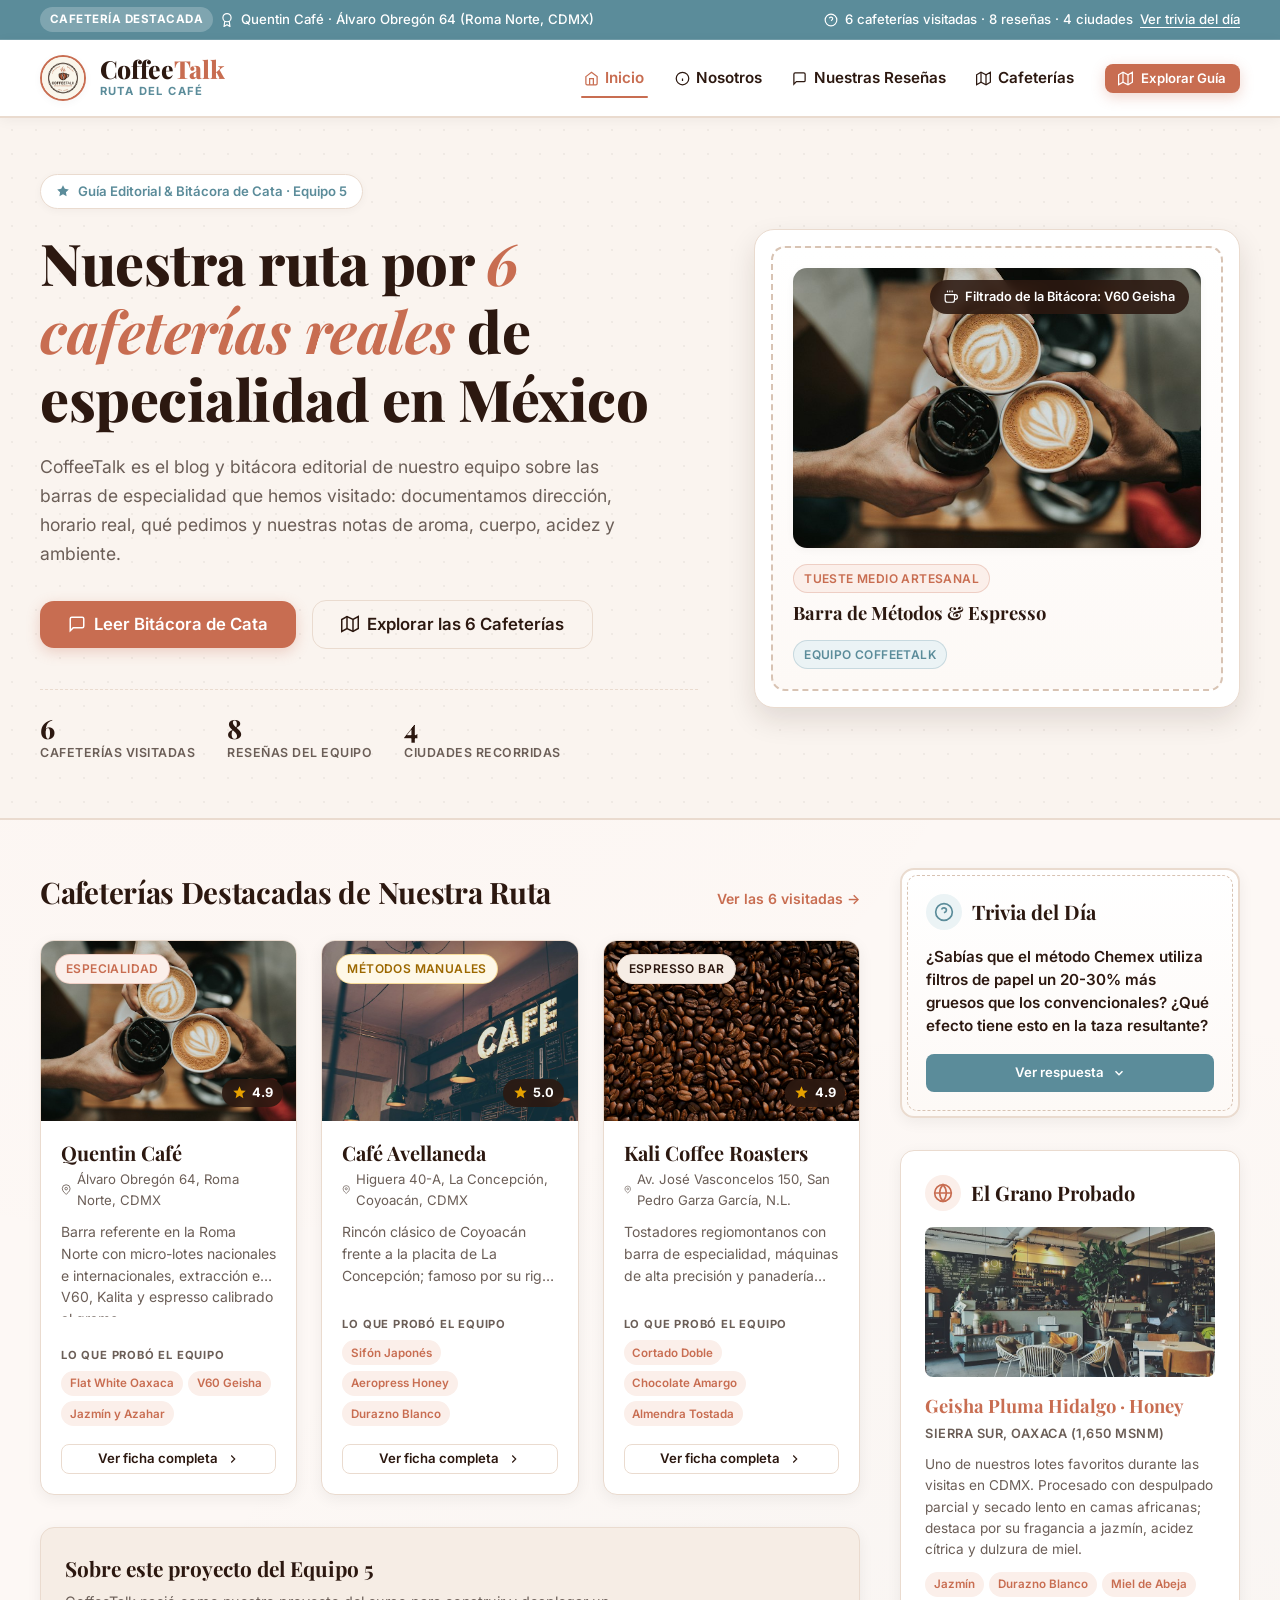
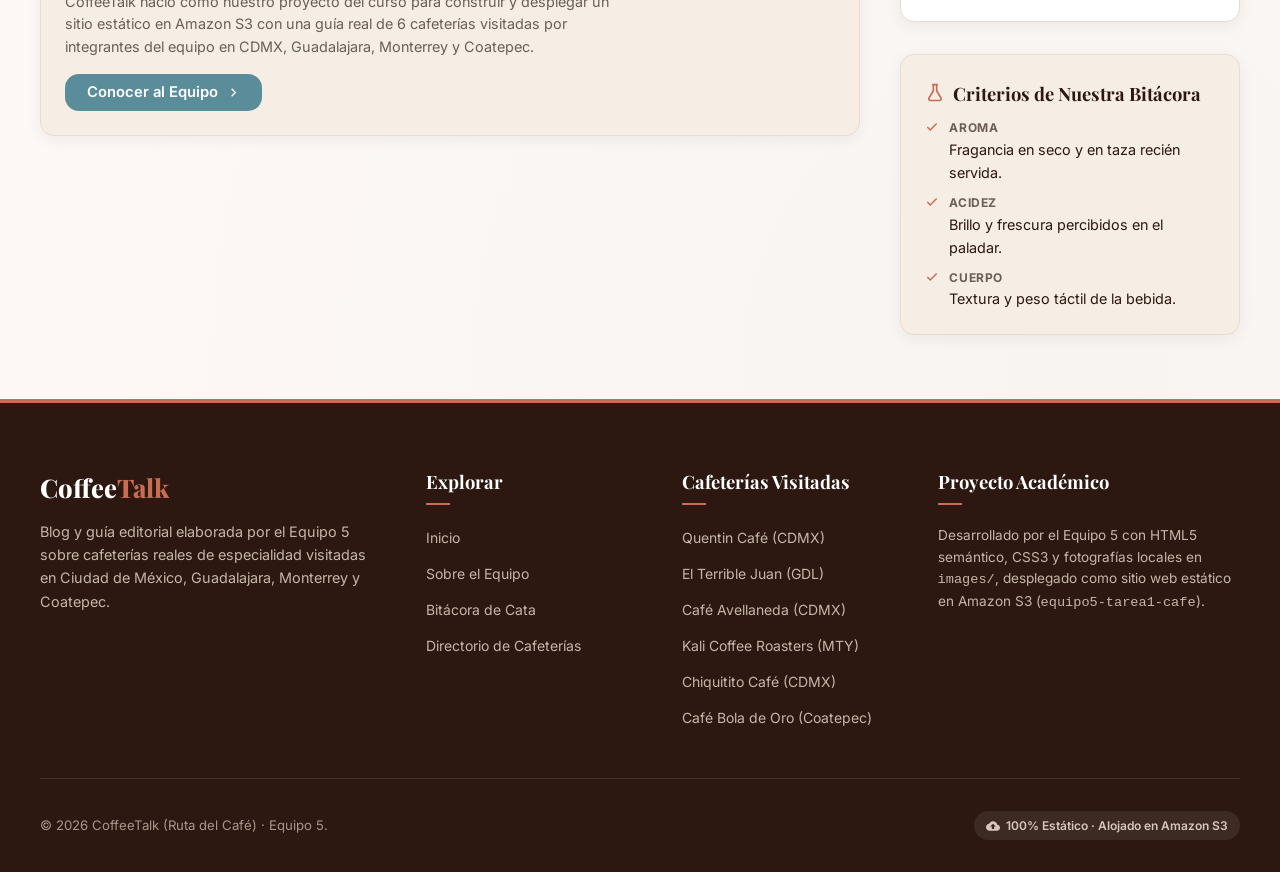
==== commit 7ca1b61a: "Convertir sitio en guia editorial del Equipo 5 con 6 cafeterias reales y fotos locales" ====
--- a/index.html
+++ b/index.html
@@ -3,8 +3,8 @@
 <head>
   <meta charset="UTF-8">
   <meta name="viewport" content="width=device-width, initial-scale=1.0">
-  <title>CoffeeTalk | Ruta del Café — Directorio y Reseñas Anónimas de Café de Especialidad</title>
-  <meta name="description" content="CoffeeTalk es una demostración institucional: directorio de cafeterías de especialidad y galería de reseñas anónimas con notas de cata, cuerpo, acidez y experiencia del espacio.">
+  <title>CoffeeTalk | Bitácora y Guía Editorial de Cafeterías — Equipo 5</title>
+  <meta name="description" content="CoffeeTalk es el blog y guía editorial del Equipo 5 sobre 6 cafeterías reales de especialidad visitadas en 4 ciudades de México, con 8 reseñas y notas de cata del equipo.">
   <link rel="stylesheet" href="styles.css?v=3.0">
   <link rel="icon" href="logo.jpg">
 </head>
@@ -14,14 +14,14 @@
   <aside class="top-bar-vintage" aria-label="Avisos destacados">
     <div class="container top-bar-content">
       <div class="top-bar-item">
-        <span class="top-bar-badge">Cafetería del Mes</span>
+        <span class="top-bar-badge">Cafetería Destacada</span>
         <svg width="14" height="14" viewBox="0 0 24 24" fill="none" stroke="currentColor" stroke-width="2"><circle cx="12" cy="8" r="7"></circle><polyline points="8.21 13.89 7 23 12 20 17 23 15.79 13.88"></polyline></svg>
-        <span>Café Alquimia Roasters · 4.9 Puntos SCA (Roma Norte, CDMX)</span>
+        <span>Quentin Café · Álvaro Obregón 64 (Roma Norte, CDMX)</span>
       </div>
       <div class="top-bar-item">
         <svg width="14" height="14" viewBox="0 0 24 24" fill="none" stroke="currentColor" stroke-width="2"><circle cx="12" cy="12" r="10"></circle><path d="M9.09 9a3 3 0 0 1 5.83 1c0 2-3 3-3 3"></path><line x1="12" y1="17" x2="12.01" y2="17"></line></svg>
-        <span>Trivia Cafetera: Filtros Chemex y retención de aceites</span>
-        <a href="#trivia-sidebar" class="top-bar-link">Ver respuesta</a>
+        <span>6 cafeterías visitadas · 8 reseñas · 4 ciudades</span>
+        <a href="#trivia-sidebar" class="top-bar-link">Ver trivia del día</a>
       </div>
     </div>
   </aside>
@@ -58,7 +58,7 @@
           <li>
             <a href="resenas.html" class="nav-item-link">
               <svg width="15" height="15" viewBox="0 0 24 24" fill="none" stroke="currentColor" stroke-width="2"><path d="M21 15a2 2 0 0 1-2 2H7l-4 4V5a2 2 0 0 1 2-2h14a2 2 0 0 1 2 2z"></path></svg>
-              Reseñas
+              Nuestras Reseñas
             </a>
           </li>
           <li>
@@ -71,7 +71,7 @@
         <div class="nav-action-btns">
           <a href="cafeterias.html" class="btn btn-primary btn-sm">
             <svg width="15" height="15" viewBox="0 0 24 24" fill="none" stroke="currentColor" stroke-width="2"><polygon points="1 6 1 22 8 18 16 22 23 18 23 2 16 6 8 2 1 6"></polygon><line x1="8" y1="2" x2="8" y2="18"></line><line x1="16" y1="6" x2="16" y2="22"></line></svg>
-            Explorar Directorio
+            Explorar Guía
           </a>
         </div>
       </nav>
@@ -111,7 +111,7 @@
       <li>
         <a href="resenas.html" class="mobile-nav-link">
           <svg width="18" height="18" viewBox="0 0 24 24" fill="none" stroke="currentColor" stroke-width="2"><path d="M21 15a2 2 0 0 1-2 2H7l-4 4V5a2 2 0 0 1 2-2h14a2 2 0 0 1 2 2z"></path></svg>
-          Reseñas
+          Nuestras Reseñas
         </a>
       </li>
       <li>
@@ -122,7 +122,7 @@
       </li>
     </ul>
     <div class="drawer-footer">
-      Directorio y reseñas anónimas de café de especialidad. Sitio 100% estático.
+      Guía editorial y bitácora de cata del Equipo 5. Sitio 100% estático en S3.
     </div>
   </aside>
 
@@ -136,40 +136,40 @@
 
           <div class="hero-pill-badge">
             <svg width="14" height="14" viewBox="0 0 24 24" fill="currentColor"><path d="M12 2l3.09 6.26L22 9.27l-5 4.87 1.18 6.88L12 17.77l-6.18 3.25L7 14.14 2 9.27l6.91-1.01L12 2z"/></svg>
-            <span>Galería de Reseñas 100% Anónimas</span>
+            <span>Guía Editorial &amp; Bitácora de Cata · Equipo 5</span>
           </div>
 
           <h1 class="hero-title">
-            Descubre los <em>mejores rincones cafeteros</em> contados por catadores anónimos
+            Nuestra ruta por <em>6 cafeterías reales</em> de especialidad en México
           </h1>
 
           <p class="hero-description">
-            CoffeeTalk reúne un directorio curado de cafeterías de especialidad y una galería de catas sensoriales compartidas de forma libre y anónima: aroma, cuerpo, acidez y la experiencia del espacio.
+            CoffeeTalk es el blog y bitácora editorial de nuestro equipo sobre las barras de especialidad que hemos visitado: documentamos dirección, horario real, qué pedimos y nuestras notas de aroma, cuerpo, acidez y ambiente.
           </p>
 
           <div class="hero-cta-group">
             <a href="resenas.html" class="btn btn-primary btn-lg">
               <svg width="18" height="18" viewBox="0 0 24 24" fill="none" stroke="currentColor" stroke-width="2"><path d="M21 15a2 2 0 0 1-2 2H7l-4 4V5a2 2 0 0 1 2-2h14a2 2 0 0 1 2 2z"></path></svg>
-              Leer Reseñas Anónimas
+              Leer Bitácora de Cata
             </a>
             <a href="cafeterias.html" class="btn btn-outline btn-lg">
               <svg width="18" height="18" viewBox="0 0 24 24" fill="none" stroke="currentColor" stroke-width="2"><polygon points="1 6 1 22 8 18 16 22 23 18 23 2 16 6 8 2 1 6"></polygon><line x1="8" y1="2" x2="8" y2="18"></line><line x1="16" y1="6" x2="16" y2="22"></line></svg>
-              Explorar Directorio
+              Explorar las 6 Cafeterías
             </a>
           </div>
 
           <div class="hero-stats-bar">
             <div class="stat-item">
-              <span class="stat-number">+480</span>
-              <span class="stat-label">Cafés Calificados</span>
+              <span class="stat-number">6</span>
+              <span class="stat-label">Cafeterías Visitadas</span>
             </div>
             <div class="stat-item">
-              <span class="stat-number">+3,200</span>
-              <span class="stat-label">Reseñas Anónimas</span>
+              <span class="stat-number">8</span>
+              <span class="stat-label">Reseñas del Equipo</span>
             </div>
             <div class="stat-item">
-              <span class="stat-number">4.9 / 5</span>
-              <span class="stat-label">Calidad Promedio</span>
+              <span class="stat-number">4</span>
+              <span class="stat-label">Ciudades Recorridas</span>
             </div>
           </div>
         </div>
@@ -179,15 +179,15 @@
           <div class="hero-artisan-inner">
             <div class="hero-floating-tag">
               <svg width="14" height="14" viewBox="0 0 24 24" fill="none" stroke="currentColor" stroke-width="2"><path d="M18 8h1a4 4 0 0 1 0 8h-1"></path><path d="M2 8h16v9a4 4 0 0 1-4 4H6a4 4 0 0 1-4-4V8z"></path><line x1="6" y1="1" x2="6" y2="4"></line><line x1="10" y1="1" x2="10" y2="4"></line><line x1="14" y1="1" x2="14" y2="4"></line></svg>
-              <span>Filtrado del Día: V60 Geisha</span>
-            </div>
-            <img src="images/cafe-v60.jpg" alt="Barista vertiendo café artesanal con método manual" class="hero-card-img">
+              <span>Filtrado de la Bitácora: V60 Geisha</span>
+            </div>
+            <img src="images/cafe-v60.jpg" alt="Extracción en V60 documentada por el equipo CoffeeTalk" class="hero-card-img">
             <div style="display: flex; justify-content: space-between; align-items: center; gap: 0.75rem; flex-wrap: wrap;">
               <div>
                 <span class="badge badge-terracotta">Tueste Medio Artesanal</span>
                 <h3 style="font-family: var(--font-editorial); font-size: 1.15rem; color: var(--primary-dark); margin-top: 0.35rem;">Barra de Métodos &amp; Espresso</h3>
               </div>
-              <span class="badge badge-blue">88+ Puntos SCA</span>
+              <span class="badge badge-blue">Equipo CoffeeTalk</span>
             </div>
           </div>
         </div>
@@ -198,16 +198,16 @@
     <section class="container main-feed-layout">
       <div class="feed-main-column">
         <div class="feed-header-meta">
-          <h2 class="section-editorial-title">Cafeterías Destacadas de la Ruta</h2>
-          <a href="cafeterias.html" class="feed-count-tag" style="color: var(--primary-accent);">Ver las 6 del directorio →</a>
+          <h2 class="section-editorial-title">Cafeterías Destacadas de Nuestra Ruta</h2>
+          <a href="cafeterias.html" class="feed-count-tag" style="color: var(--primary-accent);">Ver las 6 visitadas →</a>
         </div>
 
         <div class="reviews-grid">
 
-          <!-- Café Alquimia Roasters -->
+          <!-- Quentin Café -->
           <article class="featured-cafe-card">
             <div class="featured-cafe-media">
-              <img src="https://images.unsplash.com/photo-1501339847302-ac426a4a7cbb?auto=format&fit=crop&w=800&q=80" alt="Barra de Café Alquimia Roasters" loading="lazy">
+              <img src="images/cafe-quentin.jpg" alt="Barra de Quentin Café en Roma Norte" loading="lazy">
               <span class="badge badge-terracotta review-card-badge">Especialidad</span>
               <div class="review-card-rating-float">
                 <svg width="15" height="15" viewBox="0 0 24 24" fill="currentColor"><path d="M12 17.27L18.18 21l-1.64-7.03L22 9.24l-7.19-.61L12 2 9.19 8.63 2 9.24l5.46 4.73L5.82 21z"/></svg>
@@ -215,17 +215,17 @@
               </div>
             </div>
             <div class="featured-cafe-body">
-              <h3 class="review-cafe-name">Café Alquimia Roasters</h3>
+              <h3 class="review-cafe-name">Quentin Café</h3>
               <p class="review-cafe-location">
                 <svg width="13" height="13" viewBox="0 0 24 24" fill="none" stroke="currentColor" stroke-width="2"><path d="M21 10c0 7-9 13-9 13s-9-6-9-13a9 9 0 0 1 18 0z"></path><circle cx="12" cy="10" r="3"></circle></svg>
-                Roma Norte, Ciudad de México
+                Álvaro Obregón 64, Roma Norte, CDMX
               </p>
-              <p class="review-card-excerpt" style="margin-top: 0.65rem;">Tostadora artesanal de micro-lotes de Oaxaca, Veracruz y Chiapas con barra de extracción manual a la vista.</p>
-              <p class="tasting-notes-label">Notas de cata principales</p>
+              <p class="review-card-excerpt" style="margin-top: 0.65rem;">Barra referente en la Roma Norte con micro-lotes nacionales e internacionales, extracción en V60, Kalita y espresso calibrado al gramo.</p>
+              <p class="tasting-notes-label">Lo que probó el equipo</p>
               <div class="grain-notes" style="margin-top: 0;">
-                <span class="note-chip">Jazmín</span>
-                <span class="note-chip">Miel de Azahar</span>
-                <span class="note-chip">Cuerpo Sedoso</span>
+                <span class="note-chip">Flat White Oaxaca</span>
+                <span class="note-chip">V60 Geisha</span>
+                <span class="note-chip">Jazmín y Azahar</span>
               </div>
               <div style="margin-top: 1.1rem;">
                 <a href="cafe-alquimia.html" class="btn btn-outline btn-sm" style="width: 100%;">
@@ -236,28 +236,28 @@
             </div>
           </article>
 
-          <!-- Borola Barra Artesanal -->
+          <!-- Café Avellaneda -->
           <article class="featured-cafe-card">
             <div class="featured-cafe-media">
-              <img src="https://images.unsplash.com/photo-1447933601403-0c6688de566e?auto=format&fit=crop&w=800&q=80" alt="Sifón japonés en Borola Barra Artesanal" loading="lazy">
-              <span class="badge badge-gold review-card-badge">V60 / Chemex</span>
+              <img src="images/cafe-avellaneda.jpg" alt="Extracción manual en Café Avellaneda Coyoacán" loading="lazy">
+              <span class="badge badge-gold review-card-badge">Métodos Manuales</span>
               <div class="review-card-rating-float">
                 <svg width="15" height="15" viewBox="0 0 24 24" fill="currentColor"><path d="M12 17.27L18.18 21l-1.64-7.03L22 9.24l-7.19-.61L12 2 9.19 8.63 2 9.24l5.46 4.73L5.82 21z"/></svg>
                 <span>5.0</span>
               </div>
             </div>
             <div class="featured-cafe-body">
-              <h3 class="review-cafe-name">Borola Barra Artesanal</h3>
+              <h3 class="review-cafe-name">Café Avellaneda</h3>
               <p class="review-cafe-location">
                 <svg width="13" height="13" viewBox="0 0 24 24" fill="none" stroke="currentColor" stroke-width="2"><path d="M21 10c0 7-9 13-9 13s-9-6-9-13a9 9 0 0 1 18 0z"></path><circle cx="12" cy="10" r="3"></circle></svg>
-                Coyoacán, Ciudad de México
+                Higuera 40-A, La Concepción, Coyoacán, CDMX
               </p>
-              <p class="review-card-excerpt" style="margin-top: 0.65rem;">Laboratorio de métodos de infusión lenta (Sifón, Chemex, Aeropress) en una casona colonial con patio ajardinado.</p>
-              <p class="tasting-notes-label">Notas de cata principales</p>
+              <p class="review-card-excerpt" style="margin-top: 0.65rem;">Rincón clásico de Coyoacán frente a la placita de La Concepción; famoso por su rigor técnico en métodos de filtrado y bebidas de autor.</p>
+              <p class="tasting-notes-label">Lo que probó el equipo</p>
               <div class="grain-notes" style="margin-top: 0;">
+                <span class="note-chip">Sifón Japonés</span>
+                <span class="note-chip">Aeropress Honey</span>
                 <span class="note-chip">Durazno Blanco</span>
-                <span class="note-chip">Acidez Brillante</span>
-                <span class="note-chip">Taza Cristalina</span>
               </div>
               <div style="margin-top: 1.1rem;">
                 <a href="cafe-borola.html" class="btn btn-outline btn-sm" style="width: 100%;">
@@ -268,10 +268,10 @@
             </div>
           </article>
 
-          <!-- Velvet Espresso Bar -->
+          <!-- Kali Coffee Roasters -->
           <article class="featured-cafe-card">
             <div class="featured-cafe-media">
-              <img src="https://images.unsplash.com/photo-1495474472287-4d71bcdd2085?auto=format&fit=crop&w=800&q=80" alt="Cortado servido en Velvet Espresso Bar" loading="lazy">
+              <img src="images/cafe-kali.jpg" alt="Cortado servido en Kali Coffee Roasters" loading="lazy">
               <span class="badge badge-craft review-card-badge">Espresso Bar</span>
               <div class="review-card-rating-float">
                 <svg width="15" height="15" viewBox="0 0 24 24" fill="currentColor"><path d="M12 17.27L18.18 21l-1.64-7.03L22 9.24l-7.19-.61L12 2 9.19 8.63 2 9.24l5.46 4.73L5.82 21z"/></svg>
@@ -279,17 +279,17 @@
               </div>
             </div>
             <div class="featured-cafe-body">
-              <h3 class="review-cafe-name">Velvet Espresso Bar</h3>
+              <h3 class="review-cafe-name">Kali Coffee Roasters</h3>
               <p class="review-cafe-location">
                 <svg width="13" height="13" viewBox="0 0 24 24" fill="none" stroke="currentColor" stroke-width="2"><path d="M21 10c0 7-9 13-9 13s-9-6-9-13a9 9 0 0 1 18 0z"></path><circle cx="12" cy="10" r="3"></circle></svg>
-                San Pedro Garza García, Monterrey
+                Av. José Vasconcelos 150, San Pedro Garza García, N.L.
               </p>
-              <p class="review-card-excerpt" style="margin-top: 0.65rem;">Barra contemporánea con La Marzocco Strada y perfiles de tueste claro estilo escandinavo.</p>
-              <p class="tasting-notes-label">Notas de cata principales</p>
+              <p class="review-card-excerpt" style="margin-top: 0.65rem;">Tostadores regiomontanos con barra de especialidad, máquinas de alta precisión y panadería propia horneada a diario.</p>
+              <p class="tasting-notes-label">Lo que probó el equipo</p>
               <div class="grain-notes" style="margin-top: 0;">
+                <span class="note-chip">Cortado Doble</span>
                 <span class="note-chip">Chocolate Amargo</span>
                 <span class="note-chip">Almendra Tostada</span>
-                <span class="note-chip">Crema Elástica</span>
               </div>
               <div style="margin-top: 1.1rem;">
                 <a href="cafe-velvet.html" class="btn btn-outline btn-sm" style="width: 100%;">
@@ -302,16 +302,16 @@
 
         </div>
 
-        <!-- Bloque de invitación institucional -->
+        <!-- Bloque de invitación del equipo -->
         <div class="sidebar-widget-card" style="margin-top: 2rem; background-color: var(--sand-tone); display: flex; flex-wrap: wrap; align-items: center; justify-content: space-between; gap: 1rem;">
           <div style="max-width: 560px;">
-            <h3 style="font-family: var(--font-editorial); font-size: 1.3rem; color: var(--primary-dark); margin-bottom: 0.35rem;">¿Qué es CoffeeTalk?</h3>
+            <h3 style="font-family: var(--font-editorial); font-size: 1.3rem; color: var(--primary-dark); margin-bottom: 0.35rem;">Sobre este proyecto del Equipo 5</h3>
             <p style="font-size: 0.9rem; color: var(--text-muted); line-height: 1.55;">
-              Un proyecto institucional que documenta la cultura del café de especialidad a través de un directorio curado y una galería de reseñas anónimas. Conoce nuestra misión, visión y valores.
+              CoffeeTalk nació como nuestro proyecto del curso para construir y desplegar un sitio estático en Amazon S3 con una guía real de 6 cafeterías visitadas por integrantes del equipo en CDMX, Guadalajara, Monterrey y Coatepec.
             </p>
           </div>
           <a href="nosotros.html" class="btn btn-secondary">
-            Conócenos
+            Conocer al Equipo
             <svg width="15" height="15" viewBox="0 0 24 24" fill="none" stroke="currentColor" stroke-width="2"><polyline points="9 18 15 12 9 6"></polyline></svg>
           </a>
         </div>
@@ -338,7 +338,7 @@
               <svg width="14" height="14" viewBox="0 0 24 24" fill="none" stroke="currentColor" stroke-width="2.5"><polyline points="6 9 12 15 18 9"></polyline></svg>
             </summary>
             <div class="trivia-answer-container">
-              <strong>Respuesta Barista:</strong> Retiene la gran mayoría de aceites suspendidos y micro-sedimentos, entregando una de las tazas más limpias, aromáticas y cristalinas del espectro de infusión.
+              <strong>Nota del Equipo:</strong> Retiene la gran mayoría de aceites suspendidos y micro-sedimentos, entregando una de las tazas más limpias, aromáticas y cristalinas del espectro de infusión.
             </div>
           </details>
         </div>
@@ -349,19 +349,18 @@
             <div class="widget-icon-pill" style="background-color: var(--accent-light); color: var(--primary-accent);">
               <svg width="20" height="20" viewBox="0 0 24 24" fill="none" stroke="currentColor" stroke-width="2"><circle cx="12" cy="12" r="10"></circle><line x1="2" y1="12" x2="22" y2="12"></line><path d="M12 2a15.3 15.3 0 0 1 4 10 15.3 15.3 0 0 1-4 10 15.3 15.3 0 0 1-4-10 15.3 15.3 0 0 1 4-10z"></path></svg>
             </div>
-            <h3 class="widget-title">El Grano del Mes</h3>
-          </div>
-          <img src="https://images.unsplash.com/photo-1514432324607-a09d9b4aefdd?auto=format&fit=crop&w=400&q=80" alt="Granos de café de especialidad recién tostados" class="grain-image">
+            <h3 class="widget-title">El Grano Probado</h3>
+          </div>
+          <img src="images/grano-oaxaca.jpg" alt="Café de especialidad mexicano probado por el equipo" class="grain-image">
           <h4 class="grain-title">Geisha Pluma Hidalgo · Honey</h4>
-          <p class="grain-origin">Finca Monte Grande · Sierra Sur, Oaxaca (1,650 msnm)</p>
+          <p class="grain-origin">Sierra Sur, Oaxaca (1,650 msnm)</p>
           <p style="font-size: 0.85rem; color: var(--text-muted); line-height: 1.55;">
-            Procesado con despulpado parcial y secado lento en camas africanas. Destaca por su fragancia a jazmín silvestre, acidez cítrica y dulzura de miel de azahar.
+            Uno de nuestros lotes favoritos durante las visitas en CDMX. Procesado con despulpado parcial y secado lento en camas africanas; destaca por su fragancia a jazmín, acidez cítrica y dulzura de miel.
           </p>
           <div class="grain-notes">
             <span class="note-chip">Jazmín</span>
             <span class="note-chip">Durazno Blanco</span>
             <span class="note-chip">Miel de Abeja</span>
-            <span class="note-chip">88.5 SCA</span>
           </div>
         </div>
 
@@ -369,12 +368,12 @@
         <div class="sidebar-widget-card" style="background-color: var(--sand-tone);">
           <div style="display: flex; align-items: center; gap: 0.5rem; margin-bottom: 0.65rem;">
             <svg width="20" height="20" viewBox="0 0 24 24" fill="none" stroke="currentColor" stroke-width="2" style="color: var(--primary-accent);"><path d="M10 2v7.31L4.62 18.5A2 2 0 0 0 6.36 21h11.28a2 2 0 0 0 1.74-2.5L14 9.31V2"></path><line x1="8.5" y1="2" x2="15.5" y2="2"></line></svg>
-            <h4 style="font-family: var(--font-editorial); font-size: 1.15rem; color: var(--primary-dark);">Glosario de Cata Rápido</h4>
+            <h4 style="font-family: var(--font-editorial); font-size: 1.15rem; color: var(--primary-dark);">Criterios de Nuestra Bitácora</h4>
           </div>
           <ul class="info-list" style="gap: 0.6rem;">
-            <li><svg width="14" height="14" viewBox="0 0 24 24" fill="none" stroke="currentColor" stroke-width="2.5"><polyline points="20 6 9 17 4 12"></polyline></svg><span><strong>Aroma</strong>Fragancia en seco y húmedo del café molido.</span></li>
-            <li><svg width="14" height="14" viewBox="0 0 24 24" fill="none" stroke="currentColor" stroke-width="2.5"><polyline points="20 6 9 17 4 12"></polyline></svg><span><strong>Acidez</strong>Vivacidad y brillo percibidos en el paladar.</span></li>
-            <li><svg width="14" height="14" viewBox="0 0 24 24" fill="none" stroke="currentColor" stroke-width="2.5"><polyline points="20 6 9 17 4 12"></polyline></svg><span><strong>Cuerpo</strong>Peso y textura táctil de la bebida.</span></li>
+            <li><svg width="14" height="14" viewBox="0 0 24 24" fill="none" stroke="currentColor" stroke-width="2.5"><polyline points="20 6 9 17 4 12"></polyline></svg><span><strong>Aroma</strong>Fragancia en seco y en taza recién servida.</span></li>
+            <li><svg width="14" height="14" viewBox="0 0 24 24" fill="none" stroke="currentColor" stroke-width="2.5"><polyline points="20 6 9 17 4 12"></polyline></svg><span><strong>Acidez</strong>Brillo y frescura percibidos en el paladar.</span></li>
+            <li><svg width="14" height="14" viewBox="0 0 24 24" fill="none" stroke="currentColor" stroke-width="2.5"><polyline points="20 6 9 17 4 12"></polyline></svg><span><strong>Cuerpo</strong>Textura y peso táctil de la bebida.</span></li>
           </ul>
         </div>
       </aside>
@@ -389,56 +388,45 @@
         <div>
           <h3 class="footer-brand-title">Coffee<span>Talk</span></h3>
           <p class="footer-brand-text">
-            Proyecto institucional dedicado a mapear, documentar y celebrar la cultura del café de especialidad y las barras artesanales locales.
+            Blog y guía editorial elaborada por el Equipo 5 sobre cafeterías reales de especialidad visitadas en Ciudad de México, Guadalajara, Monterrey y Coatepec.
           </p>
-          <div class="footer-social-links">
-            <a href="#" class="social-icon-btn" aria-label="Instagram">
-              <svg width="18" height="18" viewBox="0 0 24 24" fill="none" stroke="currentColor" stroke-width="2"><rect x="2" y="2" width="20" height="20" rx="5" ry="5"></rect><path d="M16 11.37A4 4 0 1 1 12.63 8 4 4 0 0 1 16 11.37z"></path><line x1="17.5" y1="6.5" x2="17.51" y2="6.5"></line></svg>
-            </a>
-            <a href="#" class="social-icon-btn" aria-label="Twitter / X">
-              <svg width="18" height="18" viewBox="0 0 24 24" fill="none" stroke="currentColor" stroke-width="2"><path d="M23 3a10.9 10.9 0 0 1-3.14 1.53 4.48 4.48 0 0 0-7.86 3v1A10.66 10.66 0 0 1 3 4s-4 9 5 13a11.64 11.64 0 0 1-7 2c9 5 20 0 20-11.5a4.5 4.5 0 0 0-.08-.83A7.72 7.72 0 0 0 23 3z"></path></svg>
-            </a>
-            <a href="#" class="social-icon-btn" aria-label="YouTube">
-              <svg width="18" height="18" viewBox="0 0 24 24" fill="none" stroke="currentColor" stroke-width="2"><path d="M22.54 6.42a2.78 2.78 0 0 0-1.94-2C18.88 4 12 4 12 4s-6.88 0-8.6.46a2.78 2.78 0 0 0-1.94 2A29 29 0 0 0 1 11.75a29 29 0 0 0 .46 5.33A2.78 2.78 0 0 0 3.4 19c1.72.46 8.6.46 8.6.46s6.88 0 8.6-.46a2.78 2.78 0 0 0 1.94-2 29 29 0 0 0 .46-5.25 29 29 0 0 0-.46-5.33z"></path><polygon points="9.75 15.02 15.5 11.75 9.75 8.48 9.75 15.02"></polygon></svg>
-            </a>
-          </div>
         </div>
 
         <div>
           <h4 class="footer-col-title">Explorar</h4>
           <ul class="footer-nav-list">
             <li><a href="index.html" class="footer-nav-link">Inicio</a></li>
-            <li><a href="nosotros.html" class="footer-nav-link">Quiénes Somos</a></li>
-            <li><a href="resenas.html" class="footer-nav-link">Reseñas de la Comunidad</a></li>
+            <li><a href="nosotros.html" class="footer-nav-link">Sobre el Equipo</a></li>
+            <li><a href="resenas.html" class="footer-nav-link">Bitácora de Cata</a></li>
             <li><a href="cafeterias.html" class="footer-nav-link">Directorio de Cafeterías</a></li>
           </ul>
         </div>
 
         <div>
-          <h4 class="footer-col-title">Cafeterías</h4>
+          <h4 class="footer-col-title">Cafeterías Visitadas</h4>
           <ul class="footer-nav-list">
-            <li><a href="cafe-alquimia.html" class="footer-nav-link">Café Alquimia Roasters</a></li>
-            <li><a href="cafe-cowork-studio.html" class="footer-nav-link">Espresso &amp; Cowork Studio</a></li>
-            <li><a href="cafe-borola.html" class="footer-nav-link">Borola Barra Artesanal</a></li>
-            <li><a href="cafe-velvet.html" class="footer-nav-link">Velvet Espresso Bar</a></li>
-            <li><a href="cafe-miga-grano.html" class="footer-nav-link">Miga &amp; Grano</a></li>
-            <li><a href="cafe-niebla-alta.html" class="footer-nav-link">Tostaduría Niebla Alta</a></li>
+            <li><a href="cafe-alquimia.html" class="footer-nav-link">Quentin Café (CDMX)</a></li>
+            <li><a href="cafe-cowork-studio.html" class="footer-nav-link">El Terrible Juan (GDL)</a></li>
+            <li><a href="cafe-borola.html" class="footer-nav-link">Café Avellaneda (CDMX)</a></li>
+            <li><a href="cafe-velvet.html" class="footer-nav-link">Kali Coffee Roasters (MTY)</a></li>
+            <li><a href="cafe-miga-grano.html" class="footer-nav-link">Chiquitito Café (CDMX)</a></li>
+            <li><a href="cafe-niebla-alta.html" class="footer-nav-link">Café Bola de Oro (Coatepec)</a></li>
           </ul>
         </div>
 
         <div>
-          <h4 class="footer-col-title">Sobre el Sitio</h4>
+          <h4 class="footer-col-title">Proyecto Académico</h4>
           <p style="font-size: 0.85rem; color: #C7B5AA; line-height: 1.6;">
-            Demostración institucional construida con HTML5 semántico y CSS3 artesanal. Sin formularios, sin almacenamiento local ni dependencias de JavaScript. Toda la información mostrada es estática e ilustrativa.
+            Desarrollado por el Equipo 5 con HTML5 semántico, CSS3 y fotografías locales en <code>images/</code>, desplegado como sitio web estático en Amazon S3 (<code>equipo5-tarea1-cafe</code>).
           </p>
         </div>
       </div>
 
       <div class="footer-bottom-bar">
-        <span>&copy; 2026 CoffeeTalk (Ruta del Café). Todos los derechos reservados.</span>
+        <span>&copy; 2026 CoffeeTalk (Ruta del Café) · Equipo 5.</span>
         <div class="s3-static-badge">
           <svg width="14" height="14" viewBox="0 0 24 24" fill="currentColor"><path d="M19.35 10.04C18.67 6.59 15.64 4 12 4 9.11 4 6.6 5.64 5.35 8.04 2.34 8.36 0 10.91 0 14c0 3.31 2.69 6 6 6h13c2.76 0 5-2.24 5-5 0-2.64-2.05-4.78-4.65-4.96zM14 13v4h-4v-4H7l5-5 5 5h-3z"/></svg>
-          100% Estático · Optimizado para Amazon S3
+          100% Estático · Alojado en Amazon S3
         </div>
       </div>
     </div>
